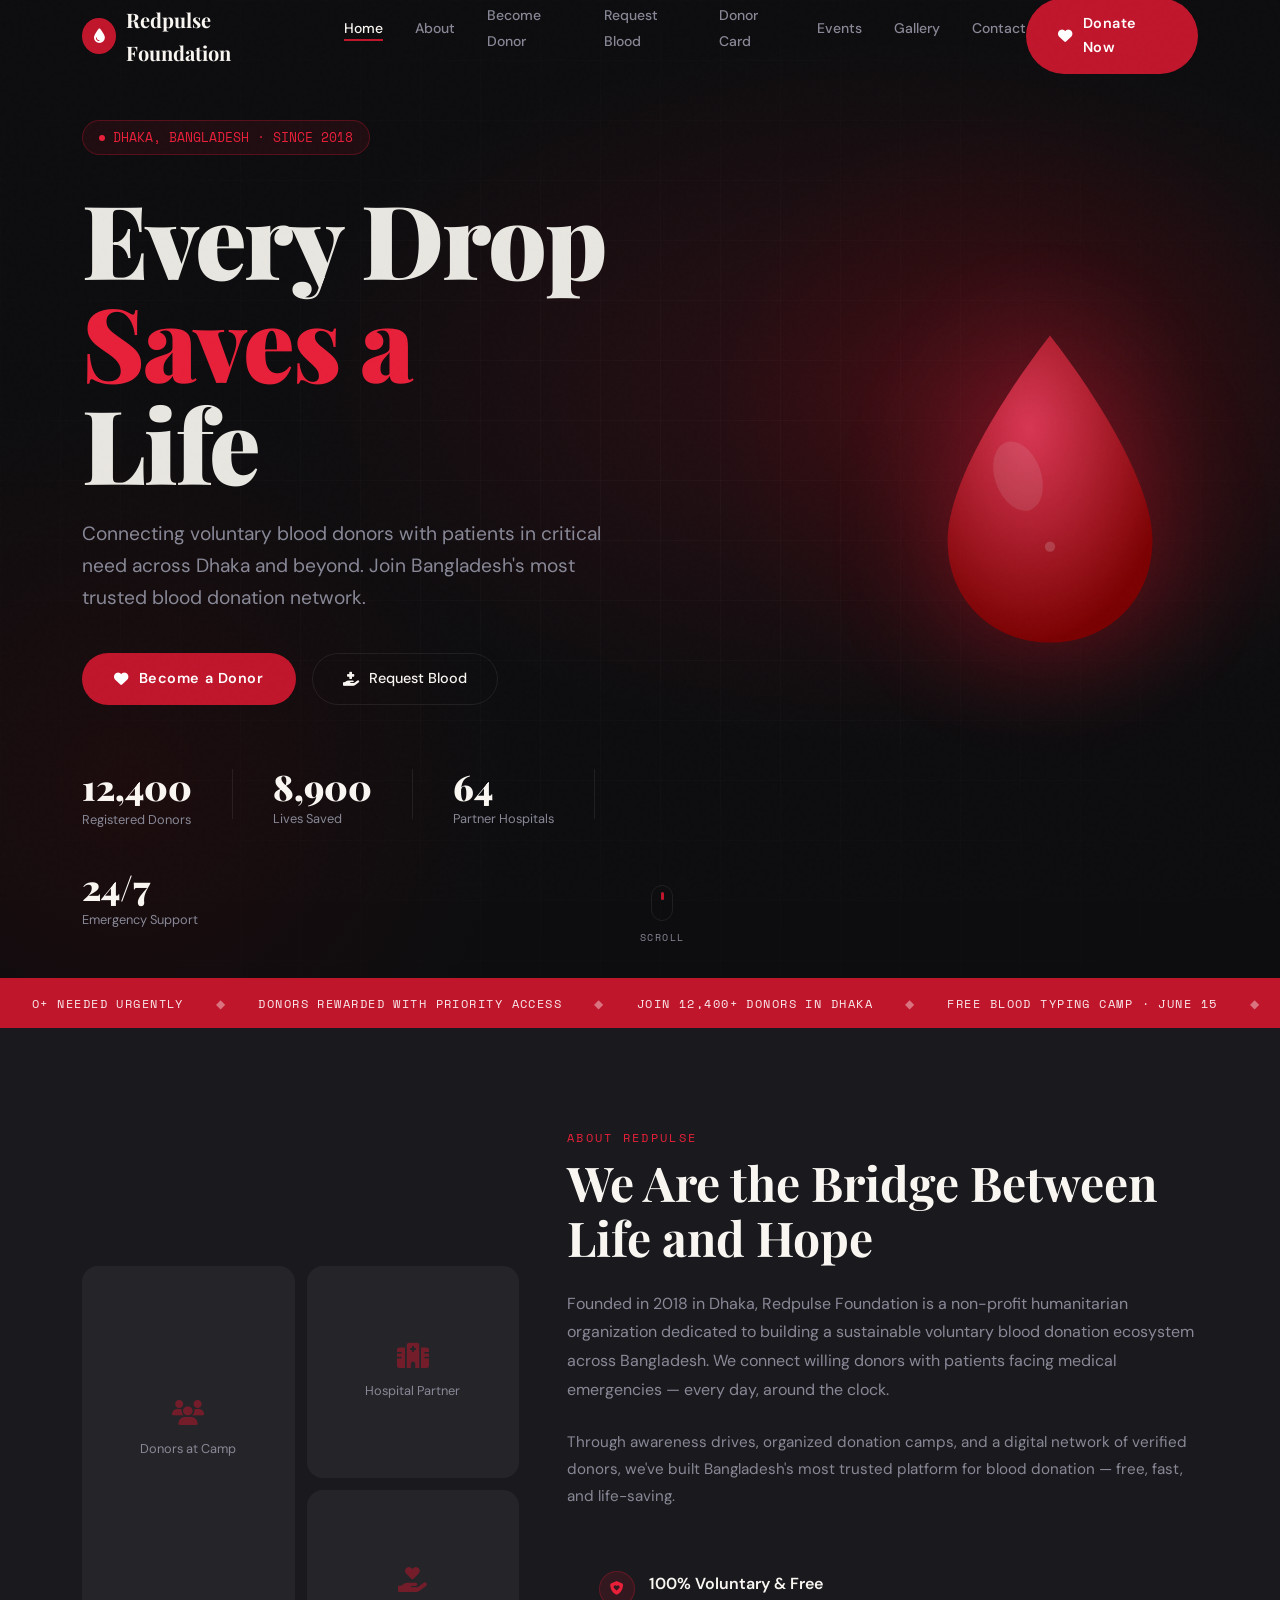
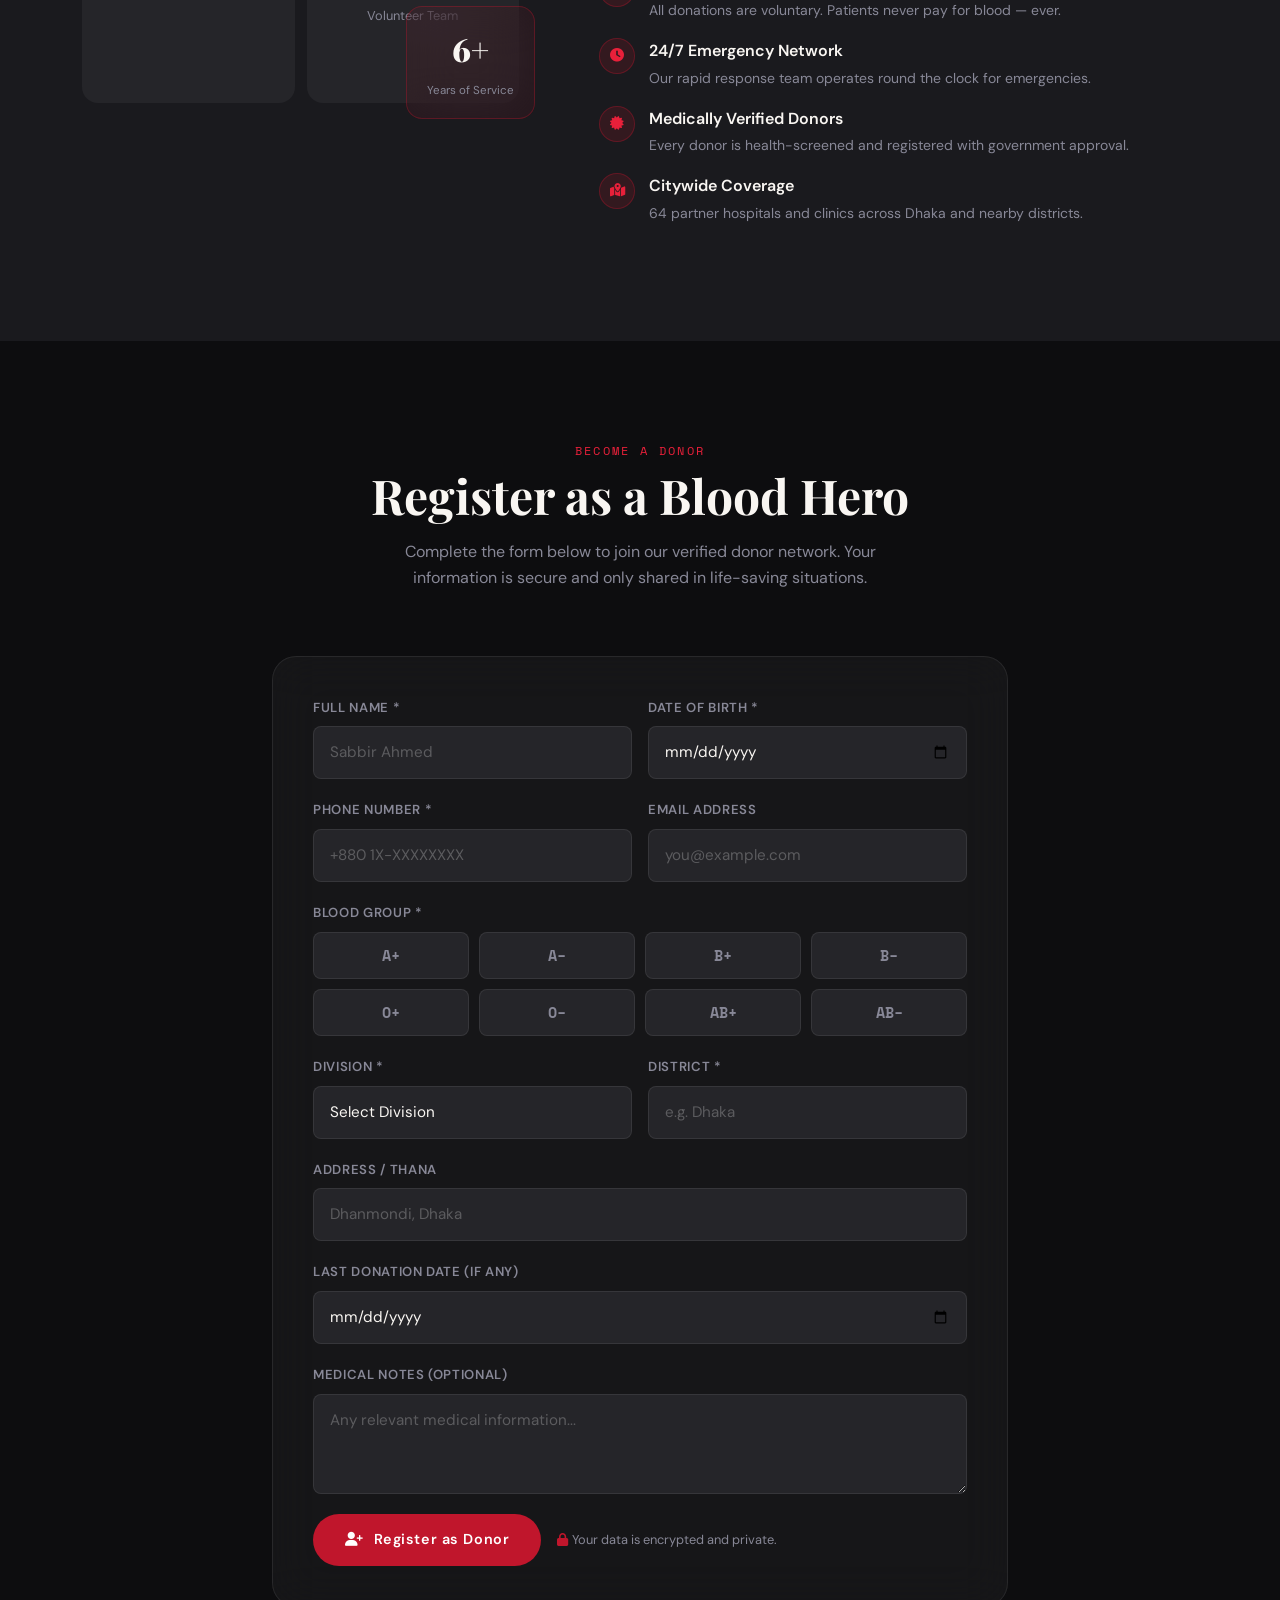
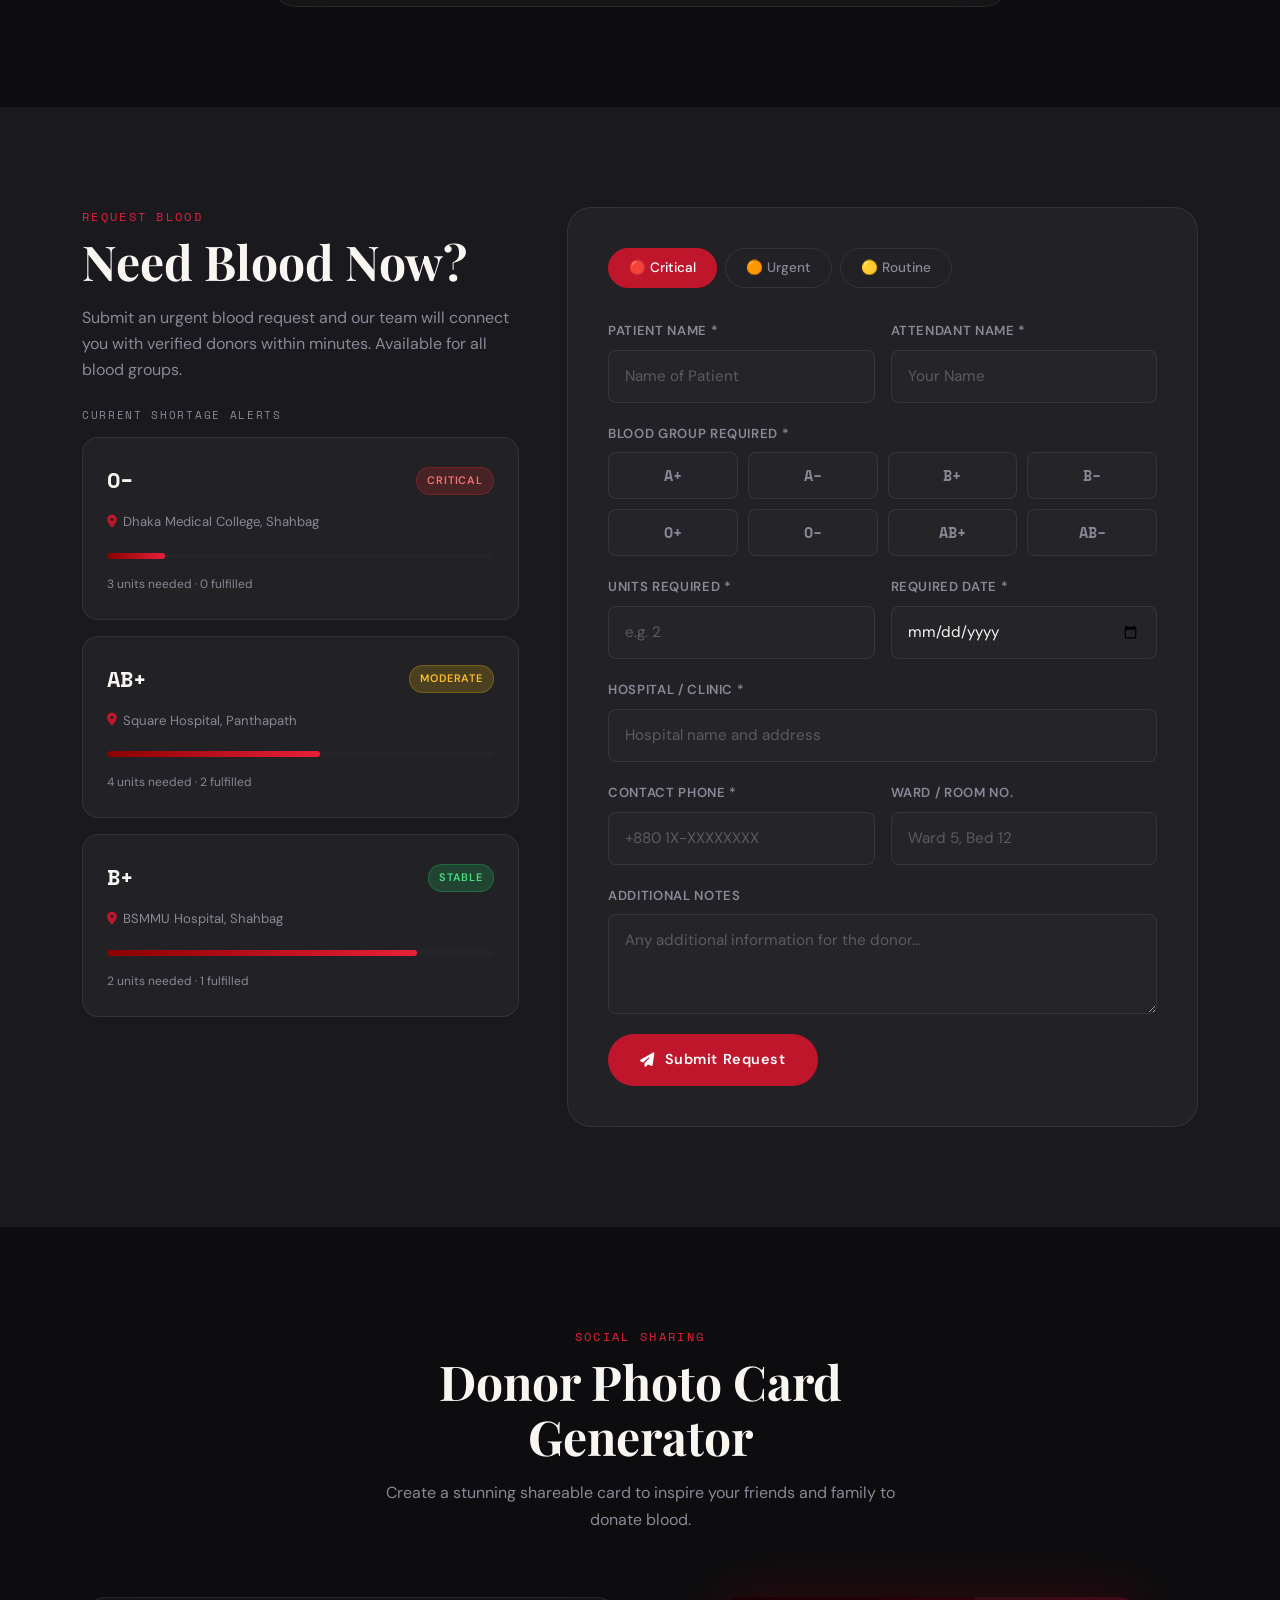
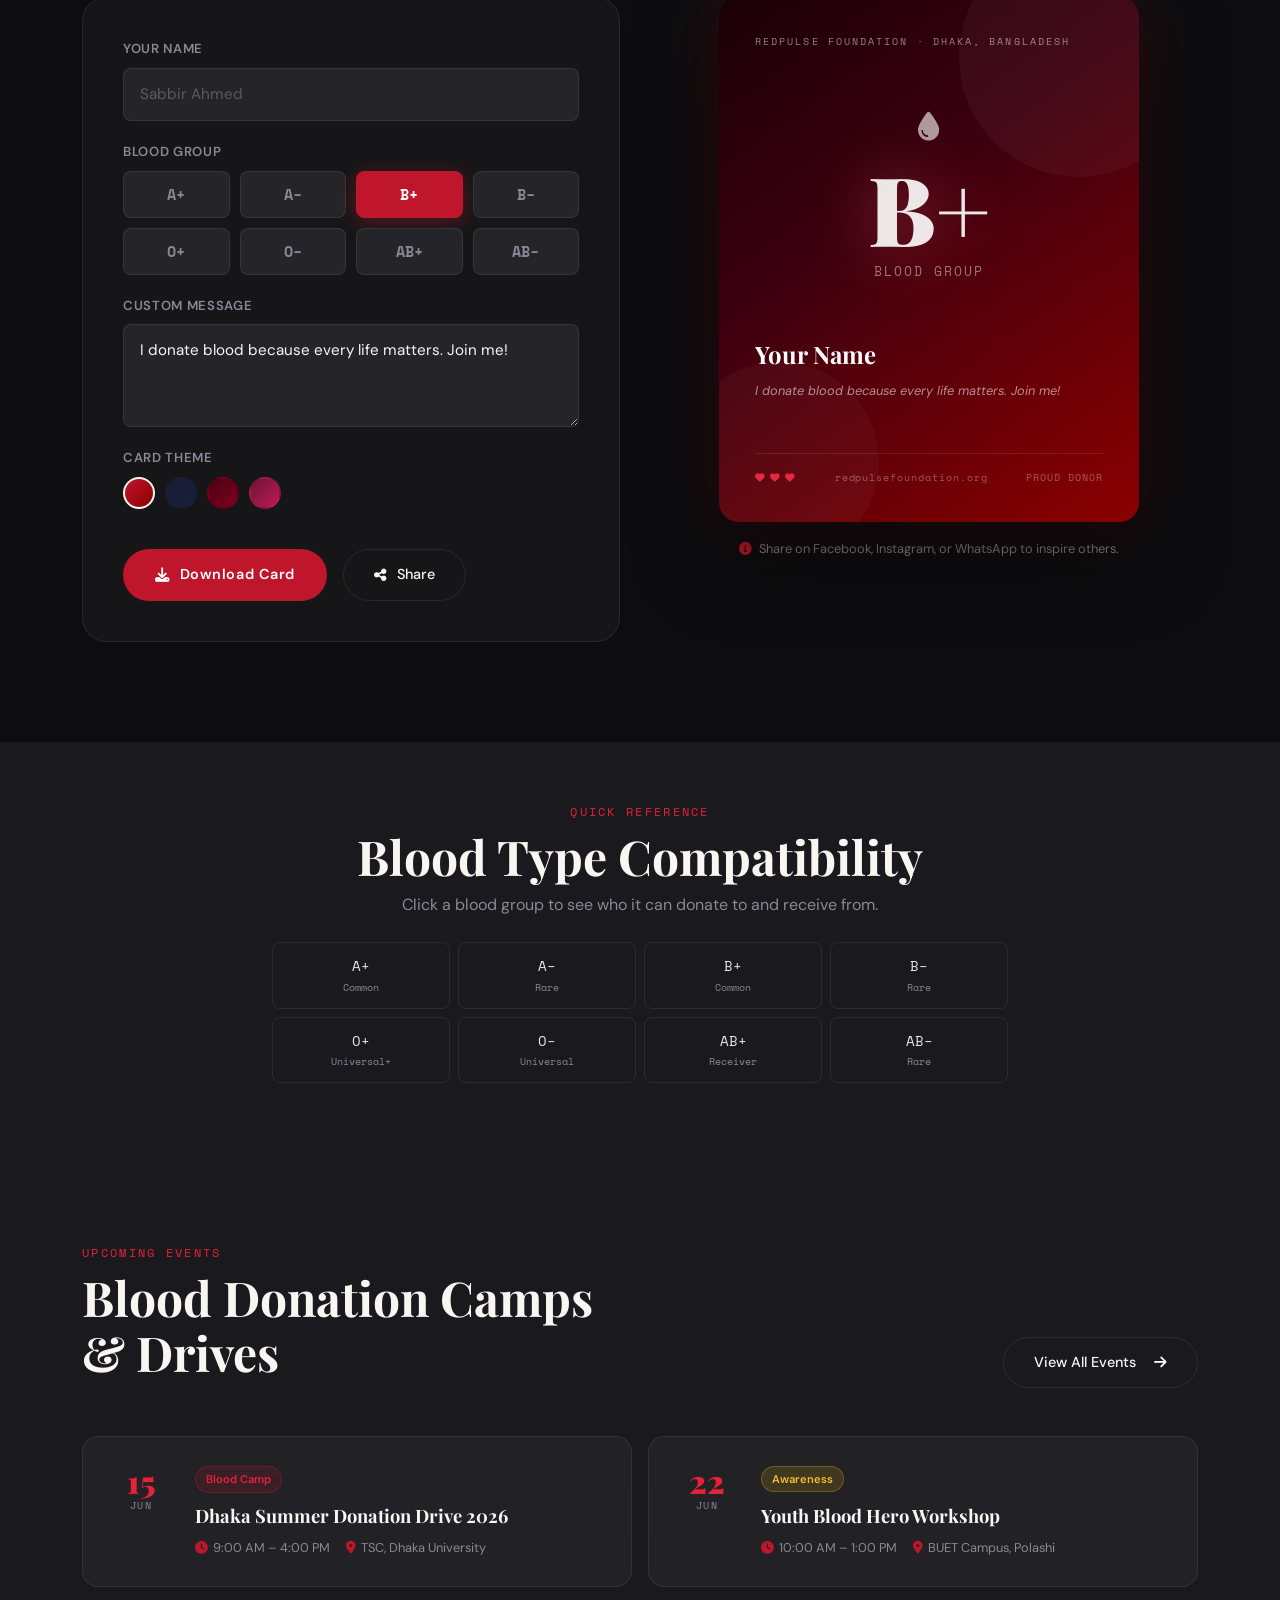
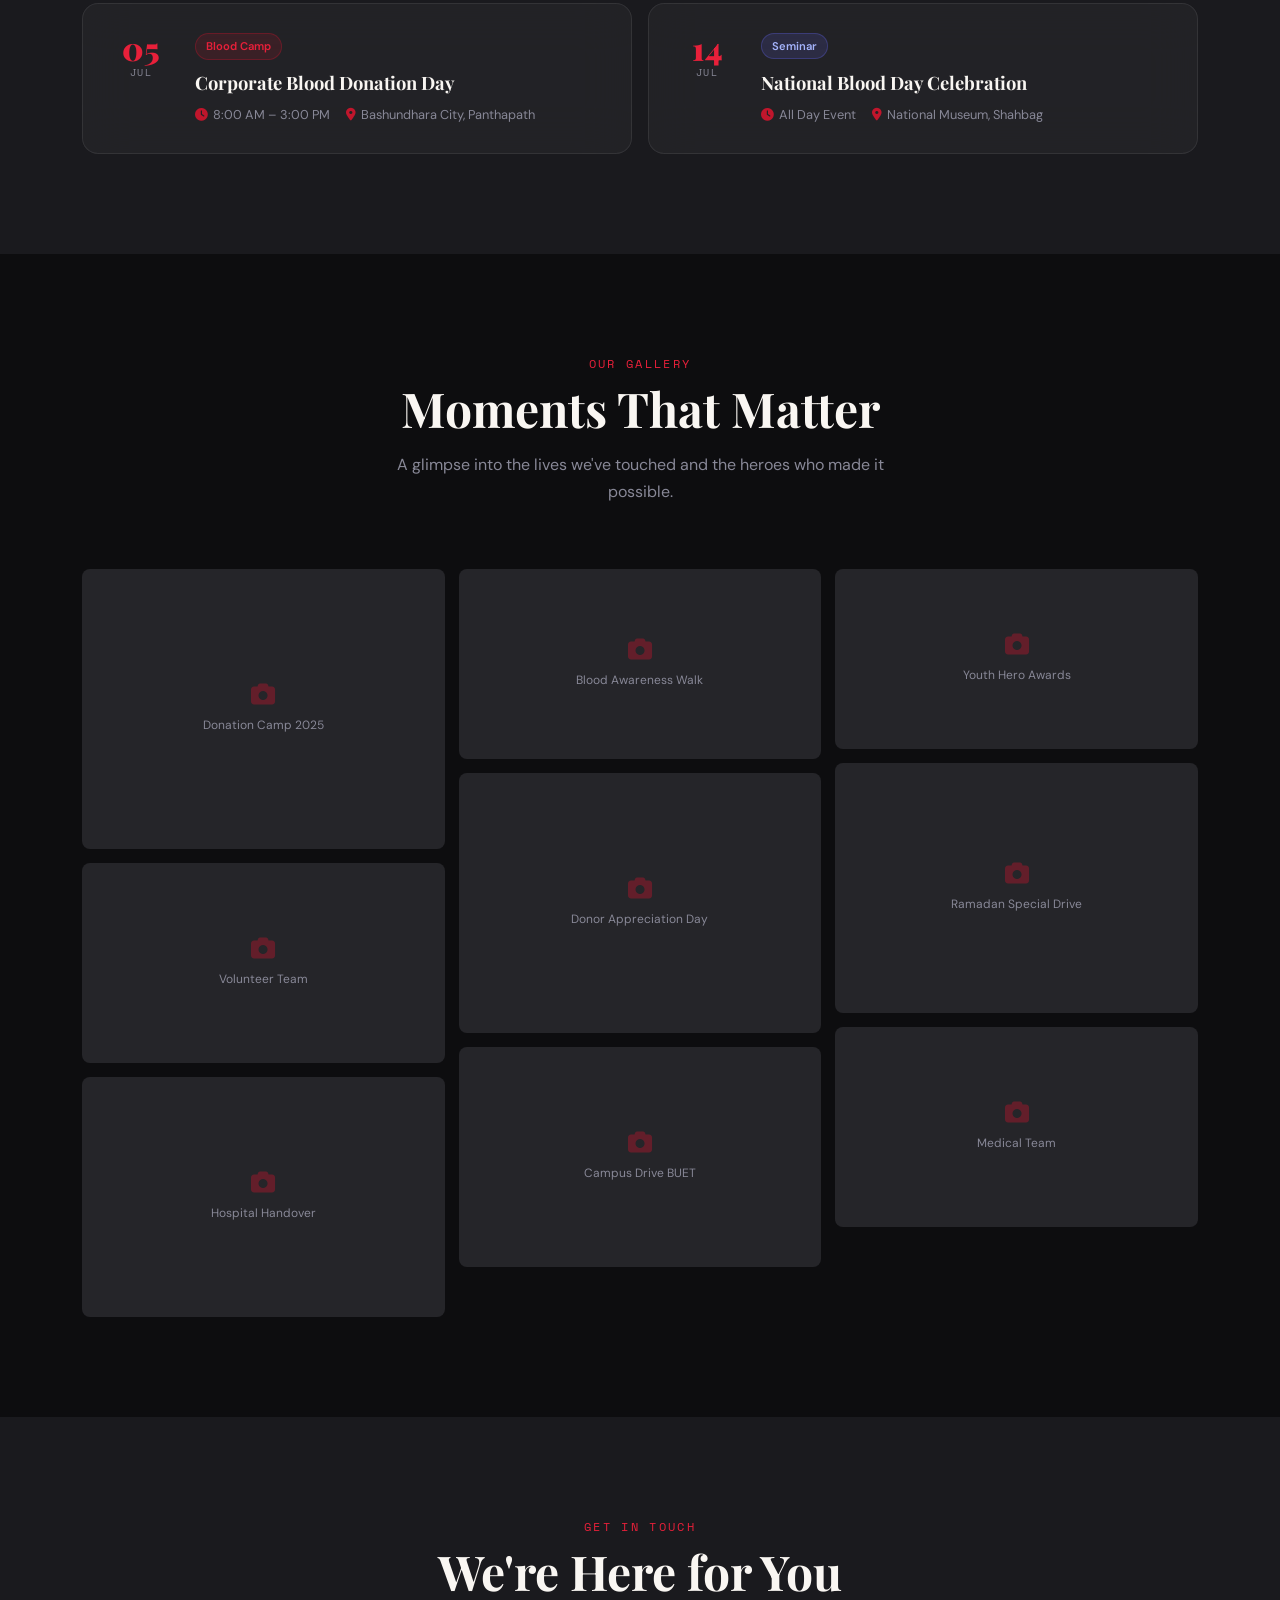
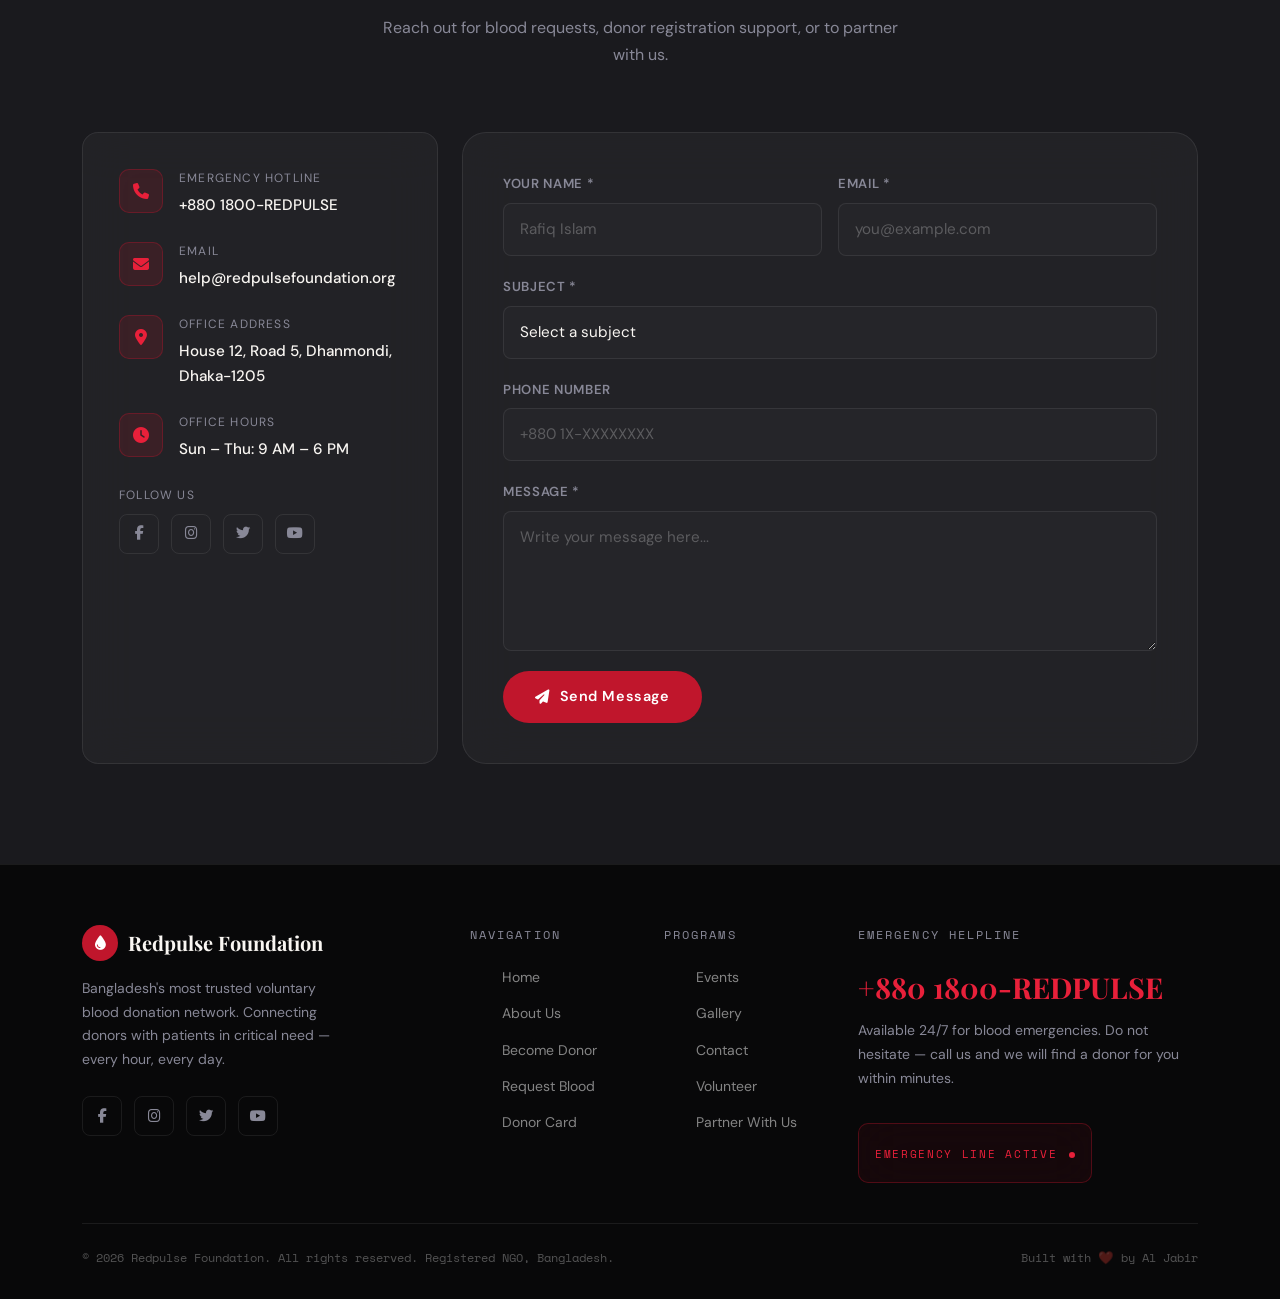
==== index.html @ a5a1d4f7 "New" ====
<!DOCTYPE html>
<html lang="en">
<head>
<meta charset="UTF-8" />
<meta name="viewport" content="width=device-width, initial-scale=1.0" />
<title>Redpulse Foundation – Dhaka's Blood Donation Network</title>
<link rel="preconnect" href="https://fonts.googleapis.com" />
<link rel="preconnect" href="https://fonts.gstatic.com" crossorigin />
<link href="https://fonts.googleapis.com/css2?family=Playfair+Display:wght@700;900&family=DM+Sans:wght@300;400;500;600&family=Space+Mono:wght@400;700&display=swap" rel="stylesheet" />
<link rel="stylesheet" href="https://cdn.jsdelivr.net/npm/bootstrap@5.3.3/dist/css/bootstrap.min.css" />
<link rel="stylesheet" href="https://cdnjs.cloudflare.com/ajax/libs/font-awesome/6.5.0/css/all.min.css" />

<link rel="stylesheet" href="style.css" />
</head>
<body>

<!-- ============================================================
     EMERGENCY TICKER
     ============================================================ -->
<!-- <div class="emergency-bar">
  <i class="fas fa-exclamation-triangle"></i>
  <span>URGENT: O− blood critically needed at Dhaka Medical College Hospital</span>
  <span style="opacity:0.5">|</span>
  <span>Hotline: <strong>+880 1800-REDPULSE</strong></span>
  <span style="opacity:0.5">|</span>
  <span>24/7 Emergency Response Active</span>
</div> -->

<!-- ============================================================
     NAVIGATION
     ============================================================ -->
<nav id="navbar">
  <div class="container d-flex align-items-center justify-content-between">
    <a href="#home" class="nav-brand">
      <div class="pulse-icon"><i class="fas fa-droplet" style="color:#fff"></i></div>
      Redpulse Foundation
    </a>

    <ul class="nav-links">
      <li><a href="#home" class="active">Home</a></li>
      <li><a href="#about">About</a></li>
      <li><a href="#donor">Become Donor</a></li>
      <li><a href="#request">Request Blood</a></li>
      <li><a href="#cardgen">Donor Card</a></li>
      <li><a href="#events">Events</a></li>
      <li><a href="#gallery">Gallery</a></li>
      <li><a href="#contact">Contact</a></li>
    </ul>

    <div class="d-flex align-items-center gap-3">
      <a href="#donor" class="btn-red d-none d-lg-inline-flex">
        <i class="fas fa-heart"></i><span>Donate Now</span>
      </a>
      <div class="hamburger" id="hamburger">
        <span></span><span></span><span></span>
      </div>
    </div>
  </div>
</nav>

<div class="mobile-menu" id="mobile-menu">
  <a href="#home" onclick="closeMenu()">Home</a>
  <a href="#about" onclick="closeMenu()">About</a>
  <a href="#donor" onclick="closeMenu()">Become a Donor</a>
  <a href="#request" onclick="closeMenu()">Request Blood</a>
  <a href="#cardgen" onclick="closeMenu()">Donor Card Generator</a>
  <a href="#events" onclick="closeMenu()">Events</a>
  <a href="#gallery" onclick="closeMenu()">Gallery</a>
  <a href="#contact" onclick="closeMenu()">Contact</a>
  <a href="#donor" class="btn-red mt-2" style="justify-content:center" onclick="closeMenu()"><i class="fas fa-heart"></i><span>Donate Now</span></a>
</div>

<!-- ============================================================
     HERO
     ============================================================ -->
<section id="home">
  <div class="hero-bg"></div>
  <div class="hero-grid-lines"></div>
  <div class="hero-orb"></div>

  <!-- SVG Blood Drop -->
  <svg class="hero-drop" viewBox="0 0 200 260" fill="none" xmlns="http://www.w3.org/2000/svg">
    <defs>
      <radialGradient id="dropGrad" cx="40%" cy="30%" r="70%">
        <stop offset="0%" stop-color="#ff4466" stop-opacity="0.9"/>
        <stop offset="100%" stop-color="#8b0000" stop-opacity="1"/>
      </radialGradient>
    </defs>
    <path d="M100 10 C100 10 20 110 20 170 C20 218 56 250 100 250 C144 250 180 218 180 170 C180 110 100 10 100 10 Z" fill="url(#dropGrad)"/>
    <ellipse cx="75" cy="120" rx="18" ry="28" fill="rgba(255,255,255,0.12)" transform="rotate(-20 75 120)"/>
    <circle cx="100" cy="175" r="4" fill="rgba(255,255,255,0.2)"/>
  </svg>

  <div class="container py-5">
    <div class="row align-items-center">
      <div class="col-lg-7">
        <div class="hero-content">
          <div class="hero-badge">
            <span class="dot"></span>
            DHAKA, BANGLADESH · SINCE 2018
          </div>

          <div class="hero-headline display-xl">
            Every Drop<br/><em>Saves a</em><br/>Life
          </div>

          <p class="hero-sub">
            Connecting voluntary blood donors with patients in critical need across Dhaka and beyond. Join Bangladesh's most trusted blood donation network.
          </p>

          <div class="hero-cta">
            <a href="#donor" class="btn-red">
              <i class="fas fa-heart"></i><span>Become a Donor</span>
            </a>
            <a href="#request" class="btn-ghost">
              <i class="fas fa-hand-holding-medical"></i><span>Request Blood</span>
            </a>
          </div>

          <div class="hero-stats">
            <div>
              <div class="hero-stat-num stat-counter" data-target="12400">0</div>
              <div class="hero-stat-label">Registered Donors</div>
            </div>
            <div class="hero-stat-divider"></div>
            <div>
              <div class="hero-stat-num stat-counter" data-target="8900">0</div>
              <div class="hero-stat-label">Lives Saved</div>
            </div>
            <div class="hero-stat-divider"></div>
            <div>
              <div class="hero-stat-num stat-counter" data-target="64">0</div>
              <div class="hero-stat-label">Partner Hospitals</div>
            </div>
            <div class="hero-stat-divider"></div>
            <div>
              <div class="hero-stat-num">24/7</div>
              <div class="hero-stat-label">Emergency Support</div>
            </div>
          </div>
        </div>
      </div>
    </div>
  </div>

  <div class="scroll-hint">
    <div class="wheel"></div>
    SCROLL
  </div>
</section>

<!-- ============================================================
     TICKER
     ============================================================ -->
<div class="ticker">
  <div class="ticker-inner" id="ticker-inner">
    <span>O+ NEEDED URGENTLY</span><span class="sep">◆</span>
    <span>DONORS REWARDED WITH PRIORITY ACCESS</span><span class="sep">◆</span>
    <span>JOIN 12,400+ DONORS IN DHAKA</span><span class="sep">◆</span>
    <span>FREE BLOOD TYPING CAMP · JUNE 15</span><span class="sep">◆</span>
    <span>AB− RARE: CRITICAL SHORTAGE</span><span class="sep">◆</span>
    <span>DONATE EVERY 3 MONTHS · STAY ELIGIBLE</span><span class="sep">◆</span>
    <span>O+ NEEDED URGENTLY</span><span class="sep">◆</span>
    <span>DONORS REWARDED WITH PRIORITY ACCESS</span><span class="sep">◆</span>
    <span>JOIN 12,400+ DONORS IN DHAKA</span><span class="sep">◆</span>
    <span>FREE BLOOD TYPING CAMP · JUNE 15</span><span class="sep">◆</span>
    <span>AB− RARE: CRITICAL SHORTAGE</span><span class="sep">◆</span>
    <span>DONATE EVERY 3 MONTHS · STAY ELIGIBLE</span><span class="sep">◆</span>
  </div>
</div>

<!-- ============================================================
     ABOUT
     ============================================================ -->
<section id="about" class="section-wrap">
  <div class="container">
    <div class="row align-items-center g-5">
      <div class="col-lg-5 reveal">
        <div class="about-img-grid">
          <div class="img-card tall">
            <div class="about-img-placeholder" style="aspect-ratio:0.65">
              <i class="fas fa-users fa-2x" style="color:var(--crimson);opacity:0.5"></i>
              <span>Donors at Camp</span>
            </div>
          </div>
          <div class="img-card">
            <div class="about-img-placeholder">
              <i class="fas fa-hospital fa-2x" style="color:var(--crimson);opacity:0.5"></i>
              <span>Hospital Partner</span>
            </div>
          </div>
          <div class="img-card">
            <div class="about-img-placeholder">
              <i class="fas fa-hand-holding-heart fa-2x" style="color:var(--crimson);opacity:0.5"></i>
              <span>Volunteer Team</span>
            </div>
          </div>
          <div class="glass-red about-badge">
            <span class="num">6+</span>
            <span style="font-size:0.72rem;color:var(--muted)">Years of Service</span>
          </div>
        </div>
      </div>

      <div class="col-lg-7 reveal" style="transition-delay:0.15s">
        <div class="section-head">
          <div class="section-label mb-2">About Redpulse</div>
          <h2 class="section-title mb-4">We Are the Bridge Between Life and Hope</h2>
          <p class="text-muted mb-4" style="font-size:1rem;line-height:1.8">
            Founded in 2018 in Dhaka, Redpulse Foundation is a non-profit humanitarian organization dedicated to building a sustainable voluntary blood donation ecosystem across Bangladesh. We connect willing donors with patients facing medical emergencies — every day, around the clock.
          </p>
          <p class="text-muted" style="font-size:0.95rem;line-height:1.8">
            Through awareness drives, organized donation camps, and a digital network of verified donors, we've built Bangladesh's most trusted platform for blood donation — free, fast, and life-saving.
          </p>
        </div>

        <ul class="mission-list">
          <li>
            <div class="icon"><i class="fas fa-shield-heart"></i></div>
            <div>
              <div style="font-weight:600;color:var(--snow);margin-bottom:2px">100% Voluntary & Free</div>
              <div class="text-muted" style="font-size:0.875rem">All donations are voluntary. Patients never pay for blood — ever.</div>
            </div>
          </li>
          <li>
            <div class="icon"><i class="fas fa-clock"></i></div>
            <div>
              <div style="font-weight:600;color:var(--snow);margin-bottom:2px">24/7 Emergency Network</div>
              <div class="text-muted" style="font-size:0.875rem">Our rapid response team operates round the clock for emergencies.</div>
            </div>
          </li>
          <li>
            <div class="icon"><i class="fas fa-certificate"></i></div>
            <div>
              <div style="font-weight:600;color:var(--snow);margin-bottom:2px">Medically Verified Donors</div>
              <div class="text-muted" style="font-size:0.875rem">Every donor is health-screened and registered with government approval.</div>
            </div>
          </li>
          <li>
            <div class="icon"><i class="fas fa-map-location-dot"></i></div>
            <div>
              <div style="font-weight:600;color:var(--snow);margin-bottom:2px">Citywide Coverage</div>
              <div class="text-muted" style="font-size:0.875rem">64 partner hospitals and clinics across Dhaka and nearby districts.</div>
            </div>
          </li>
        </ul>
      </div>
    </div>
  </div>
</section>

<!-- ============================================================
     BECOME A DONOR
     ============================================================ -->
<section id="donor" class="section-wrap">
  <div class="container">
    <div class="row justify-content-center mb-5">
      <div class="col-lg-6 text-center reveal">
        <div class="section-label mb-2">Become a Donor</div>
        <h2 class="section-title mb-3">Register as a Blood Hero</h2>
        <p class="text-muted">Complete the form below to join our verified donor network. Your information is secure and only shared in life-saving situations.</p>
      </div>
    </div>

    <div class="row justify-content-center">
      <div class="col-lg-8 reveal">
        <div class="glass form-card">
          <!-- DRF NOTE: POST /api/donors/ -->
          <form id="donor-form" data-api-endpoint="/api/donors/" method="POST">
            <div class="form-row">
              <div class="form-field">
                <label>Full Name *</label>
                <input type="text" name="full_name" placeholder="Sabbir Ahmed" required />
              </div>
              <div class="form-field">
                <label>Date of Birth *</label>
                <input type="date" name="dob" required />
              </div>
            </div>

            <div class="form-row">
              <div class="form-field">
                <label>Phone Number *</label>
                <input type="tel" name="phone" placeholder="+880 1X-XXXXXXXX" required />
              </div>
              <div class="form-field">
                <label>Email Address</label>
                <input type="email" name="email" placeholder="you@example.com" />
              </div>
            </div>

            <div class="form-field">
              <label>Blood Group *</label>
              <div class="blood-group-grid" id="blood-group-grid">
                <div class="blood-chip" data-group="A+">A+</div>
                <div class="blood-chip" data-group="A−">A−</div>
                <div class="blood-chip" data-group="B+">B+</div>
                <div class="blood-chip" data-group="B−">B−</div>
                <div class="blood-chip" data-group="O+">O+</div>
                <div class="blood-chip" data-group="O−">O−</div>
                <div class="blood-chip" data-group="AB+">AB+</div>
                <div class="blood-chip" data-group="AB−">AB−</div>
              </div>
              <input type="hidden" name="blood_group" id="selected-blood-group" />
            </div>

            <div class="form-row">
              <div class="form-field">
                <label>Division *</label>
                <select name="division" required>
                  <option value="" disabled selected>Select Division</option>
                  <option>Dhaka</option>
                  <option>Chittagong</option>
                  <option>Sylhet</option>
                  <option>Rajshahi</option>
                  <option>Khulna</option>
                  <option>Barisal</option>
                  <option>Mymensingh</option>
                  <option>Rangpur</option>
                </select>
              </div>
              <div class="form-field">
                <label>District *</label>
                <input type="text" name="district" placeholder="e.g. Dhaka" required />
              </div>
            </div>

            <div class="form-field">
              <label>Address / Thana</label>
              <input type="text" name="address" placeholder="Dhanmondi, Dhaka" />
            </div>

            <div class="form-field">
              <label>Last Donation Date (if any)</label>
              <input type="date" name="last_donation" />
            </div>

            <div class="form-field">
              <label>Medical Notes (Optional)</label>
              <textarea name="medical_notes" placeholder="Any relevant medical information..."></textarea>
            </div>

            <div class="d-flex align-items-center gap-3 flex-wrap mt-2">
              <button type="submit" class="btn-red">
                <i class="fas fa-user-plus"></i><span>Register as Donor</span>
              </button>
              <p class="text-muted mb-0" style="font-size:0.8rem"><i class="fas fa-lock me-1" style="color:var(--crimson)"></i>Your data is encrypted and private.</p>
            </div>
          </form>
        </div>
      </div>
    </div>
  </div>
</section>

<!-- ============================================================
     REQUEST BLOOD
     ============================================================ -->
<section id="request" class="section-wrap">
  <div class="container">
    <div class="row align-items-start g-5">
      <div class="col-lg-5 reveal">
        <div class="section-label mb-2">Request Blood</div>
        <h2 class="section-title mb-3">Need Blood Now?</h2>
        <p class="text-muted mb-4">Submit an urgent blood request and our team will connect you with verified donors within minutes. Available for all blood groups.</p>

        <!-- Current Needs -->
        <h6 style="font-family:var(--font-mono);font-size:0.7rem;letter-spacing:0.15em;text-transform:uppercase;color:var(--muted);margin-bottom:16px">Current Shortage Alerts</h6>

        <div class="d-flex flex-column gap-3">
          <div class="glass blood-need-card">
            <div class="blood-need-header">
              <div class="blood-type-badge">O−</div>
              <div class="urgency-pill critical">Critical</div>
            </div>
            <div class="blood-need-location"><i class="fas fa-location-dot"></i>Dhaka Medical College, Shahbag</div>
            <div class="goal-bar"><div class="goal-fill" data-width="15"></div></div>
            <div style="font-size:0.75rem;color:var(--muted);margin-top:4px">3 units needed · 0 fulfilled</div>
          </div>

          <div class="glass blood-need-card">
            <div class="blood-need-header">
              <div class="blood-type-badge">AB+</div>
              <div class="urgency-pill moderate">Moderate</div>
            </div>
            <div class="blood-need-location"><i class="fas fa-location-dot"></i>Square Hospital, Panthapath</div>
            <div class="goal-bar"><div class="goal-fill" data-width="55"></div></div>
            <div style="font-size:0.75rem;color:var(--muted);margin-top:4px">4 units needed · 2 fulfilled</div>
          </div>

          <div class="glass blood-need-card">
            <div class="blood-need-header">
              <div class="blood-type-badge">B+</div>
              <div class="urgency-pill stable">Stable</div>
            </div>
            <div class="blood-need-location"><i class="fas fa-location-dot"></i>BSMMU Hospital, Shahbag</div>
            <div class="goal-bar"><div class="goal-fill" data-width="80"></div></div>
            <div style="font-size:0.75rem;color:var(--muted);margin-top:4px">2 units needed · 1 fulfilled</div>
          </div>
        </div>
      </div>

      <div class="col-lg-7 reveal" style="transition-delay:0.15s">
        <div class="glass form-card">
          <!-- DRF NOTE: POST /api/blood-requests/ -->
          <form id="request-form" data-api-endpoint="/api/blood-requests/" method="POST">
            <div class="urgency-tabs">
              <button type="button" class="urgency-tab active-tab" data-urgency="critical">🔴 Critical</button>
              <button type="button" class="urgency-tab" data-urgency="urgent">🟠 Urgent</button>
              <button type="button" class="urgency-tab" data-urgency="routine">🟡 Routine</button>
            </div>
            <input type="hidden" name="urgency" id="urgency-value" value="critical" />

            <div class="form-row">
              <div class="form-field">
                <label>Patient Name *</label>
                <input type="text" name="patient_name" placeholder="Name of Patient" required />
              </div>
              <div class="form-field">
                <label>Attendant Name *</label>
                <input type="text" name="attendant_name" placeholder="Your Name" required />
              </div>
            </div>

            <div class="form-field">
              <label>Blood Group Required *</label>
              <div class="blood-group-grid" id="req-blood-group-grid">
                <div class="blood-chip" data-group="A+">A+</div>
                <div class="blood-chip" data-group="A−">A−</div>
                <div class="blood-chip" data-group="B+">B+</div>
                <div class="blood-chip" data-group="B−">B−</div>
                <div class="blood-chip" data-group="O+">O+</div>
                <div class="blood-chip" data-group="O−">O−</div>
                <div class="blood-chip" data-group="AB+">AB+</div>
                <div class="blood-chip" data-group="AB−">AB−</div>
              </div>
              <input type="hidden" name="blood_group" id="req-selected-blood-group" />
            </div>

            <div class="form-row">
              <div class="form-field">
                <label>Units Required *</label>
                <input type="number" name="units" placeholder="e.g. 2" min="1" max="20" required />
              </div>
              <div class="form-field">
                <label>Required Date *</label>
                <input type="date" name="required_date" required />
              </div>
            </div>

            <div class="form-field">
              <label>Hospital / Clinic *</label>
              <input type="text" name="hospital" placeholder="Hospital name and address" required />
            </div>

            <div class="form-row">
              <div class="form-field">
                <label>Contact Phone *</label>
                <input type="tel" name="contact_phone" placeholder="+880 1X-XXXXXXXX" required />
              </div>
              <div class="form-field">
                <label>Ward / Room No.</label>
                <input type="text" name="ward_room" placeholder="Ward 5, Bed 12" />
              </div>
            </div>

            <div class="form-field">
              <label>Additional Notes</label>
              <textarea name="notes" placeholder="Any additional information for the donor..."></textarea>
            </div>

            <button type="submit" class="btn-red">
              <i class="fas fa-paper-plane"></i><span>Submit Request</span>
            </button>
          </form>
        </div>
      </div>
    </div>
  </div>
</section>

<!-- ============================================================
     DONOR CARD GENERATOR
     ============================================================ -->
<section id="cardgen" class="section-wrap">
  <div class="container">
    <div class="row justify-content-center mb-5">
      <div class="col-lg-6 text-center reveal">
        <div class="section-label mb-2">Social Sharing</div>
        <h2 class="section-title mb-3">Donor Photo Card Generator</h2>
        <p class="text-muted">Create a stunning shareable card to inspire your friends and family to donate blood.</p>
      </div>
    </div>

    <div class="generator-layout reveal">
      <!-- Controls -->
      <div>
        <div class="glass form-card">
          <div class="form-field">
            <label>Your Name</label>
            <input type="text" id="card-name" placeholder="Sabbir Ahmed" oninput="updateCard()" />
          </div>

          <div class="form-field">
            <label>Blood Group</label>
            <div class="blood-group-grid" id="card-blood-grid">
              <div class="blood-chip" data-group="A+">A+</div>
              <div class="blood-chip" data-group="A−">A−</div>
              <div class="blood-chip selected" data-group="B+">B+</div>
              <div class="blood-chip" data-group="B−">B−</div>
              <div class="blood-chip" data-group="O+">O+</div>
              <div class="blood-chip" data-group="O−">O−</div>
              <div class="blood-chip" data-group="AB+">AB+</div>
              <div class="blood-chip" data-group="AB−">AB−</div>
            </div>
          </div>

          <div class="form-field">
            <label>Custom Message</label>
            <textarea id="card-message" rows="3" placeholder="I donate blood because every life matters. Join me!" oninput="updateCard()">I donate blood because every life matters. Join me!</textarea>
          </div>

          <div class="form-field">
            <label>Card Theme</label>
            <div class="template-selector">
              <div class="template-dot active" data-theme="crimson" style="background:linear-gradient(135deg,#C0162C,#8b0000)" title="Crimson"></div>
              <div class="template-dot" data-theme="midnight" style="background:linear-gradient(135deg,#1a1a2e,#16213e)" title="Midnight"></div>
              <div class="template-dot" data-theme="maroon" style="background:linear-gradient(135deg,#4a0010,#800020)" title="Maroon"></div>
              <div class="template-dot" data-theme="rose" style="background:linear-gradient(135deg,#6b1530,#c2185b)" title="Rose"></div>
            </div>
          </div>

          <div class="d-flex gap-3 flex-wrap mt-2">
            <button class="btn-red" onclick="downloadCard()">
              <i class="fas fa-download"></i><span>Download Card</span>
            </button>
            <button class="btn-ghost" onclick="shareCard()">
              <i class="fas fa-share-nodes"></i><span>Share</span>
            </button>
          </div>
        </div>
      </div>

      <!-- Preview -->
      <div>
        <div id="donor-card-preview">
          <div class="card-preview-inner" id="card-inner">
            <div class="card-org">REDPULSE FOUNDATION · DHAKA, BANGLADESH</div>

            <div class="card-blood-display">
              <div class="card-drop-icon"><i class="fas fa-droplet"></i></div>
              <div class="card-blood-group" id="preview-blood-group">B+</div>
              <div style="font-size:0.8rem;color:rgba(255,255,255,0.45);font-family:var(--font-mono);letter-spacing:0.15em;text-transform:uppercase;margin-top:6px">Blood Group</div>
            </div>

            <div>
              <div class="card-donor-name" id="preview-name">Your Name</div>
              <div class="card-message" id="preview-message">I donate blood because every life matters. Join me!</div>
            </div>

            <div class="card-footer-bar">
              <div class="card-heart-row">
                <i class="fas fa-heart"></i>
                <i class="fas fa-heart"></i>
                <i class="fas fa-heart"></i>
              </div>
              <span>redpulsefoundation.org</span>
              <span>PROUD DONOR</span>
            </div>
          </div>
        </div>

        <p class="text-muted text-center mt-3" style="font-size:0.8rem">
          <i class="fas fa-info-circle me-1" style="color:var(--crimson)"></i>
          Share on Facebook, Instagram, or WhatsApp to inspire others.
        </p>
      </div>
    </div>
  </div>
</section>

<!-- ============================================================
     BLOOD COMPATIBILITY WIDGET
     ============================================================ -->
<div class="section-wrap" style="padding:60px 0;background:var(--ink-mid)">
  <div class="container">
    <div class="row justify-content-center">
      <div class="col-lg-8 text-center reveal">
        <div class="section-label mb-2">Quick Reference</div>
        <h3 class="section-title mb-2">Blood Type Compatibility</h3>
        <p class="text-muted mb-4">Click a blood group to see who it can donate to and receive from.</p>

        <div class="compat-grid" id="compat-grid">
          <div class="compat-cell" data-can-give="A+,AB+" data-can-receive="A+,A−,O+,O−">
            A+<span class="label-sm">Common</span>
          </div>
          <div class="compat-cell" data-can-give="A+,A−,AB+,AB−" data-can-receive="A−,O−">
            A−<span class="label-sm">Rare</span>
          </div>
          <div class="compat-cell" data-can-give="B+,AB+" data-can-receive="B+,B−,O+,O−">
            B+<span class="label-sm">Common</span>
          </div>
          <div class="compat-cell" data-can-give="B+,B−,AB+,AB−" data-can-receive="B−,O−">
            B−<span class="label-sm">Rare</span>
          </div>
          <div class="compat-cell" data-can-give="A+,B+,O+,AB+" data-can-receive="O+,O−">
            O+<span class="label-sm">Universal+</span>
          </div>
          <div class="compat-cell" data-can-give="All" data-can-receive="O−">
            O−<span class="label-sm">Universal</span>
          </div>
          <div class="compat-cell" data-can-give="AB+" data-can-receive="All">
            AB+<span class="label-sm">Receiver</span>
          </div>
          <div class="compat-cell" data-can-give="AB+,AB−" data-can-receive="AB−,A−,B−,O−">
            AB−<span class="label-sm">Rare</span>
          </div>
        </div>

        <div id="compat-info" class="glass mt-4 p-4 text-start" style="display:none">
          <div class="d-flex gap-4 flex-wrap">
            <div>
              <div class="section-label mb-1">Can Donate To</div>
              <div id="can-give" style="color:var(--snow);font-family:var(--font-mono)"></div>
            </div>
            <div style="width:1px;background:var(--border)"></div>
            <div>
              <div class="section-label mb-1">Can Receive From</div>
              <div id="can-receive" style="color:var(--snow);font-family:var(--font-mono)"></div>
            </div>
          </div>
        </div>
      </div>
    </div>
  </div>
</div>

<!-- ============================================================
     EVENTS
     ============================================================ -->
<section id="events" class="section-wrap">
  <div class="container">
    <div class="row justify-content-between align-items-end mb-5">
      <div class="col-lg-6 reveal">
        <div class="section-label mb-2">Upcoming Events</div>
        <h2 class="section-title">Blood Donation Camps &amp; Drives</h2>
      </div>
      <div class="col-auto reveal">
        <!-- DRF NOTE: GET /api/events/ -->
        <a href="#" class="btn-ghost"><span>View All Events</span><i class="fas fa-arrow-right ms-2"></i></a>
      </div>
    </div>

    <div class="row g-3">
      <div class="col-lg-6 reveal">
        <div class="glass event-card">
          <div class="event-date-box">
            <div class="day">15</div>
            <div class="mon">JUN</div>
          </div>
          <div class="flex-grow-1">
            <div class="event-tag">Blood Camp</div>
            <div class="event-title">Dhaka Summer Donation Drive 2026</div>
            <div class="event-meta">
              <span><i class="fas fa-clock"></i>9:00 AM – 4:00 PM</span>
              <span><i class="fas fa-location-dot"></i>TSC, Dhaka University</span>
            </div>
          </div>
        </div>
      </div>

      <div class="col-lg-6 reveal" style="transition-delay:0.1s">
        <div class="glass event-card">
          <div class="event-date-box">
            <div class="day">22</div>
            <div class="mon">JUN</div>
          </div>
          <div class="flex-grow-1">
            <div class="event-tag" style="background:rgba(234,179,8,0.15);color:#fbbf24;border-color:rgba(234,179,8,0.3)">Awareness</div>
            <div class="event-title">Youth Blood Hero Workshop</div>
            <div class="event-meta">
              <span><i class="fas fa-clock"></i>10:00 AM – 1:00 PM</span>
              <span><i class="fas fa-location-dot"></i>BUET Campus, Polashi</span>
            </div>
          </div>
        </div>
      </div>

      <div class="col-lg-6 reveal" style="transition-delay:0.2s">
        <div class="glass event-card">
          <div class="event-date-box">
            <div class="day">05</div>
            <div class="mon">JUL</div>
          </div>
          <div class="flex-grow-1">
            <div class="event-tag">Blood Camp</div>
            <div class="event-title">Corporate Blood Donation Day</div>
            <div class="event-meta">
              <span><i class="fas fa-clock"></i>8:00 AM – 3:00 PM</span>
              <span><i class="fas fa-location-dot"></i>Bashundhara City, Panthapath</span>
            </div>
          </div>
        </div>
      </div>

      <div class="col-lg-6 reveal" style="transition-delay:0.3s">
        <div class="glass event-card">
          <div class="event-date-box">
            <div class="day">14</div>
            <div class="mon">JUL</div>
          </div>
          <div class="flex-grow-1">
            <div class="event-tag" style="background:rgba(99,102,241,0.15);color:#a5b4fc;border-color:rgba(99,102,241,0.3)">Seminar</div>
            <div class="event-title">National Blood Day Celebration</div>
            <div class="event-meta">
              <span><i class="fas fa-clock"></i>All Day Event</span>
              <span><i class="fas fa-location-dot"></i>National Museum, Shahbag</span>
            </div>
          </div>
        </div>
      </div>
    </div>
  </div>
</section>

<!-- ============================================================
     GALLERY
     ============================================================ -->
<section id="gallery" class="section-wrap">
  <div class="container">
    <div class="row justify-content-center mb-5">
      <div class="col-lg-6 text-center reveal">
        <div class="section-label mb-2">Our Gallery</div>
        <h2 class="section-title mb-3">Moments That Matter</h2>
        <p class="text-muted">A glimpse into the lives we've touched and the heroes who made it possible.</p>
      </div>
    </div>

    <!-- DRF NOTE: GET /api/gallery/ -->
    <div class="gallery-masonry reveal">
      <div class="gallery-item">
        <div class="gallery-placeholder" style="height:280px">
          <i class="fas fa-camera fa-2x" style="color:var(--crimson);opacity:0.4"></i>
          <span>Donation Camp 2025</span>
        </div>
        <div class="overlay"><i class="fas fa-expand"></i></div>
      </div>
      <div class="gallery-item">
        <div class="gallery-placeholder" style="height:200px">
          <i class="fas fa-camera fa-2x" style="color:var(--crimson);opacity:0.4"></i>
          <span>Volunteer Team</span>
        </div>
        <div class="overlay"><i class="fas fa-expand"></i></div>
      </div>
      <div class="gallery-item">
        <div class="gallery-placeholder" style="height:240px">
          <i class="fas fa-camera fa-2x" style="color:var(--crimson);opacity:0.4"></i>
          <span>Hospital Handover</span>
        </div>
        <div class="overlay"><i class="fas fa-expand"></i></div>
      </div>
      <div class="gallery-item">
        <div class="gallery-placeholder" style="height:190px">
          <i class="fas fa-camera fa-2x" style="color:var(--crimson);opacity:0.4"></i>
          <span>Blood Awareness Walk</span>
        </div>
        <div class="overlay"><i class="fas fa-expand"></i></div>
      </div>
      <div class="gallery-item">
        <div class="gallery-placeholder" style="height:260px">
          <i class="fas fa-camera fa-2x" style="color:var(--crimson);opacity:0.4"></i>
          <span>Donor Appreciation Day</span>
        </div>
        <div class="overlay"><i class="fas fa-expand"></i></div>
      </div>
      <div class="gallery-item">
        <div class="gallery-placeholder" style="height:220px">
          <i class="fas fa-camera fa-2x" style="color:var(--crimson);opacity:0.4"></i>
          <span>Campus Drive BUET</span>
        </div>
        <div class="overlay"><i class="fas fa-expand"></i></div>
      </div>
      <div class="gallery-item">
        <div class="gallery-placeholder" style="height:180px">
          <i class="fas fa-camera fa-2x" style="color:var(--crimson);opacity:0.4"></i>
          <span>Youth Hero Awards</span>
        </div>
        <div class="overlay"><i class="fas fa-expand"></i></div>
      </div>
      <div class="gallery-item">
        <div class="gallery-placeholder" style="height:250px">
          <i class="fas fa-camera fa-2x" style="color:var(--crimson);opacity:0.4"></i>
          <span>Ramadan Special Drive</span>
        </div>
        <div class="overlay"><i class="fas fa-expand"></i></div>
      </div>
      <div class="gallery-item">
        <div class="gallery-placeholder" style="height:200px">
          <i class="fas fa-camera fa-2x" style="color:var(--crimson);opacity:0.4"></i>
          <span>Medical Team</span>
        </div>
        <div class="overlay"><i class="fas fa-expand"></i></div>
      </div>
    </div>
  </div>
</section>

<!-- ============================================================
     CONTACT
     ============================================================ -->
<section id="contact" class="section-wrap">
  <div class="container">
    <div class="row justify-content-center mb-5">
      <div class="col-lg-6 text-center reveal">
        <div class="section-label mb-2">Get in Touch</div>
        <h2 class="section-title mb-3">We're Here for You</h2>
        <p class="text-muted">Reach out for blood requests, donor registration support, or to partner with us.</p>
      </div>
    </div>

    <div class="row g-4">
      <div class="col-lg-4 reveal">
        <div class="glass contact-info-card">
          <div class="contact-item">
            <div class="contact-icon"><i class="fas fa-phone"></i></div>
            <div>
              <div class="contact-label">Emergency Hotline</div>
              <div class="contact-value">+880 1800-REDPULSE</div>
            </div>
          </div>

          <div class="contact-item">
            <div class="contact-icon"><i class="fas fa-envelope"></i></div>
            <div>
              <div class="contact-label">Email</div>
              <div class="contact-value">help@redpulsefoundation.org</div>
            </div>
          </div>

          <div class="contact-item">
            <div class="contact-icon"><i class="fas fa-location-dot"></i></div>
            <div>
              <div class="contact-label">Office Address</div>
              <div class="contact-value">House 12, Road 5, Dhanmondi, Dhaka-1205</div>
            </div>
          </div>

          <div class="contact-item">
            <div class="contact-icon"><i class="fas fa-clock"></i></div>
            <div>
              <div class="contact-label">Office Hours</div>
              <div class="contact-value">Sun – Thu: 9 AM – 6 PM</div>
            </div>
          </div>

          <div>
            <div class="contact-label mb-2">Follow Us</div>
            <div class="social-links">
              <a href="#" class="social-link"><i class="fab fa-facebook-f"></i></a>
              <a href="#" class="social-link"><i class="fab fa-instagram"></i></a>
              <a href="#" class="social-link"><i class="fab fa-twitter"></i></a>
              <a href="#" class="social-link"><i class="fab fa-youtube"></i></a>
            </div>
          </div>
        </div>
      </div>

      <div class="col-lg-8 reveal" style="transition-delay:0.15s">
        <div class="glass form-card">
          <!-- DRF NOTE: POST /api/contact/ -->
          <form id="contact-form" data-api-endpoint="/api/contact/" method="POST">
            <div class="form-row">
              <div class="form-field">
                <label>Your Name *</label>
                <input type="text" name="name" placeholder="Rafiq Islam" required />
              </div>
              <div class="form-field">
                <label>Email *</label>
                <input type="email" name="email" placeholder="you@example.com" required />
              </div>
            </div>

            <div class="form-field">
              <label>Subject *</label>
              <select name="subject" required>
                <option value="" disabled selected>Select a subject</option>
                <option value="blood_request">Emergency Blood Request</option>
                <option value="donor_support">Donor Registration Support</option>
                <option value="partnership">Hospital / Organization Partnership</option>
                <option value="volunteer">Volunteer Inquiry</option>
                <option value="media">Media & Press</option>
                <option value="other">Other</option>
              </select>
            </div>

            <div class="form-field">
              <label>Phone Number</label>
              <input type="tel" name="phone" placeholder="+880 1X-XXXXXXXX" />
            </div>

            <div class="form-field">
              <label>Message *</label>
              <textarea name="message" placeholder="Write your message here..." style="min-height:140px" required></textarea>
            </div>

            <button type="submit" class="btn-red">
              <i class="fas fa-paper-plane"></i><span>Send Message</span>
            </button>
          </form>
        </div>
      </div>
    </div>
  </div>
</section>

<!-- ============================================================
     FOOTER
     ============================================================ -->
<footer>
  <div class="container">
    <div class="row g-5">
      <div class="col-lg-4">
        <div class="nav-brand mb-3">
          <div class="pulse-icon"><i class="fas fa-droplet" style="color:#fff"></i></div>
          Redpulse Foundation
        </div>
        <p class="footer-desc">Bangladesh's most trusted voluntary blood donation network. Connecting donors with patients in critical need — every hour, every day.</p>
        <div class="social-links mt-4">
          <a href="#" class="social-link"><i class="fab fa-facebook-f"></i></a>
          <a href="#" class="social-link"><i class="fab fa-instagram"></i></a>
          <a href="#" class="social-link"><i class="fab fa-twitter"></i></a>
          <a href="#" class="social-link"><i class="fab fa-youtube"></i></a>
        </div>
      </div>

      <div class="col-6 col-lg-2">
        <div class="footer-heading">Navigation</div>
        <ul class="footer-links">
          <li><a href="#home">Home</a></li>
          <li><a href="#about">About Us</a></li>
          <li><a href="#donor">Become Donor</a></li>
          <li><a href="#request">Request Blood</a></li>
          <li><a href="#cardgen">Donor Card</a></li>
        </ul>
      </div>

      <div class="col-6 col-lg-2">
        <div class="footer-heading">Programs</div>
        <ul class="footer-links">
          <li><a href="#events">Events</a></li>
          <li><a href="#gallery">Gallery</a></li>
          <li><a href="#contact">Contact</a></li>
          <li><a href="#">Volunteer</a></li>
          <li><a href="#">Partner With Us</a></li>
        </ul>
      </div>

      <div class="col-lg-4">
        <div class="footer-heading">Emergency Helpline</div>
        <div style="font-family:var(--font-display);font-size:1.8rem;font-weight:700;color:var(--crimson-glow);margin-bottom:8px">
          +880 1800-REDPULSE
        </div>
        <p style="font-size:0.875rem;color:var(--muted);line-height:1.7">Available 24/7 for blood emergencies. Do not hesitate — call us and we will find a donor for you within minutes.</p>
        <div class="glass-red mt-3 p-3" style="display:inline-block;border-radius:10px">
          <span style="font-family:var(--font-mono);font-size:0.7rem;letter-spacing:0.15em;color:var(--crimson-glow)">EMERGENCY LINE ACTIVE</span>
          <span class="dot ms-2" style="display:inline-block;width:6px;height:6px;background:var(--crimson-glow);border-radius:50%;animation:blink 1.4s infinite"></span>
        </div>
      </div>
    </div>

    <div class="footer-bottom flex-wrap gap-3">
      <span>© 2026 Redpulse Foundation. All rights reserved. Registered NGO, Bangladesh.</span>
      <!-- <div class="d-flex gap-4">
        <a href="#" style="color:rgba(255,255,255,0.3)">Privacy Policy</a>
        <a href="#" style="color:rgba(255,255,255,0.3)">Terms of Service</a>
        <a href="#" style="color:rgba(255,255,255,0.3)">DRF API Docs</a>
      </div> -->
       <p style="margin:0; font-size:0.78rem;"
         >Built with ❤️ by Al Jabir</p>
    </div>
  </div>
</footer>

<!-- Hidden canvas for card download -->
<canvas id="card-canvas" width="840" height="1050"></canvas>

<!-- Toast -->
<div id="toast"></div>

<!-- ============================================================
     JAVASCRIPT
     ============================================================ -->
<script src="https://cdn.jsdelivr.net/npm/bootstrap@5.3.3/dist/js/bootstrap.bundle.min.js"></script>

<script src="script.js"></script>
</body>
</html>
---- style.css ----
/* ============================================================
   CSS CUSTOM PROPERTIES
   ============================================================ */
:root {
  --crimson:       #C0162C;
  --crimson-deep:  #8B0000;
  --crimson-glow:  #E8203A;
  --crimson-soft:  rgba(192,22,44,0.15);
  --ink:           #0D0D0F;
  --ink-mid:       #1A1A1E;
  --ink-light:     #252529;
  --surface:       rgba(255,255,255,0.04);
  --surface-hover: rgba(255,255,255,0.08);
  --border:        rgba(255,255,255,0.08);
  --border-red:    rgba(192,22,44,0.35);
  --snow:          #F9F6F2;
  --muted:         #888897;
  --text:          #E8E6E0;
  --font-display:  'Playfair Display', Georgia, serif;
  --font-body:     'DM Sans', sans-serif;
  --font-mono:     'Space Mono', monospace;
  --radius:        16px;
  --radius-sm:     8px;
  --transition:    0.35s cubic-bezier(0.4,0,0.2,1);
  --shadow-red:    0 0 60px rgba(192,22,44,0.25);
  --nav-h:         72px;
}

/* ============================================================
   RESET & BASE
   ============================================================ */
*, *::before, *::after { box-sizing: border-box; margin: 0; padding: 0; }

html { scroll-behavior: smooth; }

body {
  background: var(--ink);
  color: var(--text);
  font-family: var(--font-body);
  font-size: 16px;
  line-height: 1.65;
  overflow-x: hidden;
}

::selection { background: var(--crimson); color: #fff; }

img { max-width: 100%; display: block; }

a { color: inherit; text-decoration: none; }

/* Scrollbar */
::-webkit-scrollbar { width: 4px; }
::-webkit-scrollbar-track { background: var(--ink); }
::-webkit-scrollbar-thumb { background: var(--crimson); border-radius: 4px; }

/* ============================================================
   NOISE TEXTURE OVERLAY
   ============================================================ */
body::before {
  content: '';
  position: fixed;
  inset: 0;
  background-image: url("data:image/svg+xml,%3Csvg viewBox='0 0 256 256' xmlns='http://www.w3.org/2000/svg'%3E%3Cfilter id='n'%3E%3CfeTurbulence type='fractalNoise' baseFrequency='0.9' numOctaves='4' stitchTiles='stitch'/%3E%3C/filter%3E%3Crect width='100%25' height='100%25' filter='url(%23n)' opacity='0.035'/%3E%3C/svg%3E");
  pointer-events: none;
  z-index: 9999;
  opacity: 0.4;
}

/* ============================================================
   TYPOGRAPHY
   ============================================================ */
.display-xl {
  font-family: var(--font-display);
  font-size: clamp(3rem, 8vw, 7.5rem);
  font-weight: 900;
  line-height: 1.0;
  letter-spacing: -0.02em;
}

.display-lg {
  font-family: var(--font-display);
  font-size: clamp(2rem, 5vw, 4rem);
  font-weight: 700;
  line-height: 1.1;
}

.section-label {
  font-family: var(--font-mono);
  font-size: 0.72rem;
  letter-spacing: 0.2em;
  text-transform: uppercase;
  color: var(--crimson-glow);
}

.section-title {
  font-family: var(--font-display);
  font-size: clamp(1.8rem, 4vw, 3rem);
  font-weight: 700;
  line-height: 1.15;
  color: var(--snow);
}

/* ============================================================
   BUTTONS
   ============================================================ */
.btn-red {
  display: inline-flex;
  align-items: center;
  gap: 10px;
  padding: 14px 32px;
  background: var(--crimson);
  color: #fff;
  font-family: var(--font-body);
  font-weight: 600;
  font-size: 0.9rem;
  letter-spacing: 0.04em;
  border: none;
  border-radius: 60px;
  cursor: pointer;
  transition: var(--transition);
  position: relative;
  overflow: hidden;
}

.btn-red::before {
  content: '';
  position: absolute;
  inset: 0;
  background: linear-gradient(135deg, var(--crimson-glow), var(--crimson-deep));
  opacity: 0;
  transition: var(--transition);
}

.btn-red:hover { transform: translateY(-2px); box-shadow: 0 12px 40px rgba(192,22,44,0.5); }
.btn-red:hover::before { opacity: 1; }
.btn-red span, .btn-red i { position: relative; z-index: 1; }

.btn-ghost {
  display: inline-flex;
  align-items: center;
  gap: 10px;
  padding: 13px 30px;
  background: transparent;
  color: var(--snow);
  font-family: var(--font-body);
  font-weight: 500;
  font-size: 0.9rem;
  border: 1px solid var(--border);
  border-radius: 60px;
  cursor: pointer;
  transition: var(--transition);
}

.btn-ghost:hover {
  border-color: var(--crimson);
  background: var(--crimson-soft);
  color: #fff;
}

/* ============================================================
   GLASS CARD
   ============================================================ */
.glass {
  background: rgba(255,255,255,0.04);
  backdrop-filter: blur(24px);
  -webkit-backdrop-filter: blur(24px);
  border: 1px solid var(--border);
  border-radius: var(--radius);
}

.glass-red {
  background: rgba(192,22,44,0.08);
  backdrop-filter: blur(24px);
  -webkit-backdrop-filter: blur(24px);
  border: 1px solid var(--border-red);
  border-radius: var(--radius);
}

/* ============================================================
   NAVIGATION
   ============================================================ */
#navbar {
  position: fixed;
  top: 0; left: 0; right: 0;
  z-index: 1000;
  height: var(--nav-h);
  display: flex;
  align-items: center;
  padding: 0 2rem;
  transition: background 0.4s, box-shadow 0.4s;
}

#navbar.scrolled {
  background: rgba(13,13,15,0.92);
  backdrop-filter: blur(20px);
  box-shadow: 0 1px 0 var(--border);
}

.nav-brand {
  display: flex;
  align-items: center;
  gap: 10px;
  font-family: var(--font-display);
  font-weight: 700;
  font-size: 1.25rem;
  color: var(--snow);
}

.nav-brand .pulse-icon {
  width: 36px; height: 36px;
  background: var(--crimson);
  border-radius: 50%;
  display: flex;
  align-items: center;
  justify-content: center;
  font-size: 0.9rem;
  animation: pulse-ring 2s infinite;
}

@keyframes pulse-ring {
  0%   { box-shadow: 0 0 0 0 rgba(192,22,44,0.6); }
  70%  { box-shadow: 0 0 0 12px rgba(192,22,44,0); }
  100% { box-shadow: 0 0 0 0 rgba(192,22,44,0); }
}

.nav-links {
  display: flex;
  align-items: center;
  gap: 2rem;
  list-style: none;
}

.nav-links a {
  font-size: 0.875rem;
  font-weight: 500;
  color: var(--muted);
  transition: color 0.2s;
  position: relative;
}

.nav-links a::after {
  content: '';
  position: absolute;
  bottom: -4px; left: 0;
  width: 0; height: 1.5px;
  background: var(--crimson);
  transition: width 0.3s;
}

.nav-links a:hover,
.nav-links a.active { color: var(--snow); }
.nav-links a:hover::after,
.nav-links a.active::after { width: 100%; }

.hamburger {
  display: none;
  flex-direction: column;
  gap: 5px;
  cursor: pointer;
  padding: 6px;
}

.hamburger span {
  display: block;
  width: 24px; height: 2px;
  background: var(--snow);
  border-radius: 2px;
  transition: var(--transition);
}

.hamburger.open span:nth-child(1) { transform: rotate(45deg) translate(5px,5px); }
.hamburger.open span:nth-child(2) { opacity: 0; }
.hamburger.open span:nth-child(3) { transform: rotate(-45deg) translate(5px,-5px); }

.mobile-menu {
  display: none;
  position: fixed;
  top: var(--nav-h); left: 0; right: 0;
  background: rgba(13,13,15,0.97);
  backdrop-filter: blur(20px);
  padding: 2rem;
  border-bottom: 1px solid var(--border);
  z-index: 999;
  flex-direction: column;
  gap: 1.5rem;
}

.mobile-menu.open { display: flex; }
.mobile-menu a { font-size: 1.1rem; font-weight: 500; color: var(--text); }
.mobile-menu a:hover { color: var(--crimson-glow); }

/* ============================================================
   HERO SECTION
   ============================================================ */
#home {
  min-height: 100vh;
  display: flex;
  align-items: center;
  position: relative;
  overflow: hidden;
  padding-top: var(--nav-h);
}

.hero-bg {
  position: absolute;
  inset: 0;
  background:
    radial-gradient(ellipse 80% 60% at 70% 40%, rgba(192,22,44,0.18) 0%, transparent 60%),
    radial-gradient(ellipse 60% 80% at 10% 80%, rgba(139,0,0,0.12) 0%, transparent 50%),
    var(--ink);
}

.hero-grid-lines {
  position: absolute;
  inset: 0;
  background-image:
    linear-gradient(rgba(255,255,255,0.025) 1px, transparent 1px),
    linear-gradient(90deg, rgba(255,255,255,0.025) 1px, transparent 1px);
  background-size: 60px 60px;
  mask-image: radial-gradient(ellipse 80% 80% at center, black, transparent);
}

.hero-orb {
  position: absolute;
  right: -5vw;
  top: 10%;
  width: clamp(300px, 50vw, 700px);
  height: clamp(300px, 50vw, 700px);
  background: radial-gradient(circle, rgba(192,22,44,0.25) 0%, rgba(139,0,0,0.1) 40%, transparent 70%);
  border-radius: 50%;
  animation: orb-drift 8s ease-in-out infinite alternate;
  pointer-events: none;
}

@keyframes orb-drift {
  from { transform: translateY(0) scale(1); }
  to   { transform: translateY(-30px) scale(1.05); }
}

.hero-drop {
  position: absolute;
  right: 8vw;
  top: 50%;
  transform: translateY(-50%);
  width: clamp(180px, 20vw, 300px);
  animation: drop-float 5s ease-in-out infinite alternate;
  pointer-events: none;
  opacity: 0.85;
  filter: drop-shadow(0 0 60px rgba(192,22,44,0.6));
}

@keyframes drop-float {
  from { transform: translateY(-50%) rotate(-2deg); }
  to   { transform: translateY(calc(-50% - 20px)) rotate(2deg); }
}

.hero-content { position: relative; z-index: 2; }

.hero-badge {
  display: inline-flex;
  align-items: center;
  gap: 8px;
  padding: 6px 16px;
  border: 1px solid var(--border-red);
  border-radius: 60px;
  font-size: 0.8rem;
  font-family: var(--font-mono);
  color: var(--crimson-glow);
  background: rgba(192,22,44,0.1);
  margin-bottom: 2rem;
  animation: fade-up 0.8s 0.1s both;
}

.hero-badge .dot {
  width: 6px; height: 6px;
  background: var(--crimson-glow);
  border-radius: 50%;
  animation: blink 1.4s infinite;
}

@keyframes blink {
  0%, 100% { opacity: 1; }
  50%       { opacity: 0.2; }
}

.hero-headline {
  animation: fade-up 0.8s 0.2s both;
  margin-bottom: 1.5rem;
}

.hero-headline em {
  font-style: normal;
  color: var(--crimson-glow);
  position: relative;
}

.hero-sub {
  font-size: clamp(1rem, 1.8vw, 1.2rem);
  color: var(--muted);
  max-width: 520px;
  margin-bottom: 2.5rem;
  animation: fade-up 0.8s 0.35s both;
}

.hero-cta {
  display: flex;
  gap: 1rem;
  flex-wrap: wrap;
  animation: fade-up 0.8s 0.5s both;
}

.hero-stats {
  display: flex;
  gap: 2.5rem;
  margin-top: 4rem;
  flex-wrap: wrap;
  animation: fade-up 0.8s 0.65s both;
}

.hero-stat-num {
  font-family: var(--font-display);
  font-size: 2.2rem;
  font-weight: 900;
  color: var(--snow);
  line-height: 1;
}

.hero-stat-label {
  font-size: 0.8rem;
  color: var(--muted);
  margin-top: 4px;
}

.hero-stat-divider {
  width: 1px;
  height: 50px;
  background: var(--border);
}

@keyframes fade-up {
  from { opacity: 0; transform: translateY(30px); }
  to   { opacity: 1; transform: translateY(0); }
}

/* Scroll indicator */
.scroll-hint {
  position: absolute;
  bottom: 2rem;
  left: 50%;
  transform: translateX(-50%);
  display: flex;
  flex-direction: column;
  align-items: center;
  gap: 8px;
  font-family: var(--font-mono);
  font-size: 0.65rem;
  color: var(--muted);
  letter-spacing: 0.15em;
  animation: fade-up 1s 1s both;
}

.scroll-hint .wheel {
  width: 22px; height: 36px;
  border: 1.5px solid var(--border);
  border-radius: 12px;
  display: flex;
  justify-content: center;
  padding-top: 6px;
}

.scroll-hint .wheel::before {
  content: '';
  width: 3px; height: 8px;
  background: var(--crimson);
  border-radius: 3px;
  animation: scroll-down 1.6s infinite;
}

@keyframes scroll-down {
  0%   { opacity: 1; transform: translateY(0); }
  80%  { opacity: 0; transform: translateY(10px); }
  100% { opacity: 0; }
}

/* ============================================================
   SECTION WRAPPER
   ============================================================ */
.section-wrap {
  padding: 100px 0;
  position: relative;
}

.section-head {
  margin-bottom: 60px;
}

.reveal {
  opacity: 0;
  transform: translateY(40px);
  transition: opacity 0.7s ease, transform 0.7s ease;
}

.reveal.in-view {
  opacity: 1;
  transform: translateY(0);
}

/* ============================================================
   TICKER / MARQUEE
   ============================================================ */
.ticker {
  background: var(--crimson);
  padding: 12px 0;
  overflow: hidden;
  white-space: nowrap;
}

.ticker-inner {
  display: inline-flex;
  gap: 0;
  animation: ticker-scroll 25s linear infinite;
}

.ticker-inner span {
  font-family: var(--font-mono);
  font-size: 0.75rem;
  letter-spacing: 0.12em;
  color: rgba(255,255,255,0.9);
  padding: 0 2rem;
}

.ticker-inner .sep {
  color: rgba(255,255,255,0.4);
  padding: 0;
}

@keyframes ticker-scroll {
  from { transform: translateX(0); }
  to   { transform: translateX(-50%); }
}

/* ============================================================
   ABOUT SECTION
   ============================================================ */
#about { background: var(--ink-mid); }

.about-img-grid {
  display: grid;
  grid-template-columns: 1fr 1fr;
  grid-template-rows: auto auto;
  gap: 12px;
  position: relative;
}

.about-img-grid .img-card {
  border-radius: var(--radius);
  overflow: hidden;
  background: var(--ink-light);
}

.about-img-grid .img-card.tall { grid-row: span 2; }

.about-img-placeholder {
  width: 100%;
  aspect-ratio: 1;
  display: flex;
  align-items: center;
  justify-content: center;
  flex-direction: column;
  gap: 12px;
  color: var(--muted);
  font-size: 0.8rem;
}

.about-img-placeholder .img-icon {
  font-size: 2.5rem;
  color: var(--crimson);
  opacity: 0.5;
}

.about-img-grid .img-card.tall .about-img-placeholder { aspect-ratio: 0.65; }

.about-badge {
  position: absolute;
  bottom: -1rem;
  right: -1rem;
  padding: 16px 20px;
  text-align: center;
}

.about-badge .num {
  font-family: var(--font-display);
  font-size: 2rem;
  font-weight: 900;
  color: var(--snow);
  display: block;
}

.mission-list {
  list-style: none;
  display: flex;
  flex-direction: column;
  gap: 16px;
}

.mission-list li {
  display: flex;
  gap: 14px;
  align-items: flex-start;
}

.mission-list .icon {
  width: 36px; height: 36px;
  background: var(--crimson-soft);
  border: 1px solid var(--border-red);
  border-radius: 50%;
  display: flex;
  align-items: center;
  justify-content: center;
  flex-shrink: 0;
  color: var(--crimson-glow);
  font-size: 0.85rem;
}

/* ============================================================
   DONOR FORM
   ============================================================ */
#donor { background: var(--ink); }

.form-card {
  padding: 40px;
  border-radius: 24px;
}

.form-field {
  display: flex;
  flex-direction: column;
  gap: 8px;
  margin-bottom: 20px;
}

.form-field label {
  font-size: 0.82rem;
  font-weight: 600;
  color: var(--muted);
  letter-spacing: 0.05em;
  text-transform: uppercase;
}

.form-field input,
.form-field select,
.form-field textarea {
  background: var(--ink-light);
  border: 1px solid var(--border);
  border-radius: var(--radius-sm);
  padding: 13px 16px;
  color: var(--snow);
  font-family: var(--font-body);
  font-size: 0.95rem;
  transition: border-color 0.25s, box-shadow 0.25s;
  width: 100%;
  outline: none;
  appearance: none;
}

.form-field input:focus,
.form-field select:focus,
.form-field textarea:focus {
  border-color: var(--crimson);
  box-shadow: 0 0 0 3px rgba(192,22,44,0.15);
}

.form-field input::placeholder,
.form-field textarea::placeholder { color: rgba(255,255,255,0.25); }

.form-field select option { background: var(--ink-light); }

.form-field textarea { resize: vertical; min-height: 100px; }

.form-row { display: grid; grid-template-columns: 1fr 1fr; gap: 16px; }

.blood-group-grid {
  display: grid;
  grid-template-columns: repeat(4, 1fr);
  gap: 10px;
}

.blood-chip {
  padding: 10px;
  border: 1.5px solid var(--border);
  border-radius: var(--radius-sm);
  text-align: center;
  font-family: var(--font-mono);
  font-weight: 700;
  font-size: 0.95rem;
  cursor: pointer;
  transition: var(--transition);
  color: var(--muted);
  background: var(--ink-light);
}

.blood-chip:hover { border-color: var(--crimson); color: var(--crimson-glow); }
.blood-chip.selected {
  background: var(--crimson);
  border-color: var(--crimson);
  color: #fff;
  box-shadow: 0 4px 20px rgba(192,22,44,0.4);
}

/* ============================================================
   REQUEST BLOOD
   ============================================================ */
#request { background: var(--ink-mid); }

.urgency-tabs {
  display: flex;
  gap: 8px;
  margin-bottom: 32px;
  flex-wrap: wrap;
}

.urgency-tab {
  padding: 8px 20px;
  border-radius: 60px;
  border: 1px solid var(--border);
  font-size: 0.85rem;
  font-weight: 500;
  cursor: pointer;
  transition: var(--transition);
  color: var(--muted);
  background: transparent;
}

.urgency-tab.active-tab {
  background: var(--crimson);
  border-color: var(--crimson);
  color: #fff;
}

/* ============================================================
   DONOR CARD GENERATOR
   ============================================================ */
#cardgen { background: var(--ink); }

.generator-layout {
  display: grid;
  grid-template-columns: 1fr 1fr;
  gap: 40px;
  align-items: start;
}

#donor-card-preview {
  width: 100%;
  max-width: 420px;
  margin: 0 auto;
  aspect-ratio: 4/5;
  position: relative;
  border-radius: 20px;
  overflow: hidden;
  box-shadow: 0 30px 80px rgba(0,0,0,0.6), var(--shadow-red);
}

.card-preview-inner {
  width: 100%;
  height: 100%;
  background: linear-gradient(145deg, #1a0005 0%, #3d0010 40%, #8b0000 100%);
  padding: 36px;
  display: flex;
  flex-direction: column;
  justify-content: space-between;
  position: relative;
  overflow: hidden;
}

.card-preview-inner::before {
  content: '';
  position: absolute;
  top: -60px; right: -60px;
  width: 240px; height: 240px;
  border-radius: 50%;
  background: rgba(255,255,255,0.04);
}

.card-preview-inner::after {
  content: '';
  position: absolute;
  bottom: -40px; left: -40px;
  width: 200px; height: 200px;
  border-radius: 50%;
  background: rgba(255,255,255,0.03);
}

.card-org {
  font-family: var(--font-mono);
  font-size: 0.65rem;
  letter-spacing: 0.2em;
  color: rgba(255,255,255,0.5);
  text-transform: uppercase;
}

.card-blood-display {
  text-align: center;
  position: relative;
  z-index: 1;
}

.card-blood-group {
  font-family: var(--font-display);
  font-size: 6rem;
  font-weight: 900;
  color: rgba(255,255,255,0.9);
  line-height: 1;
  text-shadow: 0 0 60px rgba(255,100,100,0.4);
}

.card-drop-icon {
  font-size: 1.8rem;
  color: rgba(255,255,255,0.6);
  margin-bottom: 8px;
}

.card-donor-name {
  font-family: var(--font-display);
  font-size: 1.5rem;
  font-weight: 700;
  color: #fff;
  margin-bottom: 6px;
}

.card-message {
  font-size: 0.8rem;
  color: rgba(255,255,255,0.55);
  font-style: italic;
  line-height: 1.5;
}

.card-footer-bar {
  display: flex;
  justify-content: space-between;
  align-items: center;
  padding-top: 16px;
  border-top: 1px solid rgba(255,255,255,0.1);
  font-family: var(--font-mono);
  font-size: 0.6rem;
  color: rgba(255,255,255,0.35);
  letter-spacing: 0.1em;
}

.card-heart-row {
  display: flex;
  gap: 4px;
}

.card-heart-row i { color: var(--crimson-glow); }

.template-selector {
  display: flex;
  gap: 10px;
  margin-bottom: 20px;
}

.template-dot {
  width: 32px; height: 32px;
  border-radius: 50%;
  border: 2px solid transparent;
  cursor: pointer;
  transition: transform 0.2s, border-color 0.2s;
}

.template-dot:hover { transform: scale(1.15); }
.template-dot.active { border-color: var(--snow); }

/* ============================================================
   EVENTS SECTION
   ============================================================ */
#events { background: var(--ink-mid); }

.event-card {
  padding: 28px;
  display: flex;
  gap: 24px;
  align-items: flex-start;
  transition: var(--transition);
}

.event-card:hover {
  background: rgba(255,255,255,0.06);
  transform: translateX(6px);
}

.event-date-box {
  width: 60px;
  flex-shrink: 0;
  text-align: center;
}

.event-date-box .day {
  font-family: var(--font-display);
  font-size: 2rem;
  font-weight: 900;
  color: var(--crimson-glow);
  line-height: 1;
}

.event-date-box .mon {
  font-family: var(--font-mono);
  font-size: 0.65rem;
  letter-spacing: 0.15em;
  color: var(--muted);
  text-transform: uppercase;
}

.event-tag {
  display: inline-block;
  padding: 3px 10px;
  border-radius: 60px;
  font-size: 0.7rem;
  font-weight: 600;
  background: var(--crimson-soft);
  color: var(--crimson-glow);
  border: 1px solid var(--border-red);
  margin-bottom: 8px;
}

.event-title {
  font-family: var(--font-display);
  font-size: 1.15rem;
  font-weight: 700;
  color: var(--snow);
  margin-bottom: 6px;
}

.event-meta {
  font-size: 0.8rem;
  color: var(--muted);
  display: flex;
  gap: 16px;
  flex-wrap: wrap;
}

.event-meta i { color: var(--crimson); margin-right: 5px; }

/* ============================================================
   GALLERY
   ============================================================ */
#gallery { background: var(--ink); }

.gallery-masonry {
  columns: 3;
  column-gap: 14px;
}

.gallery-item {
  break-inside: avoid;
  margin-bottom: 14px;
  border-radius: var(--radius-sm);
  overflow: hidden;
  position: relative;
  cursor: pointer;
}

.gallery-item .gallery-placeholder {
  width: 100%;
  background: var(--ink-light);
  display: flex;
  align-items: center;
  justify-content: center;
  flex-direction: column;
  gap: 10px;
  color: var(--muted);
  font-size: 0.75rem;
  transition: transform 0.4s;
}

.gallery-item:hover .gallery-placeholder { transform: scale(1.04); }

.gallery-item .overlay {
  position: absolute;
  inset: 0;
  background: rgba(192,22,44,0.0);
  transition: background 0.3s;
  display: flex;
  align-items: center;
  justify-content: center;
}

.gallery-item:hover .overlay {
  background: rgba(192,22,44,0.35);
}

.gallery-item .overlay i {
  font-size: 1.5rem;
  color: rgba(255,255,255,0);
  transition: color 0.3s;
}

.gallery-item:hover .overlay i { color: #fff; }

/* ============================================================
   CONTACT SECTION
   ============================================================ */
#contact { background: var(--ink-mid); }

.contact-info-card {
  padding: 36px;
  height: 100%;
  display: flex;
  flex-direction: column;
  gap: 24px;
}

.contact-item {
  display: flex;
  gap: 16px;
  align-items: flex-start;
}

.contact-icon {
  width: 44px; height: 44px;
  background: var(--crimson-soft);
  border: 1px solid var(--border-red);
  border-radius: 10px;
  display: flex;
  align-items: center;
  justify-content: center;
  color: var(--crimson-glow);
  flex-shrink: 0;
}

.contact-label {
  font-size: 0.75rem;
  color: var(--muted);
  text-transform: uppercase;
  letter-spacing: 0.1em;
  margin-bottom: 4px;
}

.contact-value {
  font-size: 0.95rem;
  color: var(--snow);
  font-weight: 500;
}

.social-links {
  display: flex;
  gap: 12px;
  margin-top: 8px;
}

.social-link {
  width: 40px; height: 40px;
  border: 1px solid var(--border);
  border-radius: 8px;
  display: flex;
  align-items: center;
  justify-content: center;
  color: var(--muted);
  font-size: 0.9rem;
  transition: var(--transition);
}

.social-link:hover {
  border-color: var(--crimson);
  color: var(--crimson-glow);
  background: var(--crimson-soft);
}

/* ============================================================
   EMERGENCY BANNER
   ============================================================ */
.emergency-bar {
  background: linear-gradient(90deg, var(--crimson-deep), var(--crimson), var(--crimson-deep));
  background-size: 200% 100%;
  animation: gradient-slide 4s linear infinite;
  padding: 14px;
  text-align: center;
  font-family: var(--font-mono);
  font-size: 0.78rem;
  letter-spacing: 0.1em;
  color: rgba(255,255,255,0.9);
  display: flex;
  align-items: center;
  justify-content: center;
  gap: 12px;
}

@keyframes gradient-slide {
  0%   { background-position: 0% 50%; }
  100% { background-position: 200% 50%; }
}

/* ============================================================
   FOOTER
   ============================================================ */
footer {
  background: #080809;
  border-top: 1px solid var(--border);
  padding: 60px 0 30px;
}

.footer-brand {
  font-family: var(--font-display);
  font-size: 1.4rem;
  font-weight: 700;
  color: var(--snow);
  margin-bottom: 12px;
}

.footer-desc {
  font-size: 0.875rem;
  color: var(--muted);
  line-height: 1.7;
  max-width: 260px;
}

.footer-heading {
  font-size: 0.72rem;
  font-family: var(--font-mono);
  letter-spacing: 0.18em;
  text-transform: uppercase;
  color: var(--muted);
  margin-bottom: 20px;
}

.footer-links { list-style: none; display: flex; flex-direction: column; gap: 10px; }

.footer-links a {
  font-size: 0.875rem;
  color: rgba(255,255,255,0.5);
  transition: color 0.2s;
}

.footer-links a:hover { color: var(--crimson-glow); }

.footer-bottom {
  border-top: 1px solid var(--border);
  margin-top: 40px;
  padding-top: 24px;
  display: flex;
  justify-content: space-between;
  align-items: center;
  flex-wrap: gap;
  font-size: 0.78rem;
  color: rgba(255,255,255,0.3);
  font-family: var(--font-mono);
}

/* ============================================================
   COUNTER
   ============================================================ */
.stat-counter {
  font-variant-numeric: tabular-nums;
}

/* ============================================================
   BLOOD TYPE COMPATIBILITY WIDGET
   ============================================================ */
.compat-grid {
  display: grid;
  grid-template-columns: repeat(4,1fr);
  gap: 8px;
  margin-top: 16px;
}

.compat-cell {
  padding: 12px 6px;
  border-radius: 8px;
  text-align: center;
  border: 1px solid var(--border);
  font-family: var(--font-mono);
  font-size: 0.85rem;
  cursor: pointer;
  transition: var(--transition);
  position: relative;
}

.compat-cell:hover { border-color: var(--crimson); }
.compat-cell.highlighted {
  background: var(--crimson);
  border-color: var(--crimson);
  color: #fff;
}

.compat-cell .label-sm {
  font-size: 0.6rem;
  color: var(--muted);
  display: block;
  margin-top: 2px;
}

/* ============================================================
   TOAST NOTIFICATION
   ============================================================ */
#toast {
  position: fixed;
  bottom: 2rem;
  right: 2rem;
  z-index: 9998;
  padding: 14px 24px;
  background: var(--crimson);
  color: #fff;
  border-radius: 10px;
  font-size: 0.88rem;
  font-weight: 500;
  box-shadow: 0 10px 40px rgba(192,22,44,0.5);
  transform: translateY(20px);
  opacity: 0;
  transition: all 0.4s cubic-bezier(0.34,1.56,0.64,1);
  pointer-events: none;
}

#toast.show { transform: translateY(0); opacity: 1; }

/* ============================================================
   UTILITY
   ============================================================ */
.text-red { color: var(--crimson-glow); }
.text-muted { color: var(--muted) !important; }
.text-snow { color: var(--snow) !important; }

.divider {
  height: 1px;
  background: linear-gradient(90deg, transparent, var(--border), transparent);
  margin: 60px 0;
}

/* ============================================================
   RESPONSIVE
   ============================================================ */
@media (max-width: 991px) {
  .nav-links { display: none; }
  .hamburger { display: flex; }
  .generator-layout { grid-template-columns: 1fr; }
  .gallery-masonry { columns: 2; }
  .form-row { grid-template-columns: 1fr; }
  .hero-drop { display: none; }
}

@media (max-width: 575px) {
  .section-wrap { padding: 70px 0; }
  .blood-group-grid { grid-template-columns: repeat(4,1fr); }
  .gallery-masonry { columns: 1; }
  .compat-grid { grid-template-columns: repeat(4,1fr); }
  .hero-stats { gap: 1.5rem; }
  .hero-stat-divider { display: none; }
  .form-card { padding: 24px; }
}

/* ============================================================
   CANVAS FOR CARD DOWNLOAD
   ============================================================ */
#card-canvas { display: none; }

/* ============================================================
   PROGRESS BAR FOR BLOOD GOALS
   ============================================================ */
.goal-bar {
  height: 6px;
  background: var(--ink-light);
  border-radius: 6px;
  overflow: hidden;
  margin-top: 8px;
}

.goal-fill {
  height: 100%;
  background: linear-gradient(90deg, var(--crimson-deep), var(--crimson-glow));
  border-radius: 6px;
  width: 0;
  transition: width 1.2s cubic-bezier(0.4, 0, 0.2, 1);
}

.blood-need-card {
  padding: 24px;
  display: flex;
  flex-direction: column;
  gap: 12px;
}

.blood-need-header {
  display: flex;
  justify-content: space-between;
  align-items: center;
}

.blood-type-badge {
  font-family: var(--font-mono);
  font-size: 1.4rem;
  font-weight: 700;
  color: var(--snow);
}

.urgency-pill {
  font-size: 0.68rem;
  padding: 4px 10px;
  border-radius: 60px;
  font-weight: 600;
  text-transform: uppercase;
  letter-spacing: 0.08em;
}

.urgency-pill.critical { background: rgba(220,38,38,0.2); color: #f87171; border: 1px solid rgba(220,38,38,0.3); }
.urgency-pill.moderate { background: rgba(234,179,8,0.2); color: #fbbf24; border: 1px solid rgba(234,179,8,0.3); }
.urgency-pill.stable   { background: rgba(34,197,94,0.2); color: #4ade80; border: 1px solid rgba(34,197,94,0.3); }

.blood-need-location { font-size: 0.82rem; color: var(--muted); }
.blood-need-location i { color: var(--crimson); margin-right: 6px; }
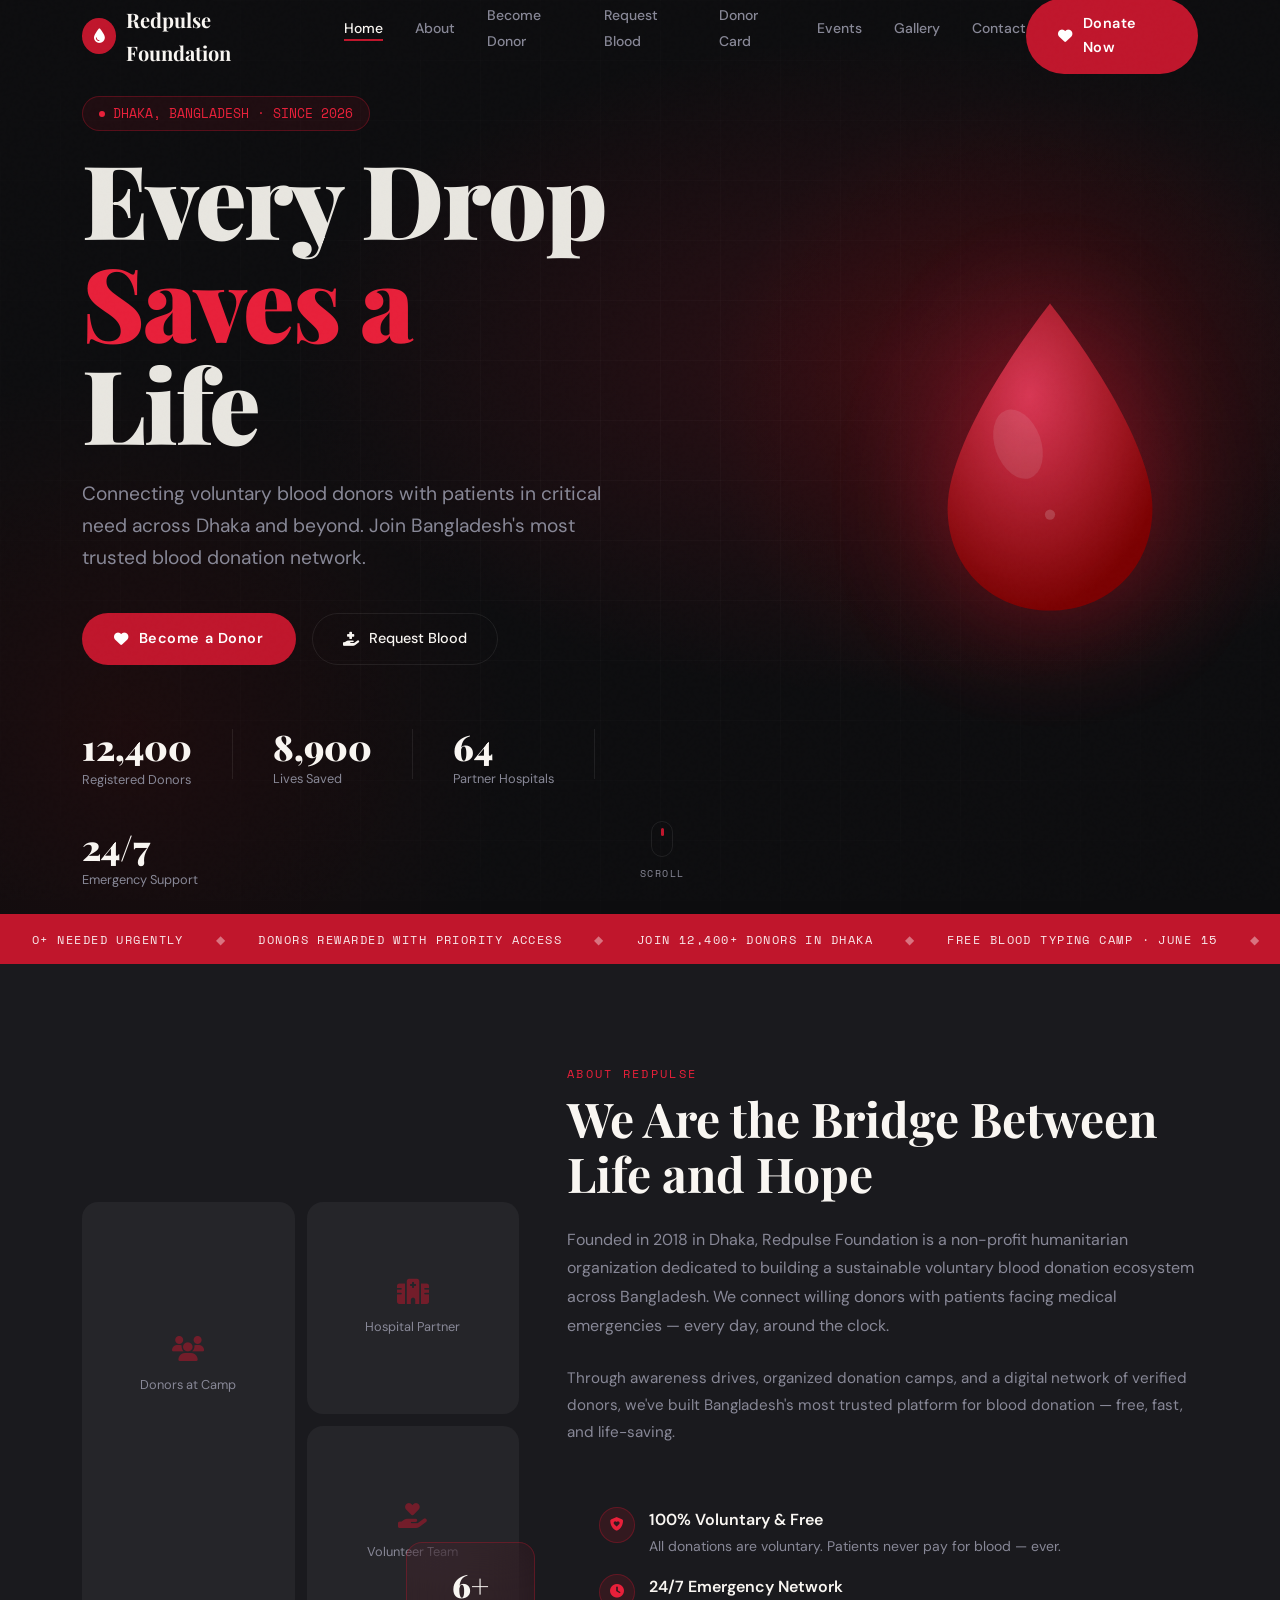
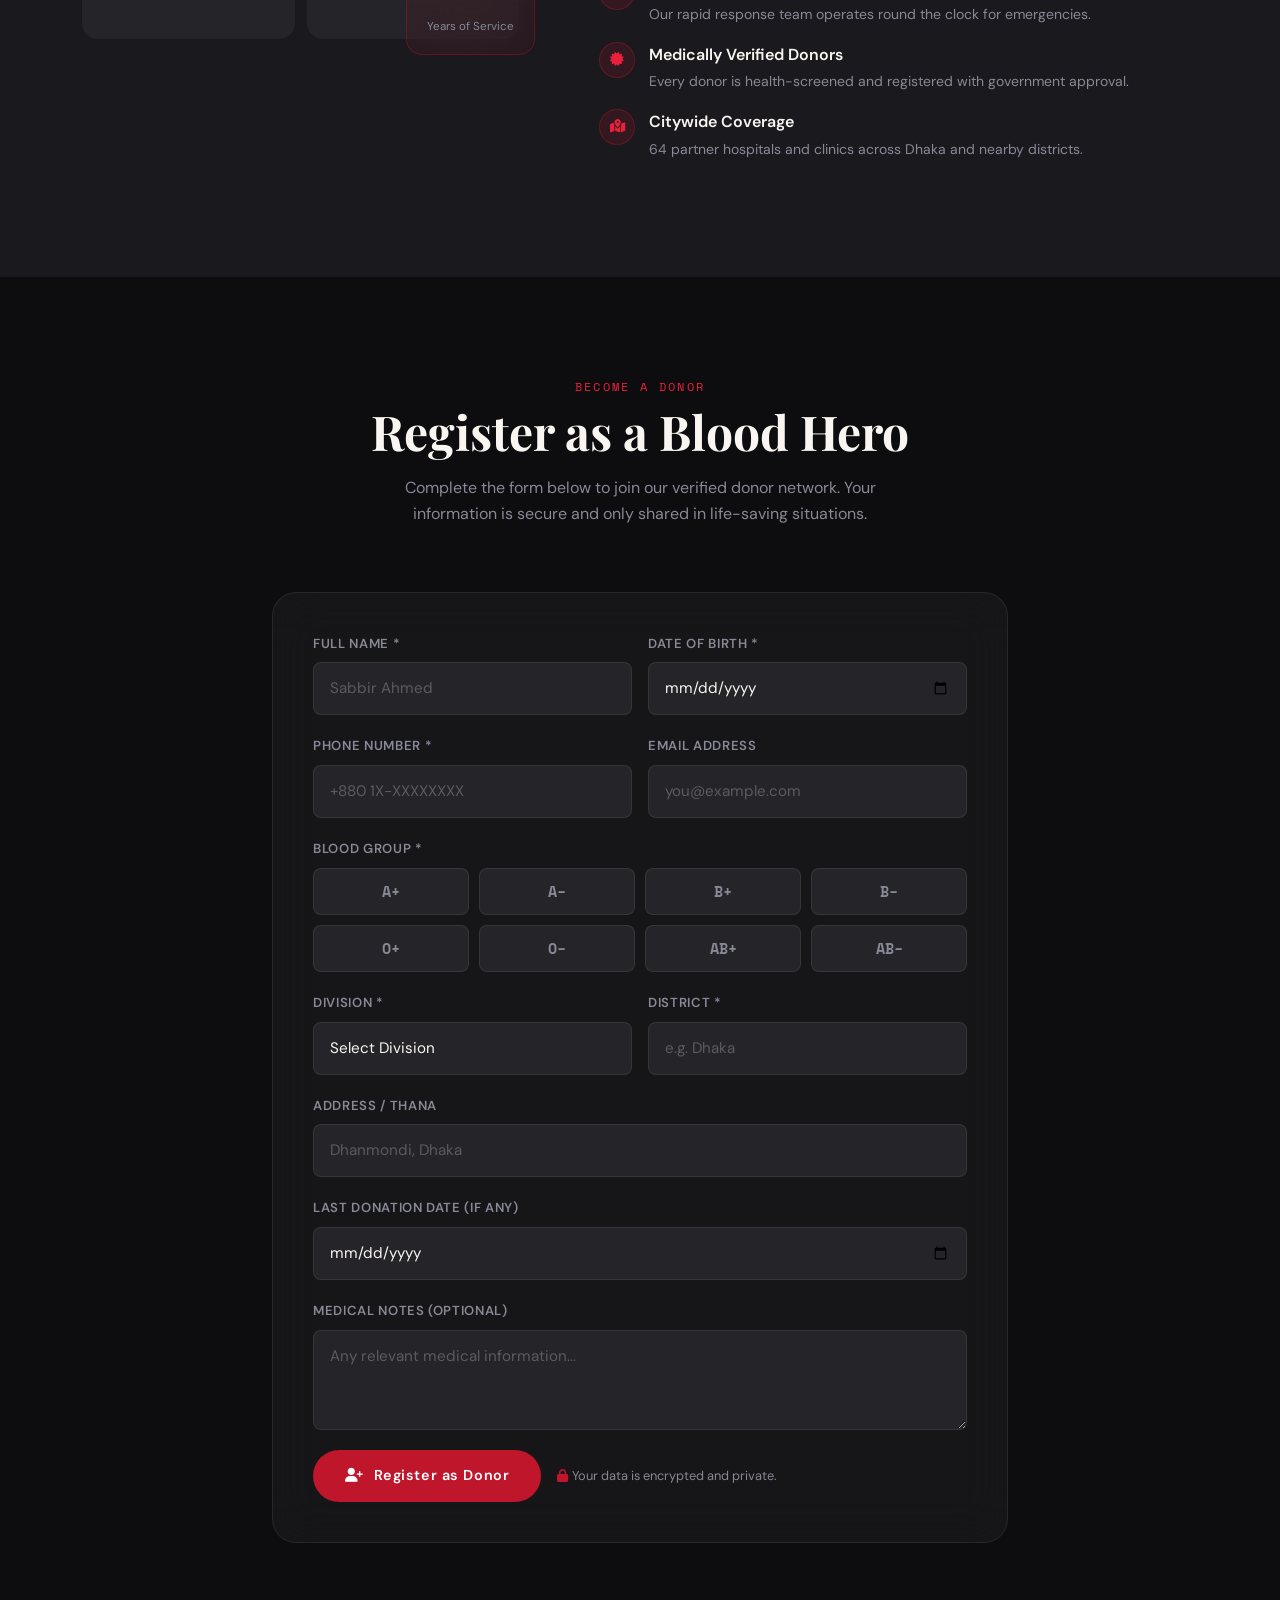
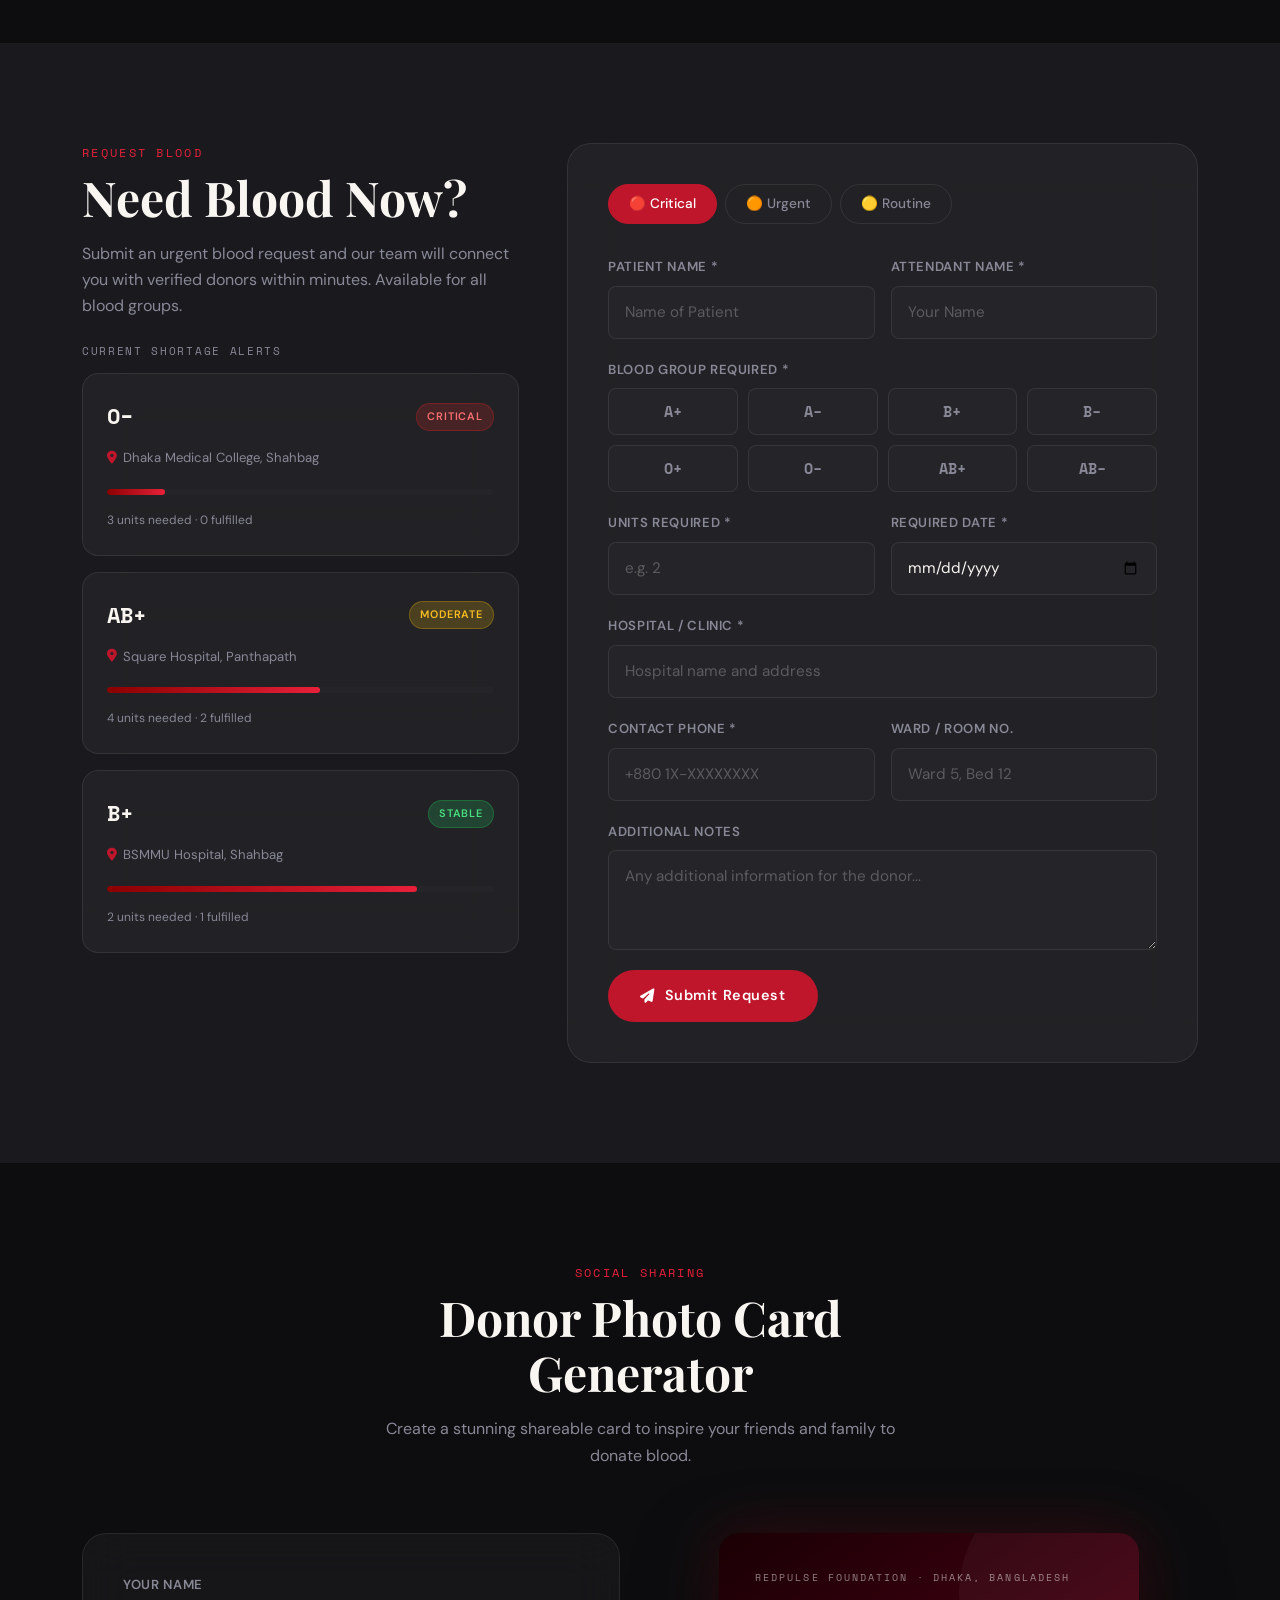
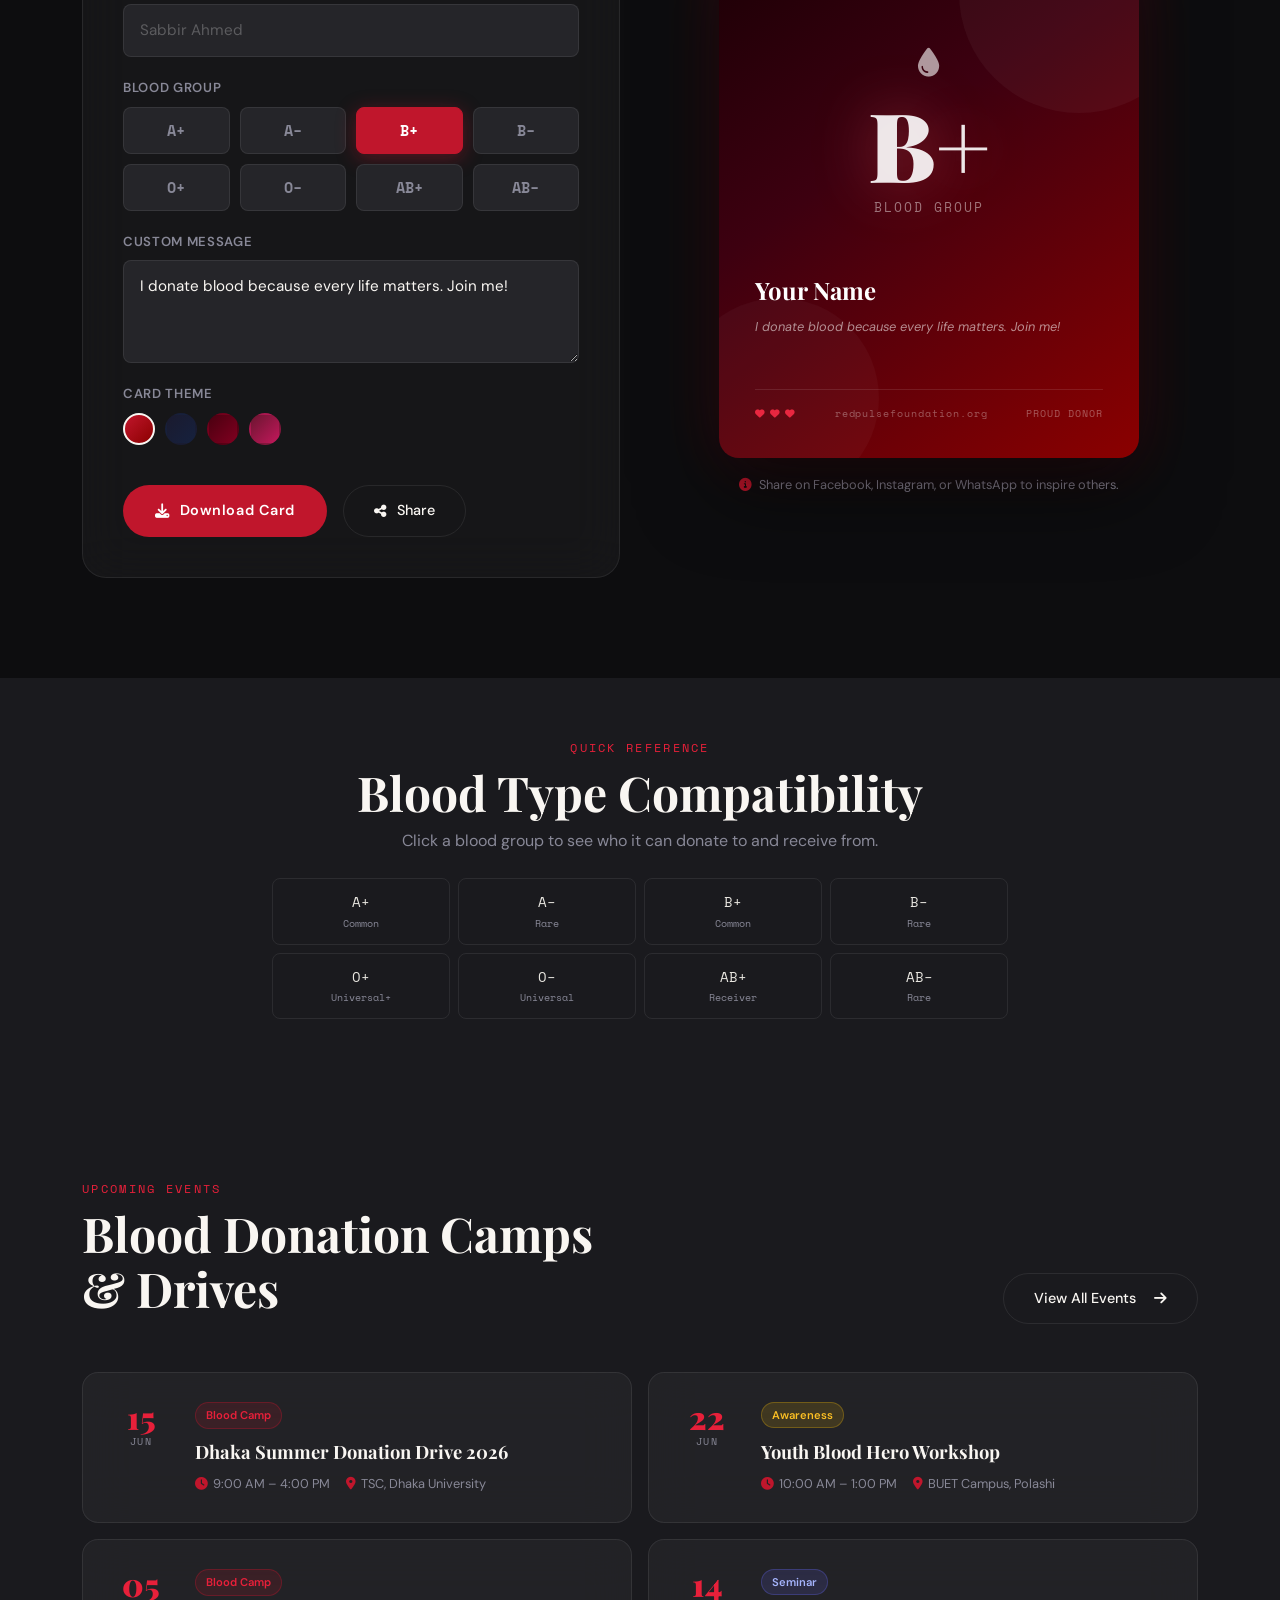
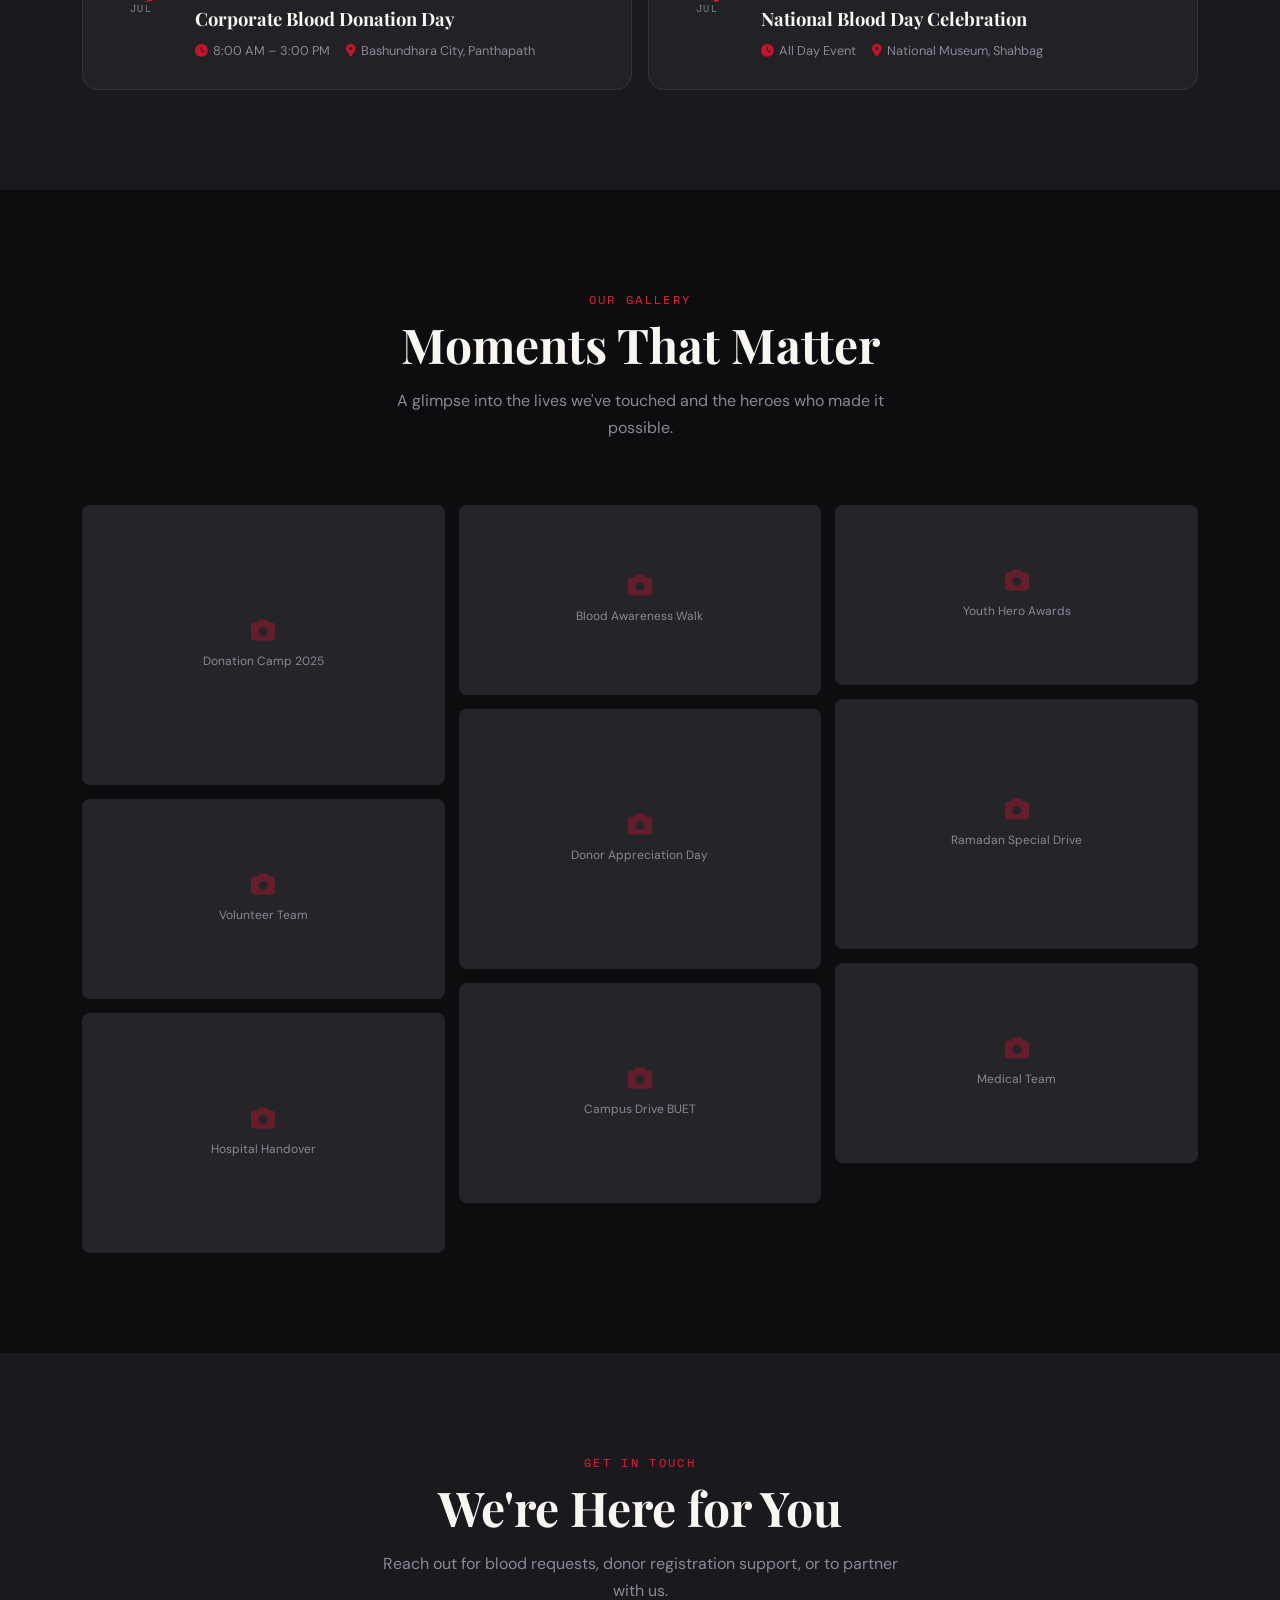
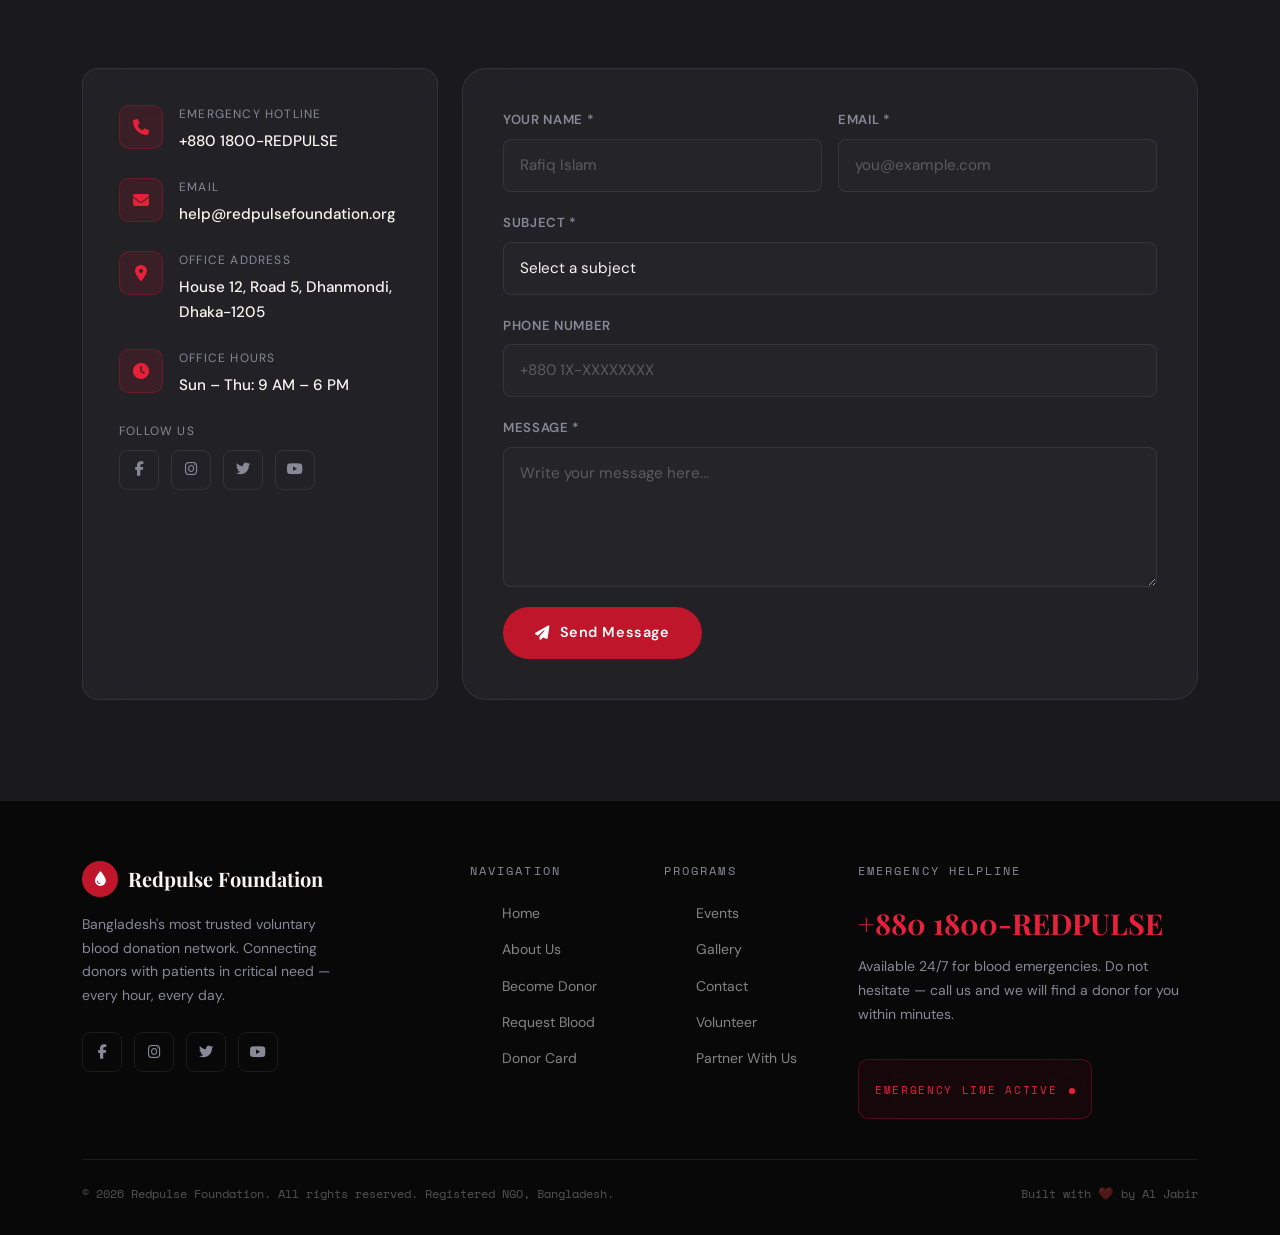
==== commit 408c7d61: "Update Hero section" ====
--- a/index.html
+++ b/index.html
@@ -91,13 +91,13 @@
     <circle cx="100" cy="175" r="4" fill="rgba(255,255,255,0.2)"/>
   </svg>
 
-  <div class="container py-5">
+  <div class="container py-4">
     <div class="row align-items-center">
       <div class="col-lg-7">
         <div class="hero-content">
           <div class="hero-badge">
             <span class="dot"></span>
-            DHAKA, BANGLADESH · SINCE 2018
+            DHAKA, BANGLADESH · SINCE 2026
           </div>
 
           <div class="hero-headline display-xl">
--- a/style.css
+++ b/style.css
@@ -367,7 +367,7 @@
   font-family: var(--font-mono);
   color: var(--crimson-glow);
   background: rgba(192,22,44,0.1);
-  margin-bottom: 2rem;
+  margin-bottom: 1rem;
   animation: fade-up 0.8s 0.1s both;
 }
 
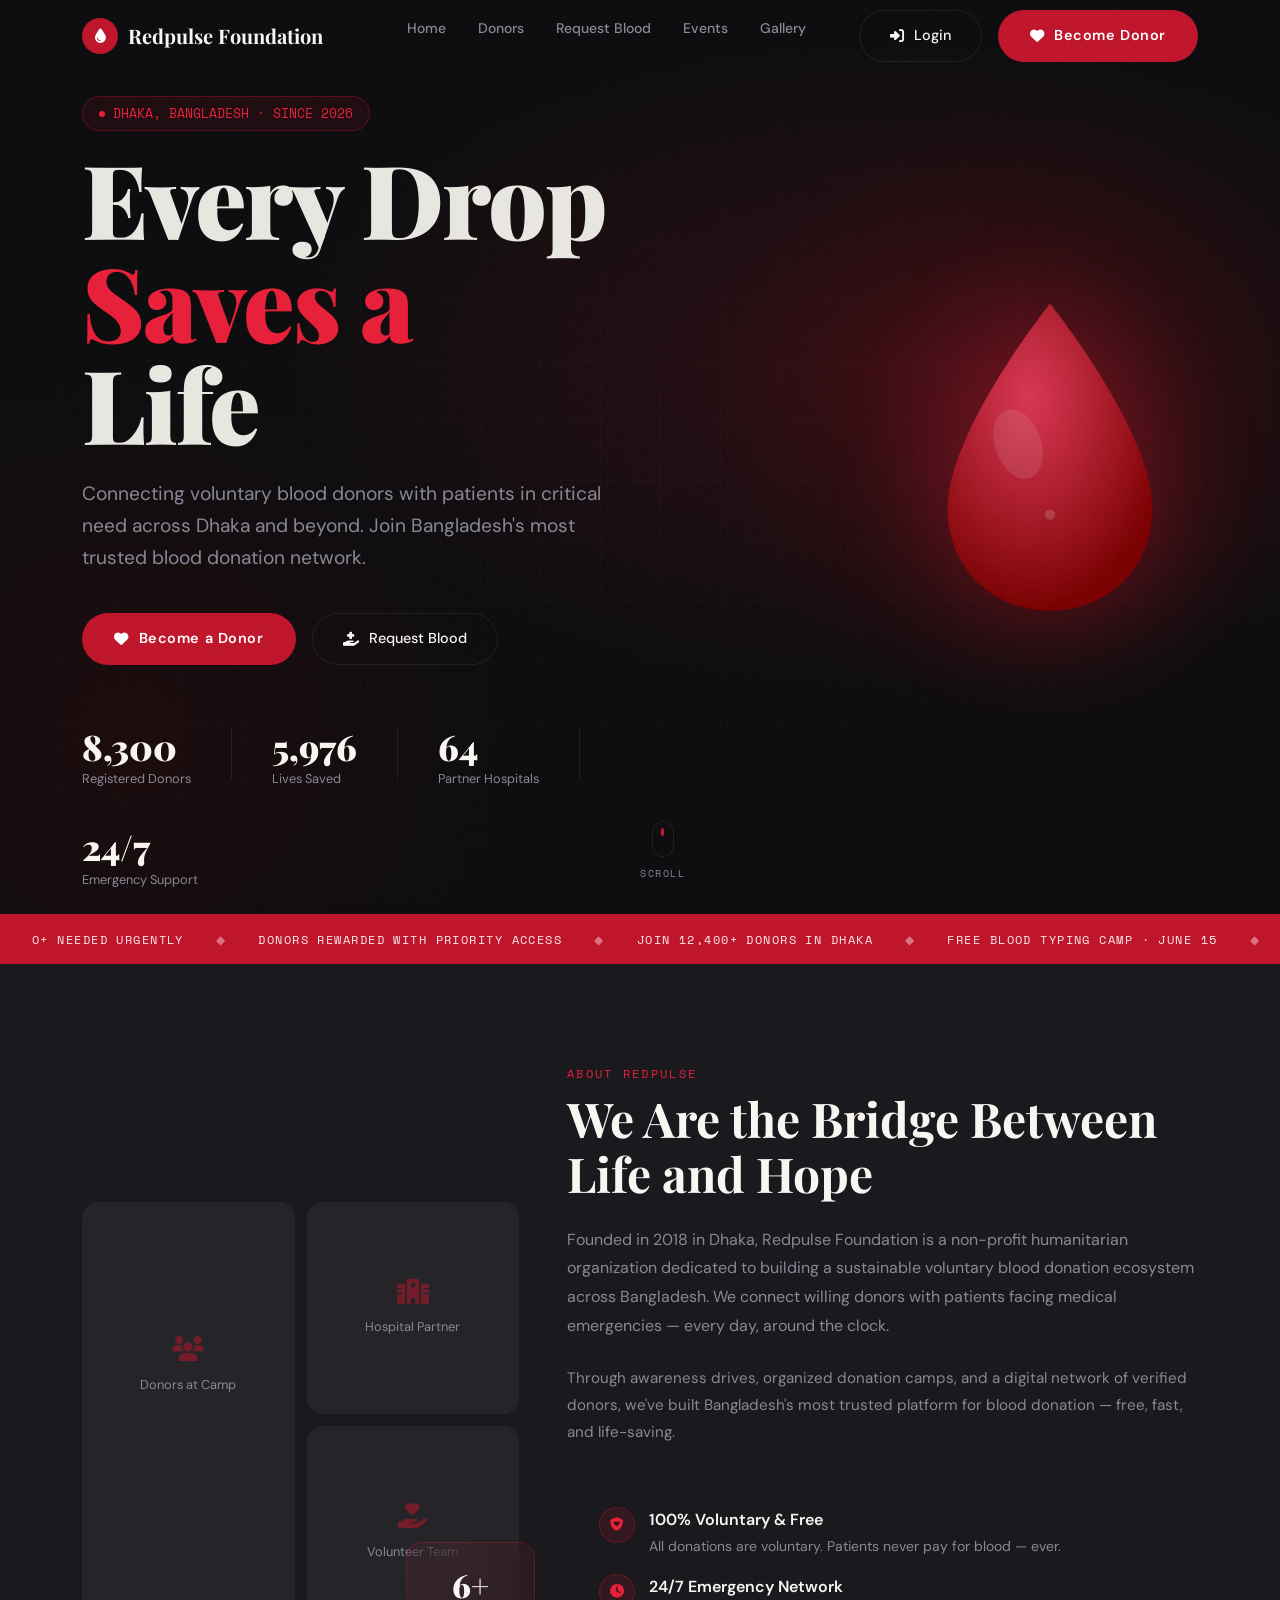
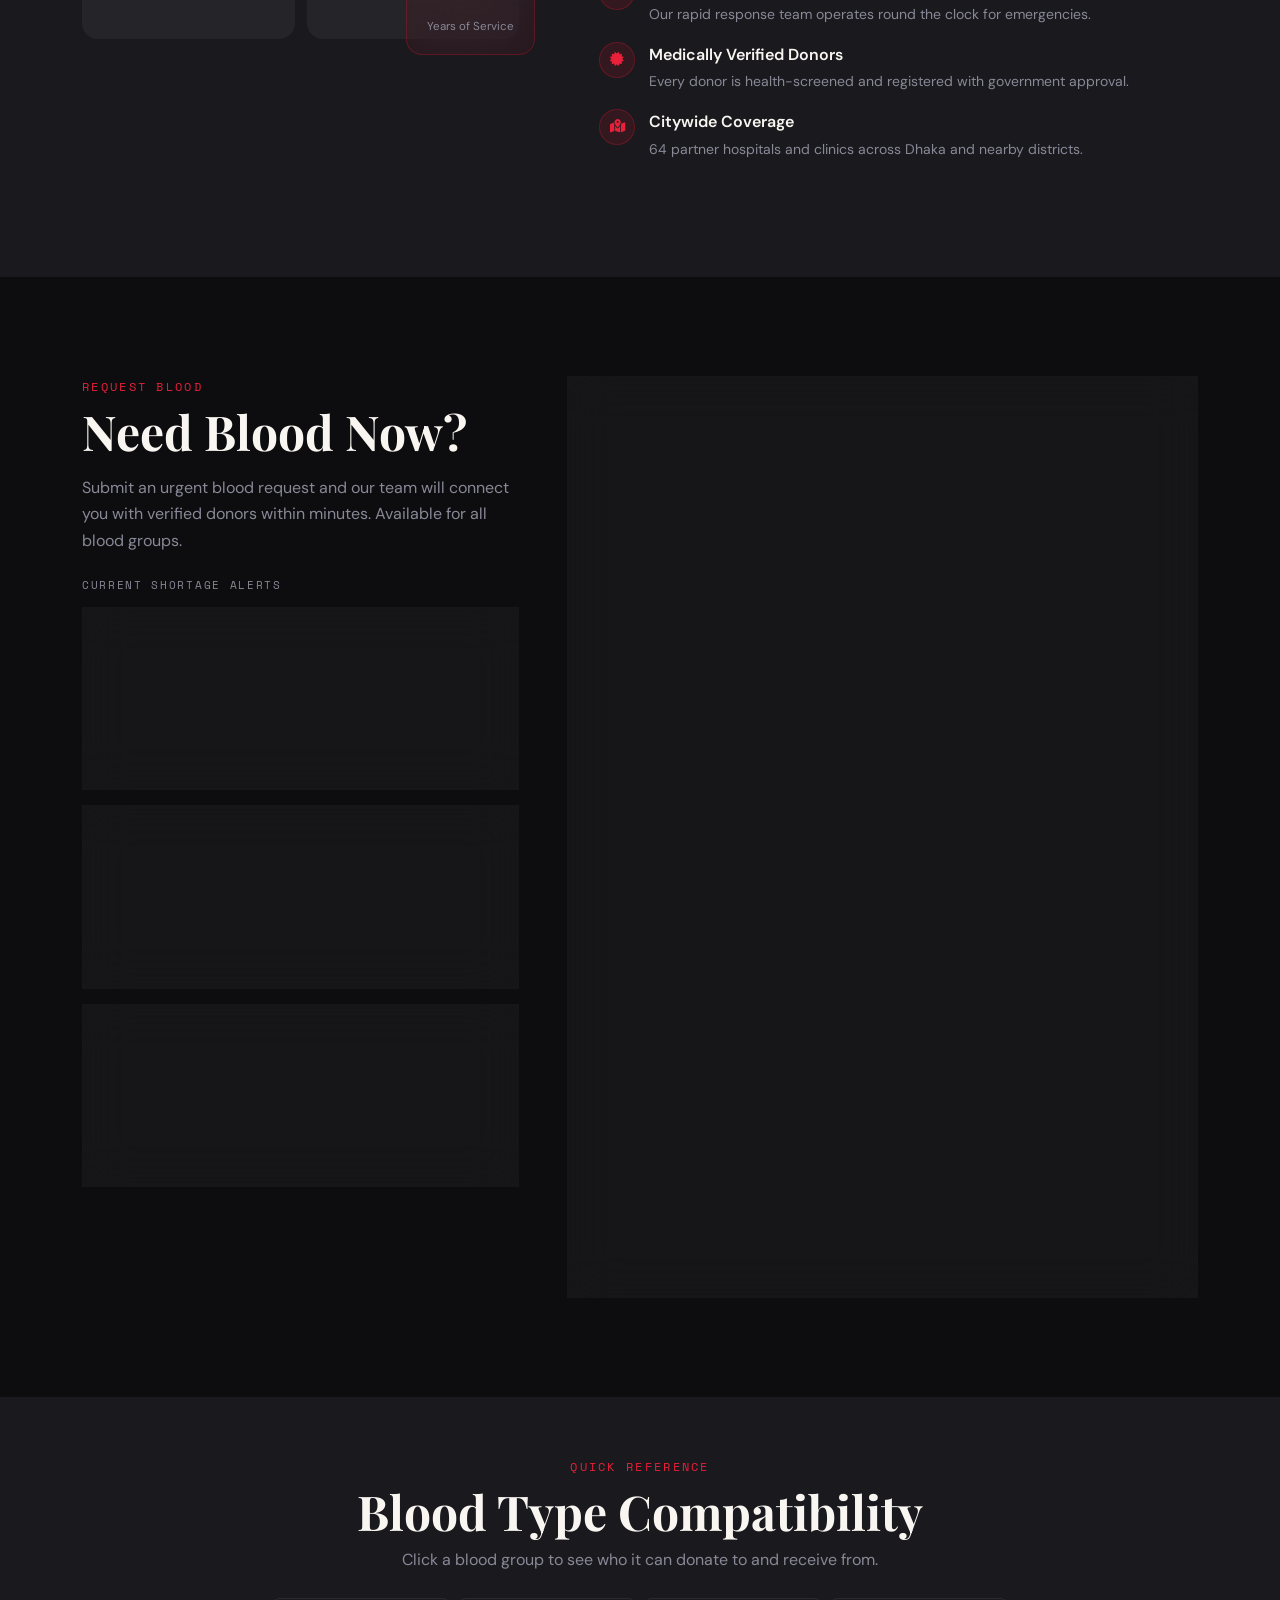
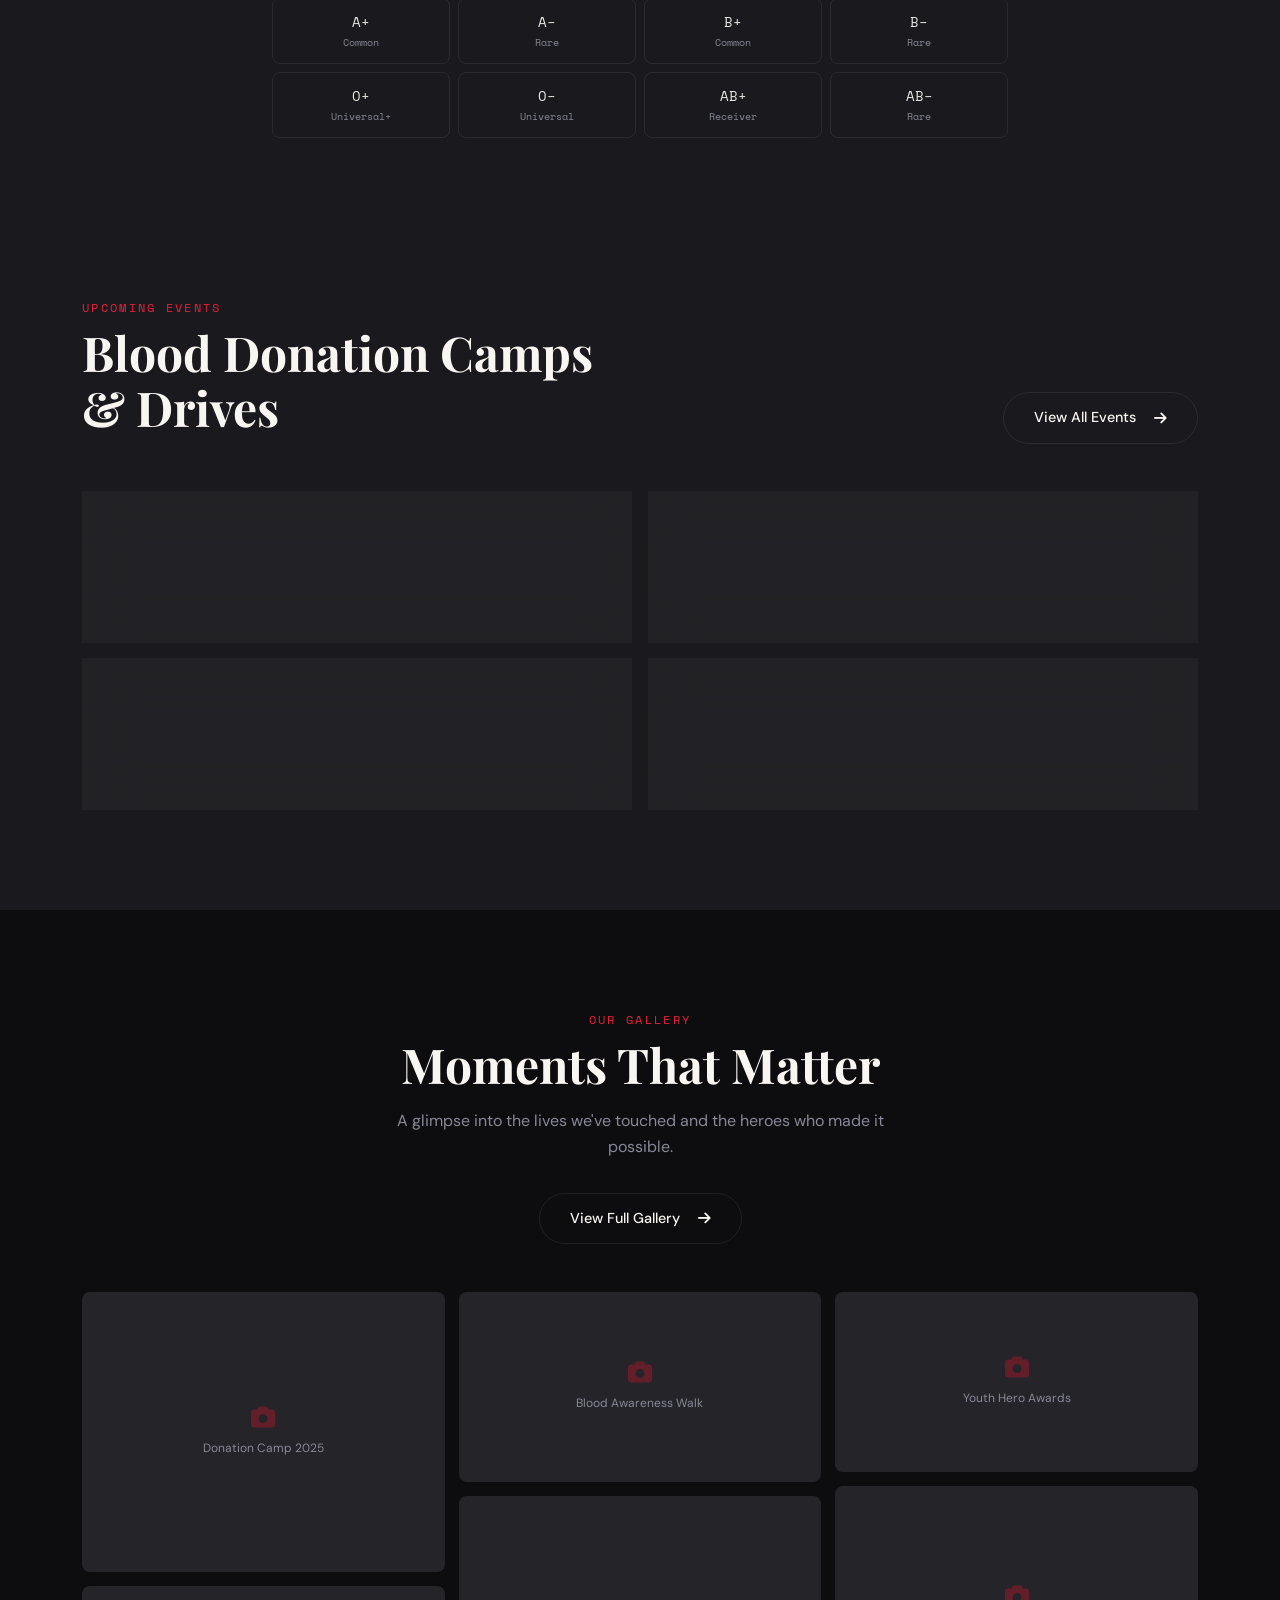
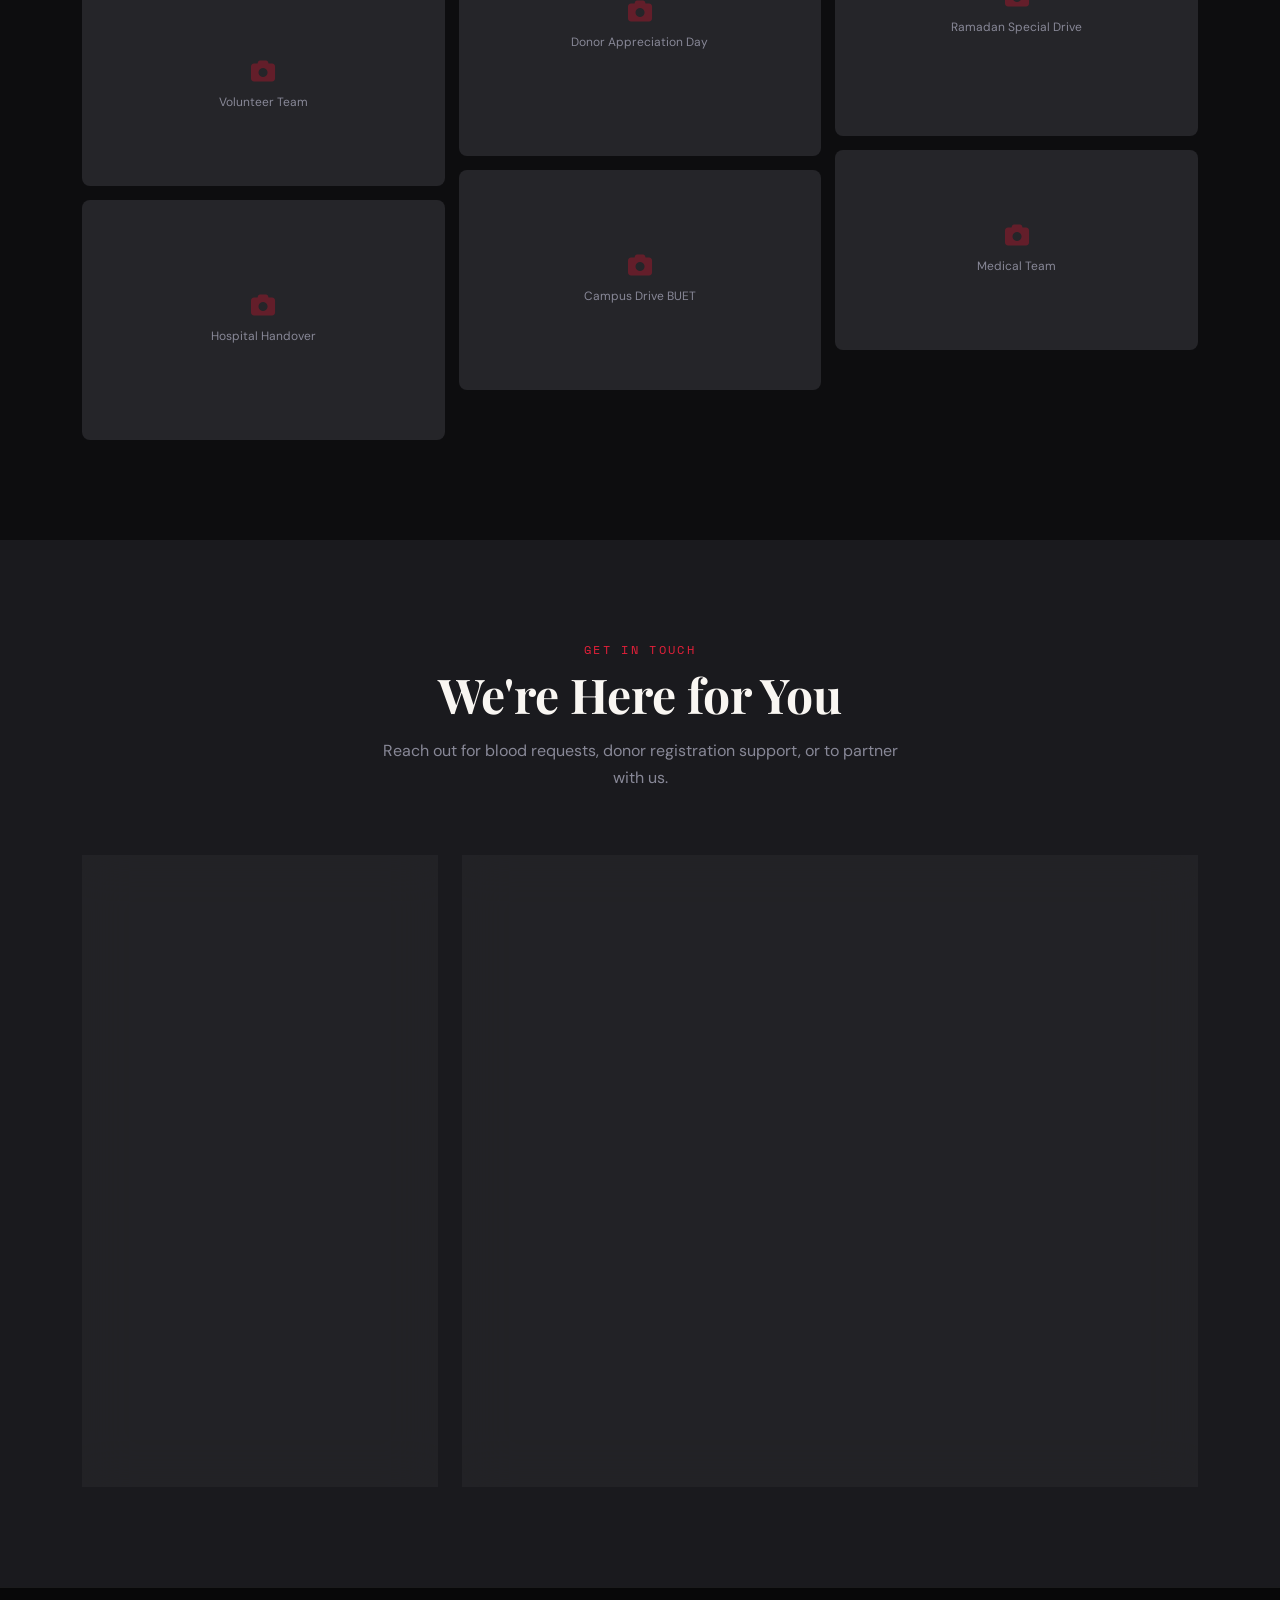
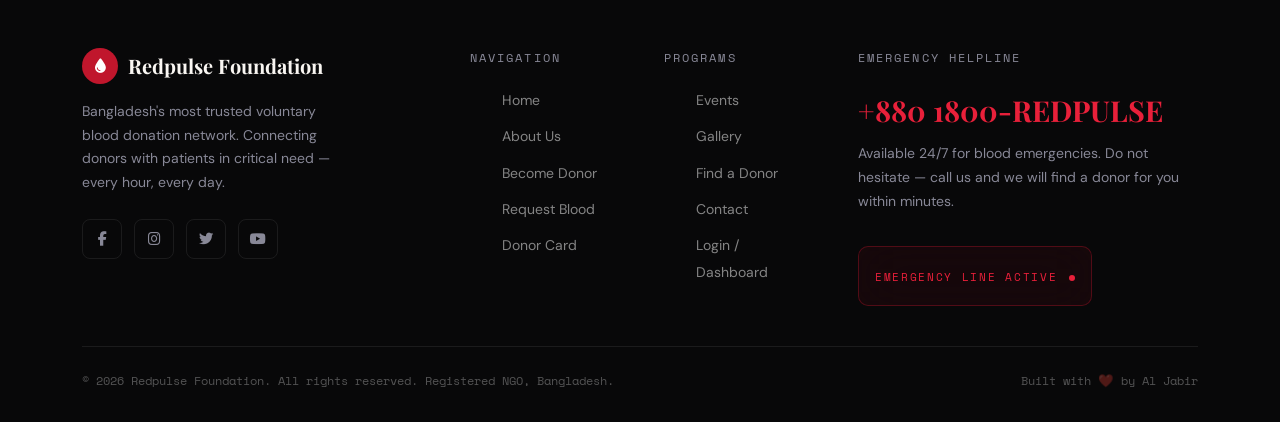
==== commit 678e41f0: "V2" ====
--- a/index.html
+++ b/index.html
@@ -10,7 +10,8 @@
 <link rel="stylesheet" href="https://cdn.jsdelivr.net/npm/bootstrap@5.3.3/dist/css/bootstrap.min.css" />
 <link rel="stylesheet" href="https://cdnjs.cloudflare.com/ajax/libs/font-awesome/6.5.0/css/all.min.css" />
 
-<link rel="stylesheet" href="style.css" />
+<link rel="stylesheet" href="assets/css/style.css" />
+<link rel="stylesheet" href="assets/css/animation.css" />
 </head>
 <body>
 
@@ -31,25 +32,27 @@
      ============================================================ -->
 <nav id="navbar">
   <div class="container d-flex align-items-center justify-content-between">
-    <a href="#home" class="nav-brand">
+    <a href="index.html" class="nav-brand">
       <div class="pulse-icon"><i class="fas fa-droplet" style="color:#fff"></i></div>
       Redpulse Foundation
     </a>
 
     <ul class="nav-links">
-      <li><a href="#home" class="active">Home</a></li>
-      <li><a href="#about">About</a></li>
-      <li><a href="#donor">Become Donor</a></li>
+      <li><a href="index.html" class="active">Home</a></li>
+      <!-- <li><a href="#about">About</a></li> -->
+      <li><a href="donor-list.html">Donors</a></li>
       <li><a href="#request">Request Blood</a></li>
-      <li><a href="#cardgen">Donor Card</a></li>
-      <li><a href="#events">Events</a></li>
-      <li><a href="#gallery">Gallery</a></li>
-      <li><a href="#contact">Contact</a></li>
+      <!-- <li><a href="#contact">Contact</a></li> -->
+      <li><a href="events.html">Events</a></li>
+      <li><a href="gallery.html">Gallery</a></li>
     </ul>
 
     <div class="d-flex align-items-center gap-3">
-      <a href="#donor" class="btn-red d-none d-lg-inline-flex">
-        <i class="fas fa-heart"></i><span>Donate Now</span>
+      <a href="login.html" class="btn-ghost d-none d-lg-inline-flex">
+        <i class="fas fa-sign-in-alt"></i><span>Login</span>
+      </a>
+      <a href="register.html" class="btn-red d-none d-lg-inline-flex">
+        <i class="fas fa-heart"></i><span>Become Donor</span>
       </a>
       <div class="hamburger" id="hamburger">
         <span></span><span></span><span></span>
@@ -59,15 +62,18 @@
 </nav>
 
 <div class="mobile-menu" id="mobile-menu">
-  <a href="#home" onclick="closeMenu()">Home</a>
+  <a href="index.html" onclick="closeMenu()">Home</a>
   <a href="#about" onclick="closeMenu()">About</a>
-  <a href="#donor" onclick="closeMenu()">Become a Donor</a>
+  <a href="donor-list.html" onclick="closeMenu()">Find a Donor</a>
   <a href="#request" onclick="closeMenu()">Request Blood</a>
-  <a href="#cardgen" onclick="closeMenu()">Donor Card Generator</a>
-  <a href="#events" onclick="closeMenu()">Events</a>
-  <a href="#gallery" onclick="closeMenu()">Gallery</a>
+  <a href="events.html" onclick="closeMenu()">Events</a>
+  <a href="gallery.html" onclick="closeMenu()">Gallery</a>
+  <a href="card-generator.html" onclick="closeMenu()">Donor Card</a>
   <a href="#contact" onclick="closeMenu()">Contact</a>
-  <a href="#donor" class="btn-red mt-2" style="justify-content:center" onclick="closeMenu()"><i class="fas fa-heart"></i><span>Donate Now</span></a>
+  <div style="display:flex;gap:10px;margin-top:12px;">
+    <a href="login.html" class="btn-ghost" style="flex:1;justify-content:center;" onclick="closeMenu()"><i class="fas fa-sign-in-alt"></i><span>Login</span></a>
+    <a href="register.html" class="btn-red" style="flex:1;justify-content:center;" onclick="closeMenu()"><i class="fas fa-heart"></i><span>Register</span></a>
+  </div>
 </div>
 
 <!-- ============================================================
@@ -109,7 +115,7 @@
           </p>
 
           <div class="hero-cta">
-            <a href="#donor" class="btn-red">
+            <a href="register.html" class="btn-red">
               <i class="fas fa-heart"></i><span>Become a Donor</span>
             </a>
             <a href="#request" class="btn-ghost">
@@ -252,20 +258,20 @@
 <!-- ============================================================
      BECOME A DONOR
      ============================================================ -->
-<section id="donor" class="section-wrap">
+<!-- <section id="donor" class="section-wrap">
   <div class="container">
     <div class="row justify-content-center mb-5">
       <div class="col-lg-6 text-center reveal">
         <div class="section-label mb-2">Become a Donor</div>
         <h2 class="section-title mb-3">Register as a Blood Hero</h2>
         <p class="text-muted">Complete the form below to join our verified donor network. Your information is secure and only shared in life-saving situations.</p>
+        <a href="register.html" class="btn-red mt-3 d-inline-flex" style="margin-top:16px;"><i class="fas fa-user-plus"></i><span>Go to Full Registration Page</span></a>
       </div>
     </div>
 
     <div class="row justify-content-center">
       <div class="col-lg-8 reveal">
         <div class="glass form-card">
-          <!-- DRF NOTE: POST /api/donors/ -->
           <form id="donor-form" data-api-endpoint="/api/donors/" method="POST">
             <div class="form-row">
               <div class="form-field">
@@ -351,7 +357,7 @@
       </div>
     </div>
   </div>
-</section>
+</section> -->
 
 <!-- ============================================================
      REQUEST BLOOD
@@ -403,7 +409,7 @@
       <div class="col-lg-7 reveal" style="transition-delay:0.15s">
         <div class="glass form-card">
           <!-- DRF NOTE: POST /api/blood-requests/ -->
-          <form id="request-form" data-api-endpoint="/api/blood-requests/" method="POST">
+          <form id="request-form" data-api-endpoint="/requests/submit/" method="POST">
             <div class="urgency-tabs">
               <button type="button" class="urgency-tab active-tab" data-urgency="critical">🔴 Critical</button>
               <button type="button" class="urgency-tab" data-urgency="urgent">🟠 Urgent</button>
@@ -482,7 +488,7 @@
 <!-- ============================================================
      DONOR CARD GENERATOR
      ============================================================ -->
-<section id="cardgen" class="section-wrap">
+<!-- <section id="cardgen" class="section-wrap">
   <div class="container">
     <div class="row justify-content-center mb-5">
       <div class="col-lg-6 text-center reveal">
@@ -493,7 +499,6 @@
     </div>
 
     <div class="generator-layout reveal">
-      <!-- Controls -->
       <div>
         <div class="glass form-card">
           <div class="form-field">
@@ -541,7 +546,6 @@
         </div>
       </div>
 
-      <!-- Preview -->
       <div>
         <div id="donor-card-preview">
           <div class="card-preview-inner" id="card-inner">
@@ -577,7 +581,7 @@
       </div>
     </div>
   </div>
-</section>
+</section> -->
 
 <!-- ============================================================
      BLOOD COMPATIBILITY WIDGET
@@ -647,7 +651,7 @@
       </div>
       <div class="col-auto reveal">
         <!-- DRF NOTE: GET /api/events/ -->
-        <a href="#" class="btn-ghost"><span>View All Events</span><i class="fas fa-arrow-right ms-2"></i></a>
+        <a href="events.html" class="btn-ghost"><span>View All Events</span><i class="fas fa-arrow-right ms-2"></i></a>
       </div>
     </div>
 
@@ -733,6 +737,7 @@
         <div class="section-label mb-2">Our Gallery</div>
         <h2 class="section-title mb-3">Moments That Matter</h2>
         <p class="text-muted">A glimpse into the lives we've touched and the heroes who made it possible.</p>
+        <a href="gallery.html" class="btn-ghost mt-3 d-inline-flex" style="margin-top:16px;"><span>View Full Gallery</span><i class="fas fa-arrow-right ms-2"></i></a>
       </div>
     </div>
 
@@ -936,22 +941,22 @@
       <div class="col-6 col-lg-2">
         <div class="footer-heading">Navigation</div>
         <ul class="footer-links">
-          <li><a href="#home">Home</a></li>
+          <li><a href="index.html">Home</a></li>
           <li><a href="#about">About Us</a></li>
-          <li><a href="#donor">Become Donor</a></li>
+          <li><a href="register.html">Become Donor</a></li>
           <li><a href="#request">Request Blood</a></li>
-          <li><a href="#cardgen">Donor Card</a></li>
+          <li><a href="card-generator.html">Donor Card</a></li>
         </ul>
       </div>
 
       <div class="col-6 col-lg-2">
         <div class="footer-heading">Programs</div>
         <ul class="footer-links">
-          <li><a href="#events">Events</a></li>
-          <li><a href="#gallery">Gallery</a></li>
+          <li><a href="events.html">Events</a></li>
+          <li><a href="gallery.html">Gallery</a></li>
+          <li><a href="donor-list.html">Find a Donor</a></li>
           <li><a href="#contact">Contact</a></li>
-          <li><a href="#">Volunteer</a></li>
-          <li><a href="#">Partner With Us</a></li>
+          <li><a href="login.html">Login / Dashboard</a></li>
         </ul>
       </div>
 
@@ -991,7 +996,6 @@
      JAVASCRIPT
      ============================================================ -->
 <script src="https://cdn.jsdelivr.net/npm/bootstrap@5.3.3/dist/js/bootstrap.bundle.min.js"></script>
-
-<script src="script.js"></script>
+<script src="assets/js/app.js"></script>
 </body>
 </html>
--- a/assets/css/style.css
+++ b/assets/css/style.css
@@ -0,0 +1,1275 @@
+/* ============================================================
+   CSS CUSTOM PROPERTIES
+   ============================================================ */
+:root {
+  --crimson:       #C0162C;
+  --crimson-deep:  #8B0000;
+  --crimson-glow:  #E8203A;
+  --crimson-soft:  rgba(192,22,44,0.15);
+  --ink:           #0D0D0F;
+  --ink-mid:       #1A1A1E;
+  --ink-light:     #252529;
+  --surface:       rgba(255,255,255,0.04);
+  --surface-hover: rgba(255,255,255,0.08);
+  --border:        rgba(255,255,255,0.08);
+  --border-red:    rgba(192,22,44,0.35);
+  --snow:          #F9F6F2;
+  --muted:         #888897;
+  --text:          #E8E6E0;
+  --font-display:  'Playfair Display', Georgia, serif;
+  --font-body:     'DM Sans', sans-serif;
+  --font-mono:     'Space Mono', monospace;
+  --radius:        16px;
+  --radius-sm:     8px;
+  --transition:    0.35s cubic-bezier(0.4,0,0.2,1);
+  --shadow-red:    0 0 60px rgba(192,22,44,0.25);
+  --nav-h:         72px;
+}
+
+/* ============================================================
+   RESET & BASE
+   ============================================================ */
+*, *::before, *::after { box-sizing: border-box; margin: 0; padding: 0; }
+
+html { scroll-behavior: smooth; }
+
+body {
+  background: var(--ink);
+  color: var(--text);
+  font-family: var(--font-body);
+  font-size: 16px;
+  line-height: 1.65;
+  overflow-x: hidden;
+}
+
+::selection { background: var(--crimson); color: #fff; }
+
+img { max-width: 100%; display: block; }
+
+a { color: inherit; text-decoration: none; }
+
+/* Scrollbar */
+::-webkit-scrollbar { width: 4px; }
+::-webkit-scrollbar-track { background: var(--ink); }
+::-webkit-scrollbar-thumb { background: var(--crimson); border-radius: 4px; }
+
+/* ============================================================
+   NOISE TEXTURE OVERLAY
+   ============================================================ */
+body::before {
+  content: '';
+  position: fixed;
+  inset: 0;
+  background-image: url("data:image/svg+xml,%3Csvg viewBox='0 0 256 256' xmlns='http://www.w3.org/2000/svg'%3E%3Cfilter id='n'%3E%3CfeTurbulence type='fractalNoise' baseFrequency='0.9' numOctaves='4' stitchTiles='stitch'/%3E%3C/filter%3E%3Crect width='100%25' height='100%25' filter='url(%23n)' opacity='0.035'/%3E%3C/svg%3E");
+  pointer-events: none;
+  z-index: 9999;
+  opacity: 0.4;
+}
+
+/* ============================================================
+   TYPOGRAPHY
+   ============================================================ */
+.display-xl {
+  font-family: var(--font-display);
+  font-size: clamp(3rem, 8vw, 7.5rem);
+  font-weight: 900;
+  line-height: 1.0;
+  letter-spacing: -0.02em;
+}
+
+.display-lg {
+  font-family: var(--font-display);
+  font-size: clamp(2rem, 5vw, 4rem);
+  font-weight: 700;
+  line-height: 1.1;
+}
+
+.section-label {
+  font-family: var(--font-mono);
+  font-size: 0.72rem;
+  letter-spacing: 0.2em;
+  text-transform: uppercase;
+  color: var(--crimson-glow);
+}
+
+.section-title {
+  font-family: var(--font-display);
+  font-size: clamp(1.8rem, 4vw, 3rem);
+  font-weight: 700;
+  line-height: 1.15;
+  color: var(--snow);
+}
+
+/* ============================================================
+   BUTTONS
+   ============================================================ */
+.btn-red {
+  display: inline-flex;
+  align-items: center;
+  gap: 10px;
+  padding: 14px 32px;
+  background: var(--crimson);
+  color: #fff;
+  font-family: var(--font-body);
+  font-weight: 600;
+  font-size: 0.9rem;
+  letter-spacing: 0.04em;
+  border: none;
+  border-radius: 60px;
+  cursor: pointer;
+  transition: var(--transition);
+  position: relative;
+  overflow: hidden;
+}
+
+.btn-red::before {
+  content: '';
+  position: absolute;
+  inset: 0;
+  background: linear-gradient(135deg, var(--crimson-glow), var(--crimson-deep));
+  opacity: 0;
+  transition: var(--transition);
+}
+
+.btn-red:hover { transform: translateY(-2px); box-shadow: 0 12px 40px rgba(192,22,44,0.5); }
+.btn-red:hover::before { opacity: 1; }
+.btn-red span, .btn-red i { position: relative; z-index: 1; }
+
+.btn-ghost {
+  display: inline-flex;
+  align-items: center;
+  gap: 10px;
+  padding: 13px 30px;
+  background: transparent;
+  color: var(--snow);
+  font-family: var(--font-body);
+  font-weight: 500;
+  font-size: 0.9rem;
+  border: 1px solid var(--border);
+  border-radius: 60px;
+  cursor: pointer;
+  transition: var(--transition);
+}
+
+.btn-ghost:hover {
+  border-color: var(--crimson);
+  background: var(--crimson-soft);
+  color: #fff;
+}
+
+/* ============================================================
+   GLASS CARD
+   ============================================================ */
+.glass {
+  background: rgba(255,255,255,0.04);
+  backdrop-filter: blur(24px);
+  -webkit-backdrop-filter: blur(24px);
+  border: 1px solid var(--border);
+  border-radius: var(--radius);
+}
+
+.glass-red {
+  background: rgba(192,22,44,0.08);
+  backdrop-filter: blur(24px);
+  -webkit-backdrop-filter: blur(24px);
+  border: 1px solid var(--border-red);
+  border-radius: var(--radius);
+}
+
+/* ============================================================
+   NAVIGATION
+   ============================================================ */
+#navbar {
+  position: fixed;
+  top: 0; left: 0; right: 0;
+  z-index: 1000;
+  height: var(--nav-h);
+  display: flex;
+  align-items: center;
+  padding: 0 2rem;
+  transition: background 0.4s, box-shadow 0.4s;
+}
+
+#navbar.scrolled {
+  background: rgba(13,13,15,0.92);
+  backdrop-filter: blur(20px);
+  box-shadow: 0 1px 0 var(--border);
+}
+
+.nav-brand {
+  display: flex;
+  align-items: center;
+  gap: 10px;
+  font-family: var(--font-display);
+  font-weight: 700;
+  font-size: 1.25rem;
+  color: var(--snow);
+}
+
+.nav-brand .pulse-icon {
+  width: 36px; height: 36px;
+  background: var(--crimson);
+  border-radius: 50%;
+  display: flex;
+  align-items: center;
+  justify-content: center;
+  font-size: 0.9rem;
+  animation: pulse-ring 2s infinite;
+}
+
+
+
+.nav-links {
+  display: flex;
+  align-items: center;
+  gap: 2rem;
+  list-style: none;
+}
+
+.nav-links a {
+  font-size: 0.875rem;
+  font-weight: 500;
+  color: var(--muted);
+  transition: color 0.2s;
+  position: relative;
+}
+
+.nav-links a::after {
+  content: '';
+  position: absolute;
+  bottom: -4px; left: 0;
+  width: 0; height: 1.5px;
+  background: var(--crimson);
+  transition: width 0.3s;
+}
+
+.nav-links a:hover,
+.nav-links a.active { color: var(--snow); }
+.nav-links a:hover::after,
+.nav-links a.active::after { width: 100%; }
+
+.hamburger {
+  display: none;
+  flex-direction: column;
+  gap: 5px;
+  cursor: pointer;
+  padding: 6px;
+}
+
+.hamburger span {
+  display: block;
+  width: 24px; height: 2px;
+  background: var(--snow);
+  border-radius: 2px;
+  transition: var(--transition);
+}
+
+.hamburger.open span:nth-child(1) { transform: rotate(45deg) translate(5px,5px); }
+.hamburger.open span:nth-child(2) { opacity: 0; }
+.hamburger.open span:nth-child(3) { transform: rotate(-45deg) translate(5px,-5px); }
+
+.mobile-menu {
+  display: none;
+  position: fixed;
+  top: var(--nav-h); left: 0; right: 0;
+  background: rgba(13,13,15,0.97);
+  backdrop-filter: blur(20px);
+  padding: 2rem;
+  border-bottom: 1px solid var(--border);
+  z-index: 999;
+  flex-direction: column;
+  gap: 1.5rem;
+}
+
+.mobile-menu.open { display: flex; }
+.mobile-menu a { font-size: 1.1rem; font-weight: 500; color: var(--text); }
+.mobile-menu a:hover { color: var(--crimson-glow); }
+
+/* ============================================================
+   HERO SECTION
+   ============================================================ */
+#home {
+  min-height: 100vh;
+  display: flex;
+  align-items: center;
+  position: relative;
+  overflow: hidden;
+  padding-top: var(--nav-h);
+}
+
+.hero-bg {
+  position: absolute;
+  inset: 0;
+  background:
+    radial-gradient(ellipse 80% 60% at 70% 40%, rgba(192,22,44,0.18) 0%, transparent 60%),
+    radial-gradient(ellipse 60% 80% at 10% 80%, rgba(139,0,0,0.12) 0%, transparent 50%),
+    var(--ink);
+}
+
+.hero-grid-lines {
+  position: absolute;
+  inset: 0;
+  background-image:
+    linear-gradient(rgba(255,255,255,0.025) 1px, transparent 1px),
+    linear-gradient(90deg, rgba(255,255,255,0.025) 1px, transparent 1px);
+  background-size: 60px 60px;
+  mask-image: radial-gradient(ellipse 80% 80% at center, black, transparent);
+}
+
+.hero-orb {
+  position: absolute;
+  right: -5vw;
+  top: 10%;
+  width: clamp(300px, 50vw, 700px);
+  height: clamp(300px, 50vw, 700px);
+  background: radial-gradient(circle, rgba(192,22,44,0.25) 0%, rgba(139,0,0,0.1) 40%, transparent 70%);
+  border-radius: 50%;
+  animation: orb-drift 8s ease-in-out infinite alternate;
+  pointer-events: none;
+}
+
+
+
+.hero-drop {
+  position: absolute;
+  right: 8vw;
+  top: 50%;
+  transform: translateY(-50%);
+  width: clamp(180px, 20vw, 300px);
+  animation: drop-float 5s ease-in-out infinite alternate;
+  pointer-events: none;
+  opacity: 0.85;
+  filter: drop-shadow(0 0 60px rgba(192,22,44,0.6));
+}
+
+
+
+.hero-content { position: relative; z-index: 2; }
+
+.hero-badge {
+  display: inline-flex;
+  align-items: center;
+  gap: 8px;
+  padding: 6px 16px;
+  border: 1px solid var(--border-red);
+  border-radius: 60px;
+  font-size: 0.8rem;
+  font-family: var(--font-mono);
+  color: var(--crimson-glow);
+  background: rgba(192,22,44,0.1);
+  margin-bottom: 1rem;
+  animation: fade-up 0.8s 0.1s both;
+}
+
+.hero-badge .dot {
+  width: 6px; height: 6px;
+  background: var(--crimson-glow);
+  border-radius: 50%;
+  animation: blink 1.4s infinite;
+}
+
+
+
+.hero-headline {
+  animation: fade-up 0.8s 0.2s both;
+  margin-bottom: 1.5rem;
+}
+
+.hero-headline em {
+  font-style: normal;
+  color: var(--crimson-glow);
+  position: relative;
+}
+
+.hero-sub {
+  font-size: clamp(1rem, 1.8vw, 1.2rem);
+  color: var(--muted);
+  max-width: 520px;
+  margin-bottom: 2.5rem;
+  animation: fade-up 0.8s 0.35s both;
+}
+
+.hero-cta {
+  display: flex;
+  gap: 1rem;
+  flex-wrap: wrap;
+  animation: fade-up 0.8s 0.5s both;
+}
+
+.hero-stats {
+  display: flex;
+  gap: 2.5rem;
+  margin-top: 4rem;
+  flex-wrap: wrap;
+  animation: fade-up 0.8s 0.65s both;
+}
+
+.hero-stat-num {
+  font-family: var(--font-display);
+  font-size: 2.2rem;
+  font-weight: 900;
+  color: var(--snow);
+  line-height: 1;
+}
+
+.hero-stat-label {
+  font-size: 0.8rem;
+  color: var(--muted);
+  margin-top: 4px;
+}
+
+.hero-stat-divider {
+  width: 1px;
+  height: 50px;
+  background: var(--border);
+}
+
+
+
+/* Scroll indicator */
+.scroll-hint {
+  position: absolute;
+  bottom: 2rem;
+  left: 50%;
+  transform: translateX(-50%);
+  display: flex;
+  flex-direction: column;
+  align-items: center;
+  gap: 8px;
+  font-family: var(--font-mono);
+  font-size: 0.65rem;
+  color: var(--muted);
+  letter-spacing: 0.15em;
+  animation: fade-up 1s 1s both;
+}
+
+.scroll-hint .wheel {
+  width: 22px; height: 36px;
+  border: 1.5px solid var(--border);
+  border-radius: 12px;
+  display: flex;
+  justify-content: center;
+  padding-top: 6px;
+}
+
+.scroll-hint .wheel::before {
+  content: '';
+  width: 3px; height: 8px;
+  background: var(--crimson);
+  border-radius: 3px;
+  animation: scroll-down 1.6s infinite;
+}
+
+
+
+/* ============================================================
+   SECTION WRAPPER
+   ============================================================ */
+.section-wrap {
+  padding: 100px 0;
+  position: relative;
+}
+
+.section-head {
+  margin-bottom: 60px;
+}
+
+
+
+/* ============================================================
+   TICKER / MARQUEE
+   ============================================================ */
+.ticker {
+  background: var(--crimson);
+  padding: 12px 0;
+  overflow: hidden;
+  white-space: nowrap;
+}
+
+.ticker-inner {
+  display: inline-flex;
+  gap: 0;
+  animation: ticker-scroll 25s linear infinite;
+}
+
+.ticker-inner span {
+  font-family: var(--font-mono);
+  font-size: 0.75rem;
+  letter-spacing: 0.12em;
+  color: rgba(255,255,255,0.9);
+  padding: 0 2rem;
+}
+
+.ticker-inner .sep {
+  color: rgba(255,255,255,0.4);
+  padding: 0;
+}
+
+
+
+/* ============================================================
+   ABOUT SECTION
+   ============================================================ */
+#about { background: var(--ink-mid); }
+
+.about-img-grid {
+  display: grid;
+  grid-template-columns: 1fr 1fr;
+  grid-template-rows: auto auto;
+  gap: 12px;
+  position: relative;
+}
+
+.about-img-grid .img-card {
+  border-radius: var(--radius);
+  overflow: hidden;
+  background: var(--ink-light);
+}
+
+.about-img-grid .img-card.tall { grid-row: span 2; }
+
+.about-img-placeholder {
+  width: 100%;
+  aspect-ratio: 1;
+  display: flex;
+  align-items: center;
+  justify-content: center;
+  flex-direction: column;
+  gap: 12px;
+  color: var(--muted);
+  font-size: 0.8rem;
+}
+
+.about-img-placeholder .img-icon {
+  font-size: 2.5rem;
+  color: var(--crimson);
+  opacity: 0.5;
+}
+
+.about-img-grid .img-card.tall .about-img-placeholder { aspect-ratio: 0.65; }
+
+.about-badge {
+  position: absolute;
+  bottom: -1rem;
+  right: -1rem;
+  padding: 16px 20px;
+  text-align: center;
+}
+
+.about-badge .num {
+  font-family: var(--font-display);
+  font-size: 2rem;
+  font-weight: 900;
+  color: var(--snow);
+  display: block;
+}
+
+.mission-list {
+  list-style: none;
+  display: flex;
+  flex-direction: column;
+  gap: 16px;
+}
+
+.mission-list li {
+  display: flex;
+  gap: 14px;
+  align-items: flex-start;
+}
+
+.mission-list .icon {
+  width: 36px; height: 36px;
+  background: var(--crimson-soft);
+  border: 1px solid var(--border-red);
+  border-radius: 50%;
+  display: flex;
+  align-items: center;
+  justify-content: center;
+  flex-shrink: 0;
+  color: var(--crimson-glow);
+  font-size: 0.85rem;
+}
+
+/* ============================================================
+   DONOR FORM
+   ============================================================ */
+#donor { background: var(--ink); }
+
+.form-card {
+  padding: 40px;
+  border-radius: 24px;
+}
+
+.form-field {
+  display: flex;
+  flex-direction: column;
+  gap: 8px;
+  margin-bottom: 20px;
+}
+
+.form-field label {
+  font-size: 0.82rem;
+  font-weight: 600;
+  color: var(--muted);
+  letter-spacing: 0.05em;
+  text-transform: uppercase;
+}
+
+.form-field input,
+.form-field select,
+.form-field textarea {
+  background: var(--ink-light);
+  border: 1px solid var(--border);
+  border-radius: var(--radius-sm);
+  padding: 13px 16px;
+  color: var(--snow);
+  font-family: var(--font-body);
+  font-size: 0.95rem;
+  transition: border-color 0.25s, box-shadow 0.25s;
+  width: 100%;
+  outline: none;
+  appearance: none;
+}
+
+.form-field input:focus,
+.form-field select:focus,
+.form-field textarea:focus {
+  border-color: var(--crimson);
+  box-shadow: 0 0 0 3px rgba(192,22,44,0.15);
+}
+
+.form-field input::placeholder,
+.form-field textarea::placeholder { color: rgba(255,255,255,0.25); }
+
+.form-field select option { background: var(--ink-light); }
+
+.form-field textarea { resize: vertical; min-height: 100px; }
+
+.form-row { display: grid; grid-template-columns: 1fr 1fr; gap: 16px; }
+
+.blood-group-grid {
+  display: grid;
+  grid-template-columns: repeat(4, 1fr);
+  gap: 10px;
+}
+
+.blood-chip {
+  padding: 10px;
+  border: 1.5px solid var(--border);
+  border-radius: var(--radius-sm);
+  text-align: center;
+  font-family: var(--font-mono);
+  font-weight: 700;
+  font-size: 0.95rem;
+  cursor: pointer;
+  transition: var(--transition);
+  color: var(--muted);
+  background: var(--ink-light);
+}
+
+.blood-chip:hover { border-color: var(--crimson); color: var(--crimson-glow); }
+.blood-chip.selected {
+  background: var(--crimson);
+  border-color: var(--crimson);
+  color: #fff;
+  box-shadow: 0 4px 20px rgba(192,22,44,0.4);
+}
+
+/* ============================================================
+   REQUEST BLOOD
+   ============================================================ */
+#request { background: var(--ink); }
+
+.urgency-tabs {
+  display: flex;
+  gap: 8px;
+  margin-bottom: 32px;
+  flex-wrap: wrap;
+}
+
+.urgency-tab {
+  padding: 8px 20px;
+  border-radius: 60px;
+  border: 1px solid var(--border);
+  font-size: 0.85rem;
+  font-weight: 500;
+  cursor: pointer;
+  transition: var(--transition);
+  color: var(--muted);
+  background: transparent;
+}
+
+.urgency-tab.active-tab {
+  background: var(--crimson);
+  border-color: var(--crimson);
+  color: #fff;
+}
+
+/* ============================================================
+   DONOR CARD GENERATOR
+   ============================================================ */
+#cardgen { background: var(--ink); }
+
+.generator-layout {
+  display: grid;
+  grid-template-columns: 1fr 1fr;
+  gap: 40px;
+  align-items: start;
+}
+
+#donor-card-preview {
+  width: 100%;
+  max-width: 420px;
+  margin: 0 auto;
+  aspect-ratio: 4/5;
+  position: relative;
+  border-radius: 20px;
+  overflow: hidden;
+  box-shadow: 0 30px 80px rgba(0,0,0,0.6), var(--shadow-red);
+}
+
+.card-preview-inner {
+  width: 100%;
+  height: 100%;
+  background: linear-gradient(145deg, #1a0005 0%, #3d0010 40%, #8b0000 100%);
+  padding: 36px;
+  display: flex;
+  flex-direction: column;
+  justify-content: space-between;
+  position: relative;
+  overflow: hidden;
+}
+
+.card-preview-inner::before {
+  content: '';
+  position: absolute;
+  top: -60px; right: -60px;
+  width: 240px; height: 240px;
+  border-radius: 50%;
+  background: rgba(255,255,255,0.04);
+}
+
+.card-preview-inner::after {
+  content: '';
+  position: absolute;
+  bottom: -40px; left: -40px;
+  width: 200px; height: 200px;
+  border-radius: 50%;
+  background: rgba(255,255,255,0.03);
+}
+
+.card-org {
+  font-family: var(--font-mono);
+  font-size: 0.65rem;
+  letter-spacing: 0.2em;
+  color: rgba(255,255,255,0.5);
+  text-transform: uppercase;
+}
+
+.card-blood-display {
+  text-align: center;
+  position: relative;
+  z-index: 1;
+}
+
+.card-blood-group {
+  font-family: var(--font-display);
+  font-size: 6rem;
+  font-weight: 900;
+  color: rgba(255,255,255,0.9);
+  line-height: 1;
+  text-shadow: 0 0 60px rgba(255,100,100,0.4);
+}
+
+.card-drop-icon {
+  font-size: 1.8rem;
+  color: rgba(255,255,255,0.6);
+  margin-bottom: 8px;
+}
+
+.card-donor-name {
+  font-family: var(--font-display);
+  font-size: 1.5rem;
+  font-weight: 700;
+  color: #fff;
+  margin-bottom: 6px;
+}
+
+.card-message {
+  font-size: 0.8rem;
+  color: rgba(255,255,255,0.55);
+  font-style: italic;
+  line-height: 1.5;
+}
+
+.card-footer-bar {
+  display: flex;
+  justify-content: space-between;
+  align-items: center;
+  padding-top: 16px;
+  border-top: 1px solid rgba(255,255,255,0.1);
+  font-family: var(--font-mono);
+  font-size: 0.6rem;
+  color: rgba(255,255,255,0.35);
+  letter-spacing: 0.1em;
+}
+
+.card-heart-row {
+  display: flex;
+  gap: 4px;
+}
+
+.card-heart-row i { color: var(--crimson-glow); }
+
+.template-selector {
+  display: flex;
+  gap: 10px;
+  margin-bottom: 20px;
+}
+
+.template-dot {
+  width: 32px; height: 32px;
+  border-radius: 50%;
+  border: 2px solid transparent;
+  cursor: pointer;
+  transition: transform 0.2s, border-color 0.2s;
+}
+
+.template-dot:hover { transform: scale(1.15); }
+.template-dot.active { border-color: var(--snow); }
+
+/* ============================================================
+   EVENTS SECTION
+   ============================================================ */
+#events { background: var(--ink-mid); }
+
+.event-card {
+  padding: 28px;
+  display: flex;
+  gap: 24px;
+  align-items: flex-start;
+  transition: var(--transition);
+}
+
+.event-card:hover {
+  background: rgba(255,255,255,0.06);
+  transform: translateX(6px);
+}
+
+.event-date-box {
+  width: 60px;
+  flex-shrink: 0;
+  text-align: center;
+}
+
+.event-date-box .day {
+  font-family: var(--font-display);
+  font-size: 2rem;
+  font-weight: 900;
+  color: var(--crimson-glow);
+  line-height: 1;
+}
+
+.event-date-box .mon {
+  font-family: var(--font-mono);
+  font-size: 0.65rem;
+  letter-spacing: 0.15em;
+  color: var(--muted);
+  text-transform: uppercase;
+}
+
+.event-tag {
+  display: inline-block;
+  padding: 3px 10px;
+  border-radius: 60px;
+  font-size: 0.7rem;
+  font-weight: 600;
+  background: var(--crimson-soft);
+  color: var(--crimson-glow);
+  border: 1px solid var(--border-red);
+  margin-bottom: 8px;
+}
+
+.event-title {
+  font-family: var(--font-display);
+  font-size: 1.15rem;
+  font-weight: 700;
+  color: var(--snow);
+  margin-bottom: 6px;
+}
+
+.event-meta {
+  font-size: 0.8rem;
+  color: var(--muted);
+  display: flex;
+  gap: 16px;
+  flex-wrap: wrap;
+}
+
+.event-meta i { color: var(--crimson); margin-right: 5px; }
+
+/* ============================================================
+   GALLERY
+   ============================================================ */
+#gallery { background: var(--ink); }
+
+.gallery-masonry {
+  columns: 3;
+  column-gap: 14px;
+}
+
+.gallery-item {
+  break-inside: avoid;
+  margin-bottom: 14px;
+  border-radius: var(--radius-sm);
+  overflow: hidden;
+  position: relative;
+  cursor: pointer;
+}
+
+.gallery-item .gallery-placeholder {
+  width: 100%;
+  background: var(--ink-light);
+  display: flex;
+  align-items: center;
+  justify-content: center;
+  flex-direction: column;
+  gap: 10px;
+  color: var(--muted);
+  font-size: 0.75rem;
+  transition: transform 0.4s;
+}
+
+.gallery-item:hover .gallery-placeholder { transform: scale(1.04); }
+
+.gallery-item .overlay {
+  position: absolute;
+  inset: 0;
+  background: rgba(192,22,44,0.0);
+  transition: background 0.3s;
+  display: flex;
+  align-items: center;
+  justify-content: center;
+}
+
+.gallery-item:hover .overlay {
+  background: rgba(192,22,44,0.35);
+}
+
+.gallery-item .overlay i {
+  font-size: 1.5rem;
+  color: rgba(255,255,255,0);
+  transition: color 0.3s;
+}
+
+.gallery-item:hover .overlay i { color: #fff; }
+
+/* ============================================================
+   CONTACT SECTION
+   ============================================================ */
+#contact { background: var(--ink-mid); }
+
+.contact-info-card {
+  padding: 36px;
+  height: 100%;
+  display: flex;
+  flex-direction: column;
+  gap: 24px;
+}
+
+.contact-item {
+  display: flex;
+  gap: 16px;
+  align-items: flex-start;
+}
+
+.contact-icon {
+  width: 44px; height: 44px;
+  background: var(--crimson-soft);
+  border: 1px solid var(--border-red);
+  border-radius: 10px;
+  display: flex;
+  align-items: center;
+  justify-content: center;
+  color: var(--crimson-glow);
+  flex-shrink: 0;
+}
+
+.contact-label {
+  font-size: 0.75rem;
+  color: var(--muted);
+  text-transform: uppercase;
+  letter-spacing: 0.1em;
+  margin-bottom: 4px;
+}
+
+.contact-value {
+  font-size: 0.95rem;
+  color: var(--snow);
+  font-weight: 500;
+}
+
+.social-links {
+  display: flex;
+  gap: 12px;
+  margin-top: 8px;
+}
+
+.social-link {
+  width: 40px; height: 40px;
+  border: 1px solid var(--border);
+  border-radius: 8px;
+  display: flex;
+  align-items: center;
+  justify-content: center;
+  color: var(--muted);
+  font-size: 0.9rem;
+  transition: var(--transition);
+}
+
+.social-link:hover {
+  border-color: var(--crimson);
+  color: var(--crimson-glow);
+  background: var(--crimson-soft);
+}
+
+/* ============================================================
+   EMERGENCY BANNER
+   ============================================================ */
+.emergency-bar {
+  background: linear-gradient(90deg, var(--crimson-deep), var(--crimson), var(--crimson-deep));
+  background-size: 200% 100%;
+  animation: gradient-slide 4s linear infinite;
+  padding: 14px;
+  text-align: center;
+  font-family: var(--font-mono);
+  font-size: 0.78rem;
+  letter-spacing: 0.1em;
+  color: rgba(255,255,255,0.9);
+  display: flex;
+  align-items: center;
+  justify-content: center;
+  gap: 12px;
+}
+
+@keyframes gradient-slide {
+  0%   { background-position: 0% 50%; }
+  100% { background-position: 200% 50%; }
+}
+
+/* ============================================================
+   FOOTER
+   ============================================================ */
+footer {
+  background: #080809;
+  border-top: 1px solid var(--border);
+  padding: 60px 0 30px;
+}
+
+.footer-brand {
+  font-family: var(--font-display);
+  font-size: 1.4rem;
+  font-weight: 700;
+  color: var(--snow);
+  margin-bottom: 12px;
+}
+
+.footer-desc {
+  font-size: 0.875rem;
+  color: var(--muted);
+  line-height: 1.7;
+  max-width: 260px;
+}
+
+.footer-heading {
+  font-size: 0.72rem;
+  font-family: var(--font-mono);
+  letter-spacing: 0.18em;
+  text-transform: uppercase;
+  color: var(--muted);
+  margin-bottom: 20px;
+}
+
+.footer-links { list-style: none; display: flex; flex-direction: column; gap: 10px; }
+
+.footer-links a {
+  font-size: 0.875rem;
+  color: rgba(255,255,255,0.5);
+  transition: color 0.2s;
+}
+
+.footer-links a:hover { color: var(--crimson-glow); }
+
+.footer-bottom {
+  border-top: 1px solid var(--border);
+  margin-top: 40px;
+  padding-top: 24px;
+  display: flex;
+  justify-content: space-between;
+  align-items: center;
+  flex-wrap: gap;
+  font-size: 0.78rem;
+  color: rgba(255,255,255,0.3);
+  font-family: var(--font-mono);
+}
+
+/* ============================================================
+   COUNTER
+   ============================================================ */
+.stat-counter {
+  font-variant-numeric: tabular-nums;
+}
+
+/* ============================================================
+   BLOOD TYPE COMPATIBILITY WIDGET
+   ============================================================ */
+.compat-grid {
+  display: grid;
+  grid-template-columns: repeat(4,1fr);
+  gap: 8px;
+  margin-top: 16px;
+}
+
+.compat-cell {
+  padding: 12px 6px;
+  border-radius: 8px;
+  text-align: center;
+  border: 1px solid var(--border);
+  font-family: var(--font-mono);
+  font-size: 0.85rem;
+  cursor: pointer;
+  transition: var(--transition);
+  position: relative;
+}
+
+.compat-cell:hover { border-color: var(--crimson); }
+.compat-cell.highlighted {
+  background: var(--crimson);
+  border-color: var(--crimson);
+  color: #fff;
+}
+
+.compat-cell .label-sm {
+  font-size: 0.6rem;
+  color: var(--muted);
+  display: block;
+  margin-top: 2px;
+}
+
+/* ============================================================
+   TOAST NOTIFICATION
+   ============================================================ */
+#toast {
+  position: fixed;
+  bottom: 2rem;
+  right: 2rem;
+  z-index: 9998;
+  padding: 14px 24px;
+  background: var(--crimson);
+  color: #fff;
+  border-radius: 10px;
+  font-size: 0.88rem;
+  font-weight: 500;
+  box-shadow: 0 10px 40px rgba(192,22,44,0.5);
+  transform: translateY(20px);
+  opacity: 0;
+  transition: all 0.4s cubic-bezier(0.34,1.56,0.64,1);
+  pointer-events: none;
+}
+
+#toast.show { transform: translateY(0); opacity: 1; }
+
+/* ============================================================
+   UTILITY
+   ============================================================ */
+.text-red { color: var(--crimson-glow); }
+.text-muted { color: var(--muted) !important; }
+.text-snow { color: var(--snow) !important; }
+
+.divider {
+  height: 1px;
+  background: linear-gradient(90deg, transparent, var(--border), transparent);
+  margin: 60px 0;
+}
+
+/* ============================================================
+   RESPONSIVE
+   ============================================================ */
+@media (max-width: 991px) {
+  .nav-links { display: none; }
+  .hamburger { display: flex; }
+  .generator-layout { grid-template-columns: 1fr; }
+  .gallery-masonry { columns: 2; }
+  .form-row { grid-template-columns: 1fr; }
+  .hero-drop { display: none; }
+}
+
+@media (max-width: 575px) {
+  .section-wrap { padding: 70px 0; }
+  .blood-group-grid { grid-template-columns: repeat(4,1fr); }
+  .gallery-masonry { columns: 1; }
+  .compat-grid { grid-template-columns: repeat(4,1fr); }
+  .hero-stats { gap: 1.5rem; }
+  .hero-stat-divider { display: none; }
+  .form-card { padding: 24px; }
+}
+
+/* ============================================================
+   CANVAS FOR CARD DOWNLOAD
+   ============================================================ */
+#card-canvas { display: none; }
+
+/* ============================================================
+   PROGRESS BAR FOR BLOOD GOALS
+   ============================================================ */
+.goal-bar {
+  height: 6px;
+  background: var(--ink-light);
+  border-radius: 6px;
+  overflow: hidden;
+  margin-top: 8px;
+}
+
+.goal-fill {
+  height: 100%;
+  background: linear-gradient(90deg, var(--crimson-deep), var(--crimson-glow));
+  border-radius: 6px;
+  width: 0;
+  transition: width 1.2s cubic-bezier(0.4, 0, 0.2, 1);
+}
+
+.blood-need-card {
+  padding: 24px;
+  display: flex;
+  flex-direction: column;
+  gap: 12px;
+}
+
+.blood-need-header {
+  display: flex;
+  justify-content: space-between;
+  align-items: center;
+}
+
+.blood-type-badge {
+  font-family: var(--font-mono);
+  font-size: 1.4rem;
+  font-weight: 700;
+  color: var(--snow);
+}
+
+.urgency-pill {
+  font-size: 0.68rem;
+  padding: 4px 10px;
+  border-radius: 60px;
+  font-weight: 600;
+  text-transform: uppercase;
+  letter-spacing: 0.08em;
+}
+
+.urgency-pill.critical { background: rgba(220,38,38,0.2); color: #f87171; border: 1px solid rgba(220,38,38,0.3); }
+.urgency-pill.moderate { background: rgba(234,179,8,0.2); color: #fbbf24; border: 1px solid rgba(234,179,8,0.3); }
+.urgency-pill.stable   { background: rgba(34,197,94,0.2); color: #4ade80; border: 1px solid rgba(34,197,94,0.3); }
+
+.blood-need-location { font-size: 0.82rem; color: var(--muted); }
+.blood-need-location i { color: var(--crimson); margin-right: 6px; }
--- a/assets/css/animation.css
+++ b/assets/css/animation.css
@@ -0,0 +1,254 @@
+/* ============================================================
+   REDPULSE FOUNDATION — ANIMATION UTILITIES
+   Shared across all pages
+   ============================================================ */
+
+/* ── Keyframes ────────────────────────────────────────────── */
+@keyframes fade-up {
+  from { opacity: 0; transform: translateY(30px); }
+  to   { opacity: 1; transform: translateY(0); }
+}
+
+@keyframes fade-in {
+  from { opacity: 0; }
+  to   { opacity: 1; }
+}
+
+@keyframes fade-down {
+  from { opacity: 0; transform: translateY(-20px); }
+  to   { opacity: 1; transform: translateY(0); }
+}
+
+@keyframes slide-left {
+  from { opacity: 0; transform: translateX(40px); }
+  to   { opacity: 1; transform: translateX(0); }
+}
+
+@keyframes slide-right {
+  from { opacity: 0; transform: translateX(-40px); }
+  to   { opacity: 1; transform: translateX(0); }
+}
+
+@keyframes scale-in {
+  from { opacity: 0; transform: scale(0.9); }
+  to   { opacity: 1; transform: scale(1); }
+}
+
+@keyframes pulse-ring {
+  0%   { box-shadow: 0 0 0 0 rgba(192, 22, 44, 0.6); }
+  70%  { box-shadow: 0 0 0 12px rgba(192, 22, 44, 0); }
+  100% { box-shadow: 0 0 0 0 rgba(192, 22, 44, 0); }
+}
+
+@keyframes blink {
+  0%, 100% { opacity: 1; }
+  50%       { opacity: 0.2; }
+}
+
+@keyframes orb-drift {
+  from { transform: translateY(0) scale(1); }
+  to   { transform: translateY(-30px) scale(1.05); }
+}
+
+@keyframes float {
+  0%, 100% { transform: translateY(0px); }
+  50%       { transform: translateY(-12px); }
+}
+
+@keyframes float-slow {
+  0%, 100% { transform: translateY(0px) rotate(0deg); }
+  50%       { transform: translateY(-20px) rotate(5deg); }
+}
+
+@keyframes spin-slow {
+  from { transform: rotate(0deg); }
+  to   { transform: rotate(360deg); }
+}
+
+@keyframes shimmer {
+  0%   { background-position: -200% 0; }
+  100% { background-position: 200% 0; }
+}
+
+@keyframes ripple {
+  0%   { transform: scale(0); opacity: 1; }
+  100% { transform: scale(4); opacity: 0; }
+}
+
+@keyframes drop-float {
+  from { transform: translateY(-50%) rotate(-2deg); }
+  to   { transform: translateY(calc(-50% - 20px)) rotate(2deg); }
+}
+
+@keyframes gradient-shift {
+  0%   { background-position: 0% 50%; }
+  50%  { background-position: 100% 50%; }
+  100% { background-position: 0% 50%; }
+}
+
+@keyframes ticker-scroll {
+  from { transform: translateX(0); }
+  to   { transform: translateX(-50%); }
+}
+
+@keyframes scroll-down {
+  0%   { opacity: 1; transform: translateY(0); }
+  80%  { opacity: 0; transform: translateY(10px); }
+  100% { opacity: 0; }
+}
+
+@keyframes progress-fill {
+  from { width: 0; }
+}
+
+@keyframes particle-float {
+  0%   { transform: translateY(0) translateX(0) scale(1); opacity: 0.7; }
+  33%  { transform: translateY(-30px) translateX(15px) scale(1.1); }
+  66%  { transform: translateY(-15px) translateX(-10px) scale(0.9); }
+  100% { transform: translateY(0) translateX(0) scale(1); opacity: 0.7; }
+}
+
+@keyframes counter-pop {
+  0%   { transform: scale(1); }
+  50%  { transform: scale(1.08); }
+  100% { transform: scale(1); }
+}
+
+/* ── Reveal on Scroll ─────────────────────────────────────── */
+.reveal {
+  opacity: 0;
+  transform: translateY(40px);
+  transition: opacity 0.7s ease, transform 0.7s ease;
+}
+.reveal.in-view {
+  opacity: 1;
+  transform: translateY(0);
+}
+.reveal-left {
+  opacity: 0;
+  transform: translateX(-40px);
+  transition: opacity 0.7s ease, transform 0.7s ease;
+}
+.reveal-left.in-view {
+  opacity: 1;
+  transform: translateX(0);
+}
+.reveal-right {
+  opacity: 0;
+  transform: translateX(40px);
+  transition: opacity 0.7s ease, transform 0.7s ease;
+}
+.reveal-right.in-view {
+  opacity: 1;
+  transform: translateX(0);
+}
+.reveal-scale {
+  opacity: 0;
+  transform: scale(0.9);
+  transition: opacity 0.7s ease, transform 0.7s ease;
+}
+.reveal-scale.in-view {
+  opacity: 1;
+  transform: scale(1);
+}
+
+/* Delay utilities */
+.delay-100 { transition-delay: 0.1s; }
+.delay-200 { transition-delay: 0.2s; }
+.delay-300 { transition-delay: 0.3s; }
+.delay-400 { transition-delay: 0.4s; }
+.delay-500 { transition-delay: 0.5s; }
+.delay-600 { transition-delay: 0.6s; }
+
+/* ── Shimmer Loading Skeleton ─────────────────────────────── */
+.skeleton {
+  background: linear-gradient(90deg,
+    rgba(255,255,255,0.04) 25%,
+    rgba(255,255,255,0.09) 50%,
+    rgba(255,255,255,0.04) 75%
+  );
+  background-size: 200% 100%;
+  animation: shimmer 1.5s infinite;
+  border-radius: 8px;
+}
+
+/* ── Page Transition Overlay ──────────────────────────────── */
+#page-loader {
+  position: fixed;
+  inset: 0;
+  background: #0D0D0F;
+  z-index: 99999;
+  display: flex;
+  align-items: center;
+  justify-content: center;
+  transition: opacity 0.5s ease, visibility 0.5s ease;
+}
+#page-loader.hidden {
+  opacity: 0;
+  visibility: hidden;
+}
+.loader-drop {
+  width: 48px;
+  animation: float 1.2s ease-in-out infinite;
+}
+.loader-drop svg path {
+  fill: #C0162C;
+  filter: drop-shadow(0 0 12px rgba(192,22,44,0.8));
+}
+
+/* ── Floating Blood Particles ─────────────────────────────── */
+.particles-canvas {
+  position: absolute;
+  inset: 0;
+  pointer-events: none;
+  overflow: hidden;
+  z-index: 0;
+}
+.particle {
+  position: absolute;
+  border-radius: 50%;
+  background: rgba(192, 22, 44, 0.15);
+  animation: particle-float linear infinite;
+}
+
+/* ── Button Ripple ────────────────────────────────────────── */
+.ripple-effect {
+  position: absolute;
+  border-radius: 50%;
+  background: rgba(255,255,255,0.3);
+  animation: ripple 0.6s linear;
+  pointer-events: none;
+}
+
+/* ── Glow Pulse ───────────────────────────────────────────── */
+.glow-pulse {
+  animation: pulse-ring 2s infinite;
+}
+
+/* ── Float Animation ──────────────────────────────────────── */
+.float-anim {
+  animation: float 4s ease-in-out infinite;
+}
+.float-slow-anim {
+  animation: float-slow 6s ease-in-out infinite;
+}
+
+/* ── Animated Gradient Text ───────────────────────────────── */
+.gradient-text {
+  background: linear-gradient(135deg, #C0162C, #ff4d6d, #C0162C);
+  background-size: 200% auto;
+  -webkit-background-clip: text;
+  -webkit-text-fill-color: transparent;
+  background-clip: text;
+  animation: gradient-shift 3s ease infinite;
+}
+
+/* ── Progress Bar ─────────────────────────────────────────── */
+.animated-progress {
+  animation: progress-fill 1.5s ease-out both;
+}
+
+/* ── Counter Pop on Finish ────────────────────────────────── */
+.counter-done {
+  animation: counter-pop 0.3s ease;
+}
